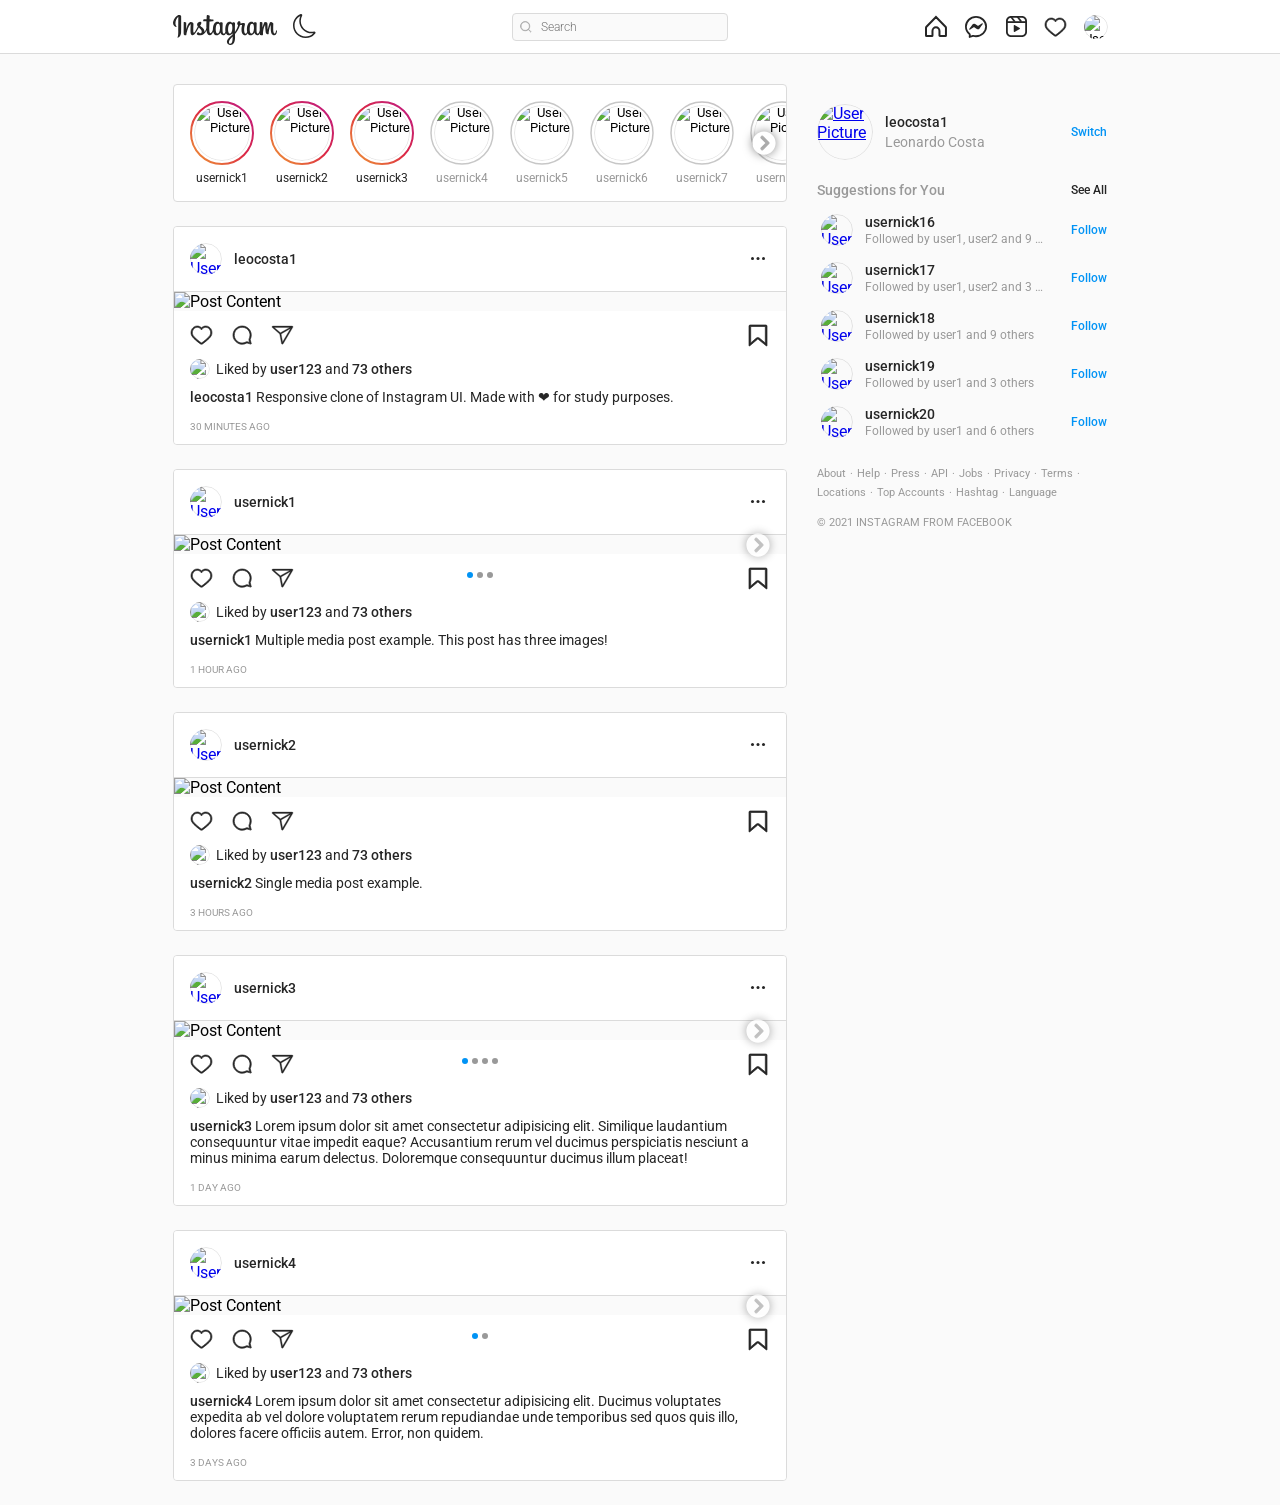
==== index.html @ c5040fba "Add files via upload" ====
<!DOCTYPE html>
<html lang="en">
  <head>
    <title>Instagram Clone</title>
    <meta charset="utf-8" />
    <meta name="viewport" content="width=device-width, initial-scale=1.0" />
    <link rel="shortcut icon" href="assets/favicon.svg" type="image/x-icon" />
    <link rel="stylesheet" type="text/css" href="style.css" />
    <script src="script.js" defer></script>
  </head>

  <body>
    <header class="header">
      <nav class="header__content">
        <div class="header__buttons">
          <a href="index.html" class="header__home">
            <svg
              width="104"
              height="30"
              viewBox="0 0 104 30"
              fill="none"
              xmlns="http://www.w3.org/2000/svg"
            >
              <path
                fill-rule="evenodd"
                clip-rule="evenodd"
                d="M5.34906 0.103386C3.22375 1.01086 0.881358 3.5683 0.144313 6.78057C-0.789613 10.8488 3.10259 12.5709 3.42568 12.0089C3.7942 11.3437 2.72397 11.1169 2.50185 9.00802C2.2141 6.28043 3.46606 3.23316 5.03607 1.89772C5.32887 1.65022 5.31372 1.99568 5.31372 2.63504C5.31372 3.7797 5.25314 14.0456 5.25314 16.1853C5.25314 19.0831 5.13703 20.0009 4.92501 20.9032C4.70793 21.821 4.36465 22.4397 4.62716 22.6769C4.91996 22.945 6.16688 22.3108 6.88373 21.2848C7.74698 20.0576 8.04987 18.5829 8.10541 16.9845C8.17103 15.051 8.16599 11.9934 8.17103 10.2455C8.17103 8.64193 8.19627 3.95501 8.14579 1.13461C8.1256 0.448846 6.2426 -0.273011 5.34906 0.103386ZM103.522 15.3294C103.214 15.3294 103.073 15.6543 102.957 16.1957C102.553 18.088 102.129 18.5159 101.579 18.5159C100.968 18.5159 100.418 17.5775 100.276 15.7007C100.165 14.226 100.18 11.5087 100.322 8.80693C100.352 8.25007 100.201 7.70352 98.7367 7.16212C98.1056 6.9301 97.1868 6.58464 96.7325 7.70867C95.4452 10.8694 94.9404 13.3804 94.8192 14.4013C94.8142 14.4529 94.7485 14.4632 94.7384 14.3446C94.6627 13.5248 94.4961 12.0398 94.4709 8.92036C94.4658 8.31194 94.3396 7.79117 93.6783 7.36837C93.2492 7.09509 91.9468 6.60526 91.4773 7.1879C91.0734 7.66227 90.5989 8.93583 90.1092 10.4466C89.7104 11.6737 89.4378 12.5039 89.4378 12.5039C89.4378 12.5039 89.4428 9.18848 89.4479 7.93554C89.4479 7.46118 89.1298 7.3065 89.0339 7.27556C88.5998 7.14666 87.7416 6.93525 87.3781 6.93525C86.9288 6.93525 86.8228 7.1879 86.8228 7.55915C86.8228 7.60555 86.7521 11.9212 86.7521 14.9376V15.3655C86.5047 16.7525 85.7021 18.6345 84.8287 18.6345C83.9503 18.6345 83.5414 17.8508 83.5414 14.2518C83.5414 12.1533 83.602 11.2406 83.6323 9.72472C83.6474 8.85333 83.6828 8.17788 83.6828 8.02835C83.6777 7.55915 82.8801 7.32712 82.5116 7.23947C82.138 7.15181 81.8149 7.11572 81.5625 7.13119C81.2041 7.15181 80.9517 7.38899 80.9517 7.71899C80.9517 7.89429 80.9517 8.22944 80.9517 8.22944C80.4923 7.49727 79.7552 6.98682 79.2605 6.83729C77.9379 6.44027 76.5546 6.79088 75.5097 8.27585C74.6817 9.45144 74.182 10.7869 73.9851 12.705C73.8387 14.1074 73.8892 15.5305 74.1416 16.7319C73.8336 18.088 73.2581 18.6448 72.6321 18.6448C71.7235 18.6448 71.0621 17.1341 71.1379 14.5199C71.1883 12.8029 71.5266 11.5964 71.8951 9.84847C72.0516 9.10598 71.9254 8.71412 71.6023 8.34288C71.3095 8.00257 70.6785 7.82726 69.7748 8.03867C69.1337 8.19335 68.2099 8.35835 67.3719 8.48209C67.3719 8.48209 67.4224 8.27585 67.4627 7.91492C67.6798 6.01231 65.6454 6.16699 64.9941 6.77541C64.6054 7.1415 64.3429 7.56946 64.242 8.33772C64.0855 9.55972 65.0648 10.1372 65.0648 10.1372C64.7417 11.6325 63.9542 13.5867 63.1414 14.9994C62.7073 15.7574 62.3691 16.3194 61.94 16.9124C61.94 16.6906 61.94 16.4689 61.9349 16.2472C61.9248 13.102 61.9652 10.627 61.9854 9.73503C62.0005 8.86365 62.0359 8.20882 62.0359 8.05413C62.0308 7.71383 61.8339 7.58493 61.425 7.41993C61.0616 7.27556 60.6375 7.17759 60.1933 7.1415C59.638 7.09509 59.2997 7.39931 59.3098 7.75508C59.3098 7.82211 59.3098 8.2346 59.3098 8.2346C58.8504 7.50243 58.1134 6.99197 57.6187 6.84244C56.296 6.44542 54.9128 6.79604 53.8678 8.281C53.0399 9.4566 52.4997 11.1117 52.3432 12.6946C52.2019 14.1693 52.2271 15.4222 52.424 16.4792C52.212 17.5363 51.6062 18.6448 50.9247 18.6448C50.0513 18.6448 49.5515 17.8611 49.5515 14.2621C49.5515 12.1636 49.6121 11.2509 49.6424 9.73503C49.6626 8.86365 49.6929 8.18819 49.6929 8.03867C49.6879 7.56946 48.8902 7.33743 48.5217 7.24978C48.133 7.15697 47.7998 7.12603 47.5423 7.14666C47.2041 7.17244 46.9668 7.4818 46.9668 7.70867V8.23975C46.5075 7.50758 45.7654 6.99713 45.2757 6.8476C43.953 6.45058 42.5799 6.81151 41.5299 8.28616C40.8433 9.25036 40.288 10.3177 40.0053 12.6792C39.9195 13.3598 39.8841 13.9991 39.8892 14.5973C39.6166 16.2988 38.4101 18.253 37.4256 18.253C36.8501 18.253 36.2999 17.1134 36.2999 14.6901C36.2999 11.4572 36.4968 6.85791 36.5321 6.41449C36.5321 6.41449 37.779 6.39386 38.0213 6.38871C38.6423 6.38355 39.2077 6.39902 40.0356 6.35261C40.4495 6.33199 40.8484 4.81609 40.4243 4.63047C40.2274 4.54281 38.8543 4.47063 38.3091 4.46031C37.8749 4.43453 36.5977 4.33657 36.5977 4.33657C36.5977 4.33657 36.7138 1.28414 36.7391 0.959303C36.7593 0.691184 36.416 0.551969 36.2242 0.469471C35.7446 0.263226 35.3205 0.165259 34.8157 0.0621369C34.114 -0.0873908 33.801 0.0569808 33.7354 0.660248C33.6395 1.56773 33.594 4.2386 33.594 4.2386C33.0791 4.2386 31.3274 4.13548 30.8175 4.13548C30.3379 4.13548 29.828 6.21855 30.4843 6.24433C31.2415 6.27527 32.5642 6.30105 33.4426 6.32683C33.4426 6.32683 33.4022 11.0034 33.4022 12.4472C33.4022 12.5967 33.4022 12.7462 33.4022 12.8906C32.9226 15.448 31.2213 16.8247 31.2213 16.8247C31.5848 15.1335 30.8427 13.8651 29.4999 12.7926C29.0052 12.3956 28.0309 11.648 26.9354 10.823C26.9354 10.823 27.5664 10.1888 28.1318 8.91521C28.5306 8.01289 28.5458 6.9765 27.5715 6.74963C25.9611 6.37324 24.6283 7.57461 24.2346 8.86365C23.9266 9.85878 24.0932 10.5961 24.694 11.3644C24.7343 11.4211 24.7848 11.4778 24.8353 11.5345C24.4718 12.2512 23.9721 13.2103 23.548 13.9527C22.3718 16.0204 21.4833 17.6548 20.8119 17.6548C20.2767 17.6548 20.2818 15.9946 20.2818 14.4426C20.2818 13.102 20.3777 11.0911 20.4585 9.00286C20.4837 8.31194 20.1455 7.92007 19.575 7.5643C19.2318 7.34774 18.4947 6.91979 18.0656 6.91979C17.4245 6.91979 15.5819 7.00744 13.8402 12.1326C13.6231 12.7771 13.189 13.9579 13.189 13.9579L13.2243 7.79633C13.2243 7.65196 13.1486 7.51274 12.977 7.41477C12.6842 7.24978 11.8966 6.91979 11.2 6.91979C10.8668 6.91979 10.7002 7.07963 10.7002 7.39415L10.6396 17.0361C10.6396 17.7683 10.6598 18.6242 10.7305 18.9954C10.8012 19.3667 10.9173 19.676 11.0586 19.8565C11.2 20.037 11.3666 20.1762 11.6341 20.2329C11.8865 20.2845 13.2698 20.4649 13.3404 19.9287C13.4263 19.2842 13.4313 18.5881 14.1583 15.9946C15.2891 11.9522 16.7632 9.98253 17.4548 9.28129C17.5759 9.15755 17.7173 9.15239 17.7072 9.35348C17.6769 10.2403 17.5759 12.4575 17.5052 14.3343C17.3185 19.3667 18.2171 20.2999 19.5044 20.2999C20.4888 20.2999 21.877 19.3048 23.3663 16.7886C24.2951 15.2212 25.1937 13.6795 25.845 12.5709C26.2943 12.9937 26.8041 13.4526 27.309 13.9373C28.4852 15.0716 28.8689 16.1493 28.6164 17.1702C28.4196 17.9539 27.6825 18.7583 26.37 17.9745C25.9863 17.7477 25.8248 17.5723 25.4411 17.3094C25.2341 17.1702 24.9161 17.1289 24.7293 17.2784C24.2396 17.6548 23.9569 18.1344 23.7954 18.7273C23.6389 19.3048 24.2093 19.609 24.7949 19.8771C25.3048 20.1092 26.3952 20.3154 27.0919 20.3412C29.8028 20.434 31.9735 19.0109 33.488 15.3397C33.7606 18.5108 34.9116 20.3051 36.9107 20.3051C38.2485 20.3051 39.5913 18.5469 40.1769 16.8195C40.3435 17.5259 40.596 18.1395 40.914 18.6551C42.4588 21.1404 45.4473 20.6041 46.9517 18.4953C47.4161 17.8456 47.4868 17.6084 47.4868 17.6084C47.7039 19.5987 49.284 20.2948 50.1876 20.2948C51.1973 20.2948 52.2423 19.8101 52.9743 18.1344C53.0601 18.3148 53.156 18.4901 53.257 18.6551C54.7967 21.1404 57.7903 20.6041 59.2896 18.4953C59.3603 18.3973 59.4209 18.3097 59.4764 18.2272L59.5218 19.5368C59.5218 19.5368 58.6636 20.336 58.1386 20.8259C55.8215 22.9863 54.0596 24.6259 53.9284 26.5337C53.7618 28.9674 55.7054 29.8697 57.1744 29.9883C58.7343 30.112 60.0721 29.2407 60.8899 28.0135C61.6118 26.9359 62.0864 24.6105 62.051 22.3211C62.0359 21.4033 62.0157 20.2381 61.9955 18.9851C62.8083 18.0261 63.727 16.8092 64.5701 15.3913C65.4889 13.8393 66.4783 11.7614 66.9832 10.1424C66.9832 10.1424 67.8414 10.1475 68.7551 10.0908C69.0479 10.0753 69.1287 10.1321 69.0782 10.3486C69.0126 10.6116 67.9221 14.886 68.9166 17.7322C69.5982 19.6812 71.1328 20.3102 72.0415 20.3102C73.1067 20.3102 74.1264 19.4956 74.6716 18.2787C74.7373 18.4128 74.8079 18.5417 74.8837 18.6654C76.4234 21.1507 79.4069 20.6093 80.9214 18.5056C81.2647 18.0312 81.4565 17.6187 81.4565 17.6187C81.7796 19.6812 83.3597 20.3154 84.2633 20.3154C85.2023 20.3154 86.0958 19.9235 86.8228 18.1808C86.8531 18.949 86.9035 19.5781 86.9742 19.774C87.0197 19.8926 87.2872 20.0473 87.4841 20.1195C88.3474 20.4443 89.2207 20.2896 89.5488 20.2226C89.776 20.1762 89.9476 19.9906 89.9729 19.5214C90.0335 18.2787 89.9981 16.1853 90.3667 14.6334C90.9876 12.0244 91.5681 11.0138 91.8458 10.5136C91.9972 10.2352 92.1739 10.1888 92.179 10.4827C92.1941 11.0859 92.2244 12.8442 92.4617 15.216C92.6384 16.9588 92.8756 17.99 93.0574 18.3148C93.5773 19.2481 94.2185 19.2893 94.7384 19.2893C95.0716 19.2893 95.7632 19.1965 95.7027 18.6036C95.6724 18.3148 95.7279 16.5308 96.3387 13.9579C96.7426 12.2822 97.409 10.7663 97.6513 10.2146C97.7421 10.0083 97.7825 10.1733 97.7825 10.2042C97.7321 11.3592 97.6159 15.1335 98.0804 17.2011C98.7064 20.0009 100.524 20.3102 101.155 20.3102C102.503 20.3102 103.608 19.2687 103.982 16.5205C104.052 15.845 103.921 15.3294 103.522 15.3294ZM46.9668 13.6331C46.8911 15.0871 46.6084 16.3039 46.1642 17.1856C45.3514 18.784 43.7511 19.2893 43.0443 16.9794C42.5345 15.314 42.7061 13.0453 42.9181 11.8181C43.2311 9.99799 44.0187 8.70896 45.2504 8.83271C46.5175 8.96161 47.1284 10.6116 46.9668 13.6331ZM59.3098 13.6537C59.2391 15.0252 58.8858 16.4071 58.5071 17.1856C57.7196 18.7943 56.0688 19.2996 55.3873 16.9794C54.9229 15.3965 55.0339 13.3495 55.2611 12.0604C55.559 10.3847 56.2859 8.83271 57.5934 8.83271C58.8656 8.83271 59.4916 10.2506 59.3098 13.6537ZM59.6329 23.0224C59.6178 25.5282 59.229 27.7196 58.3961 28.359C57.2148 29.2613 55.6296 28.5858 55.9578 26.7606C56.2506 25.1415 57.6186 23.4916 59.6329 21.4755C59.638 21.4704 59.638 21.9293 59.6329 23.0224ZM80.9365 13.6692C80.8659 15.1747 80.5377 16.3555 80.1339 17.1856C79.3463 18.7943 77.7056 19.2945 77.014 16.9794C76.6354 15.7213 76.6203 13.6124 76.8929 11.8542C77.1705 10.065 77.9429 8.70896 79.2252 8.83271C80.4822 8.95646 81.0728 10.6116 80.9365 13.6692Z"
                fill="var(--text-dark)"
              />
            </svg>
          </a>

          <button class="header__theme-button" title="Toggle Theme">
            <svg
              class="header__theme-button-moon"
              xmlns="http://www.w3.org/2000/svg"
              width="24"
              height="24"
              fill="var(--text-dark)"
              viewBox="0 0 16 16"
            >
              <path
                d="M6 .278a.768.768 0 0 1 .08.858 7.208 7.208 0 0 0-.878 3.46c0 4.021 3.278 7.277 7.318 7.277.527 0 1.04-.055 1.533-.16a.787.787 0 0 1 .81.316.733.733 0 0 1-.031.893A8.349 8.349 0 0 1 8.344 16C3.734 16 0 12.286 0 7.71 0 4.266 2.114 1.312 5.124.06A.752.752 0 0 1 6 .278zM4.858 1.311A7.269 7.269 0 0 0 1.025 7.71c0 4.02 3.279 7.276 7.319 7.276a7.316 7.316 0 0 0 5.205-2.162c-.337.042-.68.063-1.029.063-4.61 0-8.343-3.714-8.343-8.29 0-1.167.242-2.278.681-3.286z"
              />
            </svg>
            <svg
              class="header__theme-button-sun"
              xmlns="http://www.w3.org/2000/svg"
              width="24"
              height="24"
              fill="var(--text-dark)"
              viewBox="0 0 16 16"
            >
              <path
                d="M8 11a3 3 0 1 1 0-6 3 3 0 0 1 0 6zm0 1a4 4 0 1 0 0-8 4 4 0 0 0 0 8zM8 0a.5.5 0 0 1 .5.5v2a.5.5 0 0 1-1 0v-2A.5.5 0 0 1 8 0zm0 13a.5.5 0 0 1 .5.5v2a.5.5 0 0 1-1 0v-2A.5.5 0 0 1 8 13zm8-5a.5.5 0 0 1-.5.5h-2a.5.5 0 0 1 0-1h2a.5.5 0 0 1 .5.5zM3 8a.5.5 0 0 1-.5.5h-2a.5.5 0 0 1 0-1h2A.5.5 0 0 1 3 8zm10.657-5.657a.5.5 0 0 1 0 .707l-1.414 1.415a.5.5 0 1 1-.707-.708l1.414-1.414a.5.5 0 0 1 .707 0zm-9.193 9.193a.5.5 0 0 1 0 .707L3.05 13.657a.5.5 0 0 1-.707-.707l1.414-1.414a.5.5 0 0 1 .707 0zm9.193 2.121a.5.5 0 0 1-.707 0l-1.414-1.414a.5.5 0 0 1 .707-.707l1.414 1.414a.5.5 0 0 1 0 .707zM4.464 4.465a.5.5 0 0 1-.707 0L2.343 3.05a.5.5 0 1 1 .707-.707l1.414 1.414a.5.5 0 0 1 0 .708z"
              />
            </svg>
          </button>
        </div>

        <div class="header__search">
          <input type="text" placeholder="Search" />
          <svg
            width="24"
            height="24"
            viewBox="0 0 24 24"
            fill="none"
            xmlns="http://www.w3.org/2000/svg"
          >
            <path
              fill-rule="evenodd"
              clip-rule="evenodd"
              d="M21.669 21.6543C21.8625 21.4622 21.863 21.1494 21.6703 20.9566L17.3049 16.5913C18.7912 14.9327 19.7017 12.7525 19.7017 10.3508C19.7017 5.18819 15.5135 1 10.3508 1C5.18819 1 1 5.18819 1 10.3508C1 15.5135 5.18819 19.7017 10.3508 19.7017C12.7624 19.7017 14.9475 18.7813 16.606 17.2852L20.9739 21.653C21.1657 21.8449 21.4765 21.8454 21.669 21.6543ZM1.9843 10.3508C1.9843 5.7394 5.7394 1.9843 10.3508 1.9843C14.9623 1.9843 18.7174 5.7394 18.7174 10.3508C18.7174 14.9623 14.9623 18.7174 10.3508 18.7174C5.7394 18.7174 1.9843 14.9623 1.9843 10.3508Z"
              fill="#A5A5A5"
              stroke="#A5A5A5"
              stroke-linecap="round"
              stroke-linejoin="round"
            />
          </svg>
        </div>

        <div class="header__buttons header__buttons--mobile">
          <a href="#">
            <svg
              width="24"
              height="24"
              viewBox="0 0 24 24"
              fill="none"
              xmlns="http://www.w3.org/2000/svg"
            >
              <rect
                x="3"
                y="3"
                width="18"
                height="18"
                rx="5"
                stroke="var(--text-dark)"
                stroke-width="1.8"
              />
              <line
                x1="12.1"
                y1="6.9"
                x2="12.1"
                y2="17.1"
                stroke="var(--text-dark)"
                stroke-width="1.8"
                stroke-linecap="round"
              />
              <line
                x1="6.9"
                y1="11.8"
                x2="17.1"
                y2="11.8"
                stroke="var(--text-dark)"
                stroke-width="1.8"
                stroke-linecap="round"
              />
            </svg>
          </a>
          <a href="#">
            <svg
              width="24"
              height="24"
              viewBox="0 0 24 24"
              fill="none"
              xmlns="http://www.w3.org/2000/svg"
            >
              <path
                d="M11.4995 21.2609C11.1062 21.2609 10.7307 21.1362 10.4133 20.9001C8.2588 19.3012 3.10938 15.3239 1.81755 12.9143C0.127895 9.76543 1.14258 5.72131 4.07489 3.89968C5.02253 3.31177 6.09533 3 7.18601 3C8.81755 3 10.3508 3.66808 11.4995 4.85726C12.6483 3.66808 14.1815 3 15.8131 3C16.9038 3 17.9766 3.31177 18.9242 3.89968C21.8565 5.72131 22.8712 9.76543 21.186 12.9143C19.8942 15.3239 14.7448 19.3012 12.5902 20.9001C12.2684 21.1362 11.8929 21.2609 11.4995 21.2609ZM7.18601 4.33616C6.34565 4.33616 5.5187 4.57667 4.78562 5.03096C2.43888 6.49183 1.63428 9.74316 2.99763 12.2819C4.19558 14.5177 9.58639 18.6242 11.209 19.8267C11.3789 19.9514 11.6158 19.9514 11.7856 19.8267C13.4082 18.6197 18.799 14.5133 19.997 12.2819C21.3603 9.74316 20.5557 6.48738 18.209 5.03096C17.4804 4.57667 16.6534 4.33616 15.8131 4.33616C14.3425 4.33616 12.9657 5.04878 12.0359 6.28696L11.4995 7.00848L10.9631 6.28696C10.0334 5.04878 8.6611 4.33616 7.18601 4.33616Z"
                fill="var(--text-dark)"
                stroke="var(--text-dark)"
                stroke-width="0.6"
              />
            </svg>
          </a>
          <a href="#">
            <svg
              width="24"
              height="24"
              viewBox="0 0 24 24"
              fill="none"
              xmlns="http://www.w3.org/2000/svg"
            >
              <path
                d="M5.81038 19.7478C5.83176 19.4539 5.70787 19.1681 5.47873 18.9827C3.2792 17.2037 1.9 14.5525 1.9 11.5868C1.9 6.27627 6.38748 1.9 12.0098 1.9C17.6196 1.9 22.1078 6.27565 22.1078 11.5868C22.1078 16.8966 17.6092 21.2735 11.998 21.2735C11.0656 21.2735 10.1798 21.1544 9.32697 20.9277C9.15685 20.8825 8.97721 20.8882 8.81028 20.944L5.64643 22.0022L5.81038 19.7478Z"
                stroke="var(--text-dark)"
                stroke-width="1.8"
                stroke-linejoin="round"
              />
              <path
                d="M10.1498 8.7952C10.2222 8.80563 10.2825 8.81606 10.3548 8.82649C11.428 9.05591 12.5252 10.0362 13.3693 10.6202C13.8396 10.9539 14.2375 10.9226 14.7078 10.6097C15.7086 9.92147 16.7456 9.26448 17.7705 8.58664C18.0478 8.39893 18.3372 8.20079 18.6748 8.45107C19.0486 8.7222 18.8195 9.0142 18.6266 9.28534C17.6137 10.6827 16.6129 12.0801 15.588 13.4671C14.8886 14.4265 13.8999 14.5621 12.8388 13.8842C12.1032 13.4045 11.3436 12.9561 10.6201 12.4556C10.1378 12.1219 9.73984 12.1636 9.28163 12.4764C8.26876 13.1647 7.24382 13.8217 6.21889 14.4995C5.94156 14.6872 5.65216 14.8854 5.31454 14.6247C4.97691 14.3744 5.15778 14.0928 5.33865 13.8321C6.3877 12.393 7.42469 10.9539 8.47374 9.51476C8.82343 9.02463 9.47456 8.73263 10.1498 8.7952Z"
                fill="var(--text-dark)"
              />
            </svg>
          </a>
        </div>

        <div class="header__buttons header__buttons--desktop">
          <a href="#">
            <svg
              width="24"
              height="24"
              viewBox="0 0 24 24"
              fill="none"
              xmlns="http://www.w3.org/2000/svg"
            >
              <path
                d="M2.45307 11.751L11.9773 2.02175L21.5015 11.751C21.7906 12.0463 21.9545 12.4468 21.9545 12.8711V20.4556C21.9545 20.7747 21.7037 21 21.4427 21H15.964C15.713 21 15.4721 20.7849 15.4721 20.476V15.8886C15.4721 13.9497 13.9267 12.34 11.9773 12.34C10.0279 12.34 8.48244 13.9497 8.48244 15.8886V20.476C8.48244 20.7849 8.24157 21 7.99053 21H2.51187C2.25085 21 2 20.7747 2 20.4556V12.8711C2 12.4468 2.16397 12.0463 2.45307 11.751Z"
                stroke="var(--text-dark)"
                stroke-width="2"
              />
            </svg>
          </a>
          <a href="#">
            <svg
              width="24"
              height="24"
              viewBox="0 0 24 24"
              fill="none"
              xmlns="http://www.w3.org/2000/svg"
            >
              <path
                d="M5.81038 19.7478C5.83176 19.4539 5.70787 19.1681 5.47873 18.9827C3.2792 17.2037 1.9 14.5525 1.9 11.5868C1.9 6.27627 6.38748 1.9 12.0098 1.9C17.6196 1.9 22.1078 6.27565 22.1078 11.5868C22.1078 16.8966 17.6092 21.2735 11.998 21.2735C11.0656 21.2735 10.1798 21.1544 9.32697 20.9277C9.15685 20.8825 8.97721 20.8882 8.81028 20.944L5.64643 22.0022L5.81038 19.7478Z"
                stroke="var(--text-dark)"
                stroke-width="1.8"
                stroke-linejoin="round"
              />
              <path
                d="M10.1498 8.7952C10.2222 8.80563 10.2825 8.81606 10.3548 8.82649C11.428 9.05591 12.5252 10.0362 13.3693 10.6202C13.8396 10.9539 14.2375 10.9226 14.7078 10.6097C15.7086 9.92147 16.7456 9.26448 17.7705 8.58664C18.0478 8.39893 18.3372 8.20079 18.6748 8.45107C19.0486 8.7222 18.8195 9.0142 18.6266 9.28534C17.6137 10.6827 16.6129 12.0801 15.588 13.4671C14.8886 14.4265 13.8999 14.5621 12.8388 13.8842C12.1032 13.4045 11.3436 12.9561 10.6201 12.4556C10.1378 12.1219 9.73984 12.1636 9.28163 12.4764C8.26876 13.1647 7.24382 13.8217 6.21889 14.4995C5.94156 14.6872 5.65216 14.8854 5.31454 14.6247C4.97691 14.3744 5.15778 14.0928 5.33865 13.8321C6.3877 12.393 7.42469 10.9539 8.47374 9.51476C8.82343 9.02463 9.47456 8.73263 10.1498 8.7952Z"
                fill="var(--text-dark)"
              />
            </svg>
          </a>
          <a href="#">
            <svg
              width="24"
              height="24"
              viewBox="0 0 24 24"
              fill="none"
              xmlns="http://www.w3.org/2000/svg"
            >
              <path
                fill-rule="evenodd"
                clip-rule="evenodd"
                d="M18 2.8H7C5.23269 2.8 3.8 4.23269 3.8 6V17C3.8 18.7673 5.23269 20.2 7 20.2H18C19.7673 20.2 21.2 18.7673 21.2 17V6C21.2 4.23269 19.7673 2.8 18 2.8ZM7 1C4.23858 1 2 3.23858 2 6V17C2 19.7614 4.23858 22 7 22H18C20.7614 22 23 19.7614 23 17V6C23 3.23858 20.7614 1 18 1H7Z"
                fill="var(--text-dark)"
              />
              <path
                fill-rule="evenodd"
                clip-rule="evenodd"
                d="M22 7.99995H3V6.19995H22V7.99995Z"
                fill="var(--text-dark)"
              />
              <path
                fill-rule="evenodd"
                clip-rule="evenodd"
                d="M10 6.99989L6 1.99989L7.57349 1.12573L11.5735 6.12573L10 6.99989Z"
                fill="var(--text-dark)"
              />
              <path
                fill-rule="evenodd"
                clip-rule="evenodd"
                d="M16.5 6.99989L12.5 1.99989L14.0735 1.12573L18.0735 6.12573L16.5 6.99989Z"
                fill="var(--text-dark)"
              />
              <path
                d="M15.75 13.0671C16.0833 13.2595 16.0833 13.7407 15.75 13.9331L10.5 16.9642C10.1667 17.1566 9.75 16.9161 9.75 16.5312L9.75 10.469C9.75 10.0841 10.1667 9.84354 10.5 10.036L15.75 13.0671Z"
                fill="var(--text-dark)"
              />
            </svg>
          </a>
          <a href="#">
            <svg
              width="24"
              height="24"
              viewBox="0 0 24 24"
              fill="none"
              xmlns="http://www.w3.org/2000/svg"
            >
              <path
                d="M11.4995 21.2609C11.1062 21.2609 10.7307 21.1362 10.4133 20.9001C8.2588 19.3012 3.10938 15.3239 1.81755 12.9143C0.127895 9.76543 1.14258 5.72131 4.07489 3.89968C5.02253 3.31177 6.09533 3 7.18601 3C8.81755 3 10.3508 3.66808 11.4995 4.85726C12.6483 3.66808 14.1815 3 15.8131 3C16.9038 3 17.9766 3.31177 18.9242 3.89968C21.8565 5.72131 22.8712 9.76543 21.186 12.9143C19.8942 15.3239 14.7448 19.3012 12.5902 20.9001C12.2684 21.1362 11.8929 21.2609 11.4995 21.2609ZM7.18601 4.33616C6.34565 4.33616 5.5187 4.57667 4.78562 5.03096C2.43888 6.49183 1.63428 9.74316 2.99763 12.2819C4.19558 14.5177 9.58639 18.6242 11.209 19.8267C11.3789 19.9514 11.6158 19.9514 11.7856 19.8267C13.4082 18.6197 18.799 14.5133 19.997 12.2819C21.3603 9.74316 20.5557 6.48738 18.209 5.03096C17.4804 4.57667 16.6534 4.33616 15.8131 4.33616C14.3425 4.33616 12.9657 5.04878 12.0359 6.28696L11.4995 7.00848L10.9631 6.28696C10.0334 5.04878 8.6611 4.33616 7.18601 4.33616Z"
                fill="var(--text-dark)"
                stroke="var(--text-dark)"
                stroke-width="0.6"
              />
            </svg>
          </a>
          <button class="profile-button">
            <div class="profile-button__border"></div>
            <div class="profile-button__picture">
              <img src="assets/default-user.png" alt="User Picture" />
            </div>
          </button>
        </div>
      </nav>
    </header>

    <main class="main-container">
      <section class="content-container">
        <div class="content">
          <div class="stories">
            <button class="stories__left-button">
              <svg xmlns="http://www.w3.org/2000/svg" viewBox="0 0 512 512">
                <path
                  fill="#fff"
                  d="M256 504C119 504 8 393 8 256S119 8 256 8s248 111 248 248-111 248-248 248zM142.1 273l135.5 135.5c9.4 9.4 24.6 9.4 33.9 0l17-17c9.4-9.4 9.4-24.6 0-33.9L226.9 256l101.6-101.6c9.4-9.4 9.4-24.6 0-33.9l-17-17c-9.4-9.4-24.6-9.4-33.9 0L142.1 239c-9.4 9.4-9.4 24.6 0 34z"
                ></path>
              </svg>
            </button>
            <div class="stories__content">
              <button class="story story--has-story">
                <div class="story__avatar">
                  <div class="story__border">
                    <svg
                      width="64"
                      height="64"
                      xmlns="http://www.w3.org/2000/svg"
                    >
                      <circle r="31" cy="32" cx="32" />
                      <defs>
                        <linearGradient
                          y2="0"
                          x2="1"
                          y1="1"
                          x1="0"
                          id="--story-gradient"
                        >
                          <stop offset="0" stop-color="#f09433" />
                          <stop offset="0.25" stop-color="#e6683c" />
                          <stop offset="0.5" stop-color="#dc2743" />
                          <stop offset="0.75" stop-color="#cc2366" />
                          <stop offset="1" stop-color="#bc1888" />
                        </linearGradient>
                      </defs>
                    </svg>
                  </div>
                  <div class="story__picture">
                    <img src="assets/default-user.png" alt="User Picture" />
                  </div>
                </div>
                <span class="story__user">usernick1</span>
              </button>
              <button class="story story--has-story">
                <div class="story__avatar">
                  <div class="story__border">
                    <svg
                      width="64"
                      height="64"
                      xmlns="http://www.w3.org/2000/svg"
                    >
                      <circle r="31" cy="32" cx="32" />
                    </svg>
                  </div>
                  <div class="story__picture">
                    <img src="assets/default-user.png" alt="User Picture" />
                  </div>
                </div>
                <span class="story__user">usernick2</span>
              </button>
              <button class="story story--has-story">
                <div class="story__avatar">
                  <div class="story__border">
                    <svg
                      width="64"
                      height="64"
                      xmlns="http://www.w3.org/2000/svg"
                    >
                      <circle r="31" cy="32" cx="32" />
                    </svg>
                  </div>
                  <div class="story__picture">
                    <img src="assets/default-user.png" alt="User Picture" />
                  </div>
                </div>
                <span class="story__user">usernick3</span>
              </button>
              <button class="story">
                <div class="story__avatar">
                  <div class="story__border">
                    <svg
                      width="64"
                      height="64"
                      xmlns="http://www.w3.org/2000/svg"
                    >
                      <circle r="31" cy="32" cx="32" />
                    </svg>
                  </div>
                  <div class="story__picture">
                    <img src="assets/default-user.png" alt="User Picture" />
                  </div>
                </div>
                <span class="story__user">usernick4</span>
              </button>
              <button class="story">
                <div class="story__avatar">
                  <div class="story__border">
                    <svg
                      width="64"
                      height="64"
                      xmlns="http://www.w3.org/2000/svg"
                    >
                      <circle r="31" cy="32" cx="32" />
                    </svg>
                  </div>
                  <div class="story__picture">
                    <img src="assets/default-user.png" alt="User Picture" />
                  </div>
                </div>
                <span class="story__user">usernick5</span>
              </button>
              <button class="story">
                <div class="story__avatar">
                  <div class="story__border">
                    <svg
                      width="64"
                      height="64"
                      xmlns="http://www.w3.org/2000/svg"
                    >
                      <circle r="31" cy="32" cx="32" />
                    </svg>
                  </div>
                  <div class="story__picture">
                    <img src="assets/default-user.png" alt="User Picture" />
                  </div>
                </div>
                <span class="story__user">usernick6</span>
              </button>
              <button class="story">
                <div class="story__avatar">
                  <div class="story__border">
                    <svg
                      width="64"
                      height="64"
                      xmlns="http://www.w3.org/2000/svg"
                    >
                      <circle r="31" cy="32" cx="32" />
                    </svg>
                  </div>
                  <div class="story__picture">
                    <img src="assets/default-user.png" alt="User Picture" />
                  </div>
                </div>
                <span class="story__user">usernick7</span>
              </button>
              <button class="story">
                <div class="story__avatar">
                  <div class="story__border">
                    <svg
                      width="64"
                      height="64"
                      xmlns="http://www.w3.org/2000/svg"
                    >
                      <circle r="31" cy="32" cx="32" />
                    </svg>
                  </div>
                  <div class="story__picture">
                    <img src="assets/default-user.png" alt="User Picture" />
                  </div>
                </div>
                <span class="story__user">usernick8</span>
              </button>
              <button class="story">
                <div class="story__avatar">
                  <div class="story__border">
                    <svg
                      width="64"
                      height="64"
                      xmlns="http://www.w3.org/2000/svg"
                    >
                      <circle r="31" cy="32" cx="32" />
                    </svg>
                  </div>
                  <div class="story__picture">
                    <img src="assets/default-user.png" alt="User Picture" />
                  </div>
                </div>
                <span class="story__user">usernick9</span>
              </button>
              <button class="story">
                <div class="story__avatar">
                  <div class="story__border">
                    <svg
                      width="64"
                      height="64"
                      xmlns="http://www.w3.org/2000/svg"
                    >
                      <circle r="31" cy="32" cx="32" />
                    </svg>
                  </div>
                  <div class="story__picture">
                    <img src="assets/default-user.png" alt="User Picture" />
                  </div>
                </div>
                <span class="story__user">usernick10</span>
              </button>
              <button class="story">
                <div class="story__avatar">
                  <div class="story__border">
                    <svg
                      width="64"
                      height="64"
                      xmlns="http://www.w3.org/2000/svg"
                    >
                      <circle r="31" cy="32" cx="32" />
                    </svg>
                  </div>
                  <div class="story__picture">
                    <img src="assets/default-user.png" alt="User Picture" />
                  </div>
                </div>
                <span class="story__user">usernick11</span>
              </button>
              <button class="story">
                <div class="story__avatar">
                  <div class="story__border">
                    <svg
                      width="64"
                      height="64"
                      xmlns="http://www.w3.org/2000/svg"
                    >
                      <circle r="31" cy="32" cx="32" />
                    </svg>
                  </div>
                  <div class="story__picture">
                    <img src="assets/default-user.png" alt="User Picture" />
                  </div>
                </div>
                <span class="story__user">usernick12</span>
              </button>
              <button class="story">
                <div class="story__avatar">
                  <div class="story__border">
                    <svg
                      width="64"
                      height="64"
                      xmlns="http://www.w3.org/2000/svg"
                    >
                      <circle r="31" cy="32" cx="32" />
                    </svg>
                  </div>
                  <div class="story__picture">
                    <img src="assets/default-user.png" alt="User Picture" />
                  </div>
                </div>
                <span class="story__user">usernick13</span>
              </button>
              <button class="story">
                <div class="story__avatar">
                  <div class="story__border">
                    <svg
                      width="64"
                      height="64"
                      xmlns="http://www.w3.org/2000/svg"
                    >
                      <circle r="31" cy="32" cx="32" />
                    </svg>
                  </div>
                  <div class="story__picture">
                    <img src="assets/default-user.png" alt="User Picture" />
                  </div>
                </div>
                <span class="story__user">usernick14</span>
              </button>
              <button class="story">
                <div class="story__avatar">
                  <div class="story__border">
                    <svg
                      width="64"
                      height="64"
                      xmlns="http://www.w3.org/2000/svg"
                    >
                      <circle r="31" cy="32" cx="32" />
                    </svg>
                  </div>
                  <div class="story__picture">
                    <img src="assets/default-user.png" alt="User Picture" />
                  </div>
                </div>
                <span class="story__user">usernick15</span>
              </button>
            </div>
            <button class="stories__right-button">
              <svg xmlns="http://www.w3.org/2000/svg" viewBox="0 0 512 512">
                <path
                  fill="#fff"
                  d="M256 8c137 0 248 111 248 248S393 504 256 504 8 393 8 256 119 8 256 8zm113.9 231L234.4 103.5c-9.4-9.4-24.6-9.4-33.9 0l-17 17c-9.4 9.4-9.4 24.6 0 33.9L285.1 256 183.5 357.6c-9.4 9.4-9.4 24.6 0 33.9l17 17c9.4 9.4 24.6 9.4 33.9 0L369.9 273c9.4-9.4 9.4-24.6 0-34z"
                ></path>
              </svg>
            </button>
          </div>

          <div class="posts">
            <article class="post">
              <div class="post__header">
                <div class="post__profile">
                  <a
                    href="https://github.com/leocosta1"
                    target="_blank"
                    class="post__avatar"
                  >
                    <img src="assets/default-user.png" alt="User Picture" />
                  </a>
                  <a
                    href="https://github.com/leocosta1"
                    target="_blank"
                    class="post__user"
                    >leocosta1</a
                  >
                </div>

                <button class="post__more-options">
                  <svg
                    width="24"
                    height="24"
                    viewBox="0 0 24 24"
                    fill="none"
                    xmlns="http://www.w3.org/2000/svg"
                  >
                    <circle
                      cx="6.5"
                      cy="11.5"
                      r="1.5"
                      fill="var(--text-dark)"
                    />
                    <circle cx="12" cy="11.5" r="1.5" fill="var(--text-dark)" />
                    <circle
                      cx="17.5"
                      cy="11.5"
                      r="1.5"
                      fill="var(--text-dark)"
                    />
                  </svg>
                </button>
              </div>

              <div class="post__content">
                <div class="post__medias">
                  <img
                    class="post__media"
                    src="assets/insta-clone.png"
                    alt="Post Content"
                  />
                </div>
              </div>

              <div class="post__footer">
                <div class="post__buttons">
                  <button class="post__button">
                    <svg
                      width="24"
                      height="24"
                      viewBox="0 0 24 24"
                      fill="none"
                      xmlns="http://www.w3.org/2000/svg"
                    >
                      <path
                        d="M11.4995 21.2609C11.1062 21.2609 10.7307 21.1362 10.4133 20.9001C8.2588 19.3012 3.10938 15.3239 1.81755 12.9143C0.127895 9.76543 1.14258 5.72131 4.07489 3.89968C5.02253 3.31177 6.09533 3 7.18601 3C8.81755 3 10.3508 3.66808 11.4995 4.85726C12.6483 3.66808 14.1815 3 15.8131 3C16.9038 3 17.9766 3.31177 18.9242 3.89968C21.8565 5.72131 22.8712 9.76543 21.186 12.9143C19.8942 15.3239 14.7448 19.3012 12.5902 20.9001C12.2684 21.1362 11.8929 21.2609 11.4995 21.2609ZM7.18601 4.33616C6.34565 4.33616 5.5187 4.57667 4.78562 5.03096C2.43888 6.49183 1.63428 9.74316 2.99763 12.2819C4.19558 14.5177 9.58639 18.6242 11.209 19.8267C11.3789 19.9514 11.6158 19.9514 11.7856 19.8267C13.4082 18.6197 18.799 14.5133 19.997 12.2819C21.3603 9.74316 20.5557 6.48738 18.209 5.03096C17.4804 4.57667 16.6534 4.33616 15.8131 4.33616C14.3425 4.33616 12.9657 5.04878 12.0359 6.28696L11.4995 7.00848L10.9631 6.28696C10.0334 5.04878 8.6611 4.33616 7.18601 4.33616Z"
                        fill="var(--text-dark)"
                        stroke="var(--text-dark)"
                        stroke-width="0.6"
                      />
                    </svg>
                  </button>
                  <button class="post__button">
                    <svg
                      width="24"
                      height="24"
                      viewBox="0 0 24 24"
                      fill="none"
                      xmlns="http://www.w3.org/2000/svg"
                    >
                      <path
                        fill-rule="evenodd"
                        clip-rule="evenodd"
                        d="M21.2959 20.8165L20.2351 16.8602C20.1743 16.6385 20.2047 16.3994 20.309 16.1907C21.2351 14.3342 21.5438 12.117 20.9742 9.80402C20.2003 6.67374 17.757 4.16081 14.6354 3.33042C13.7833 3.10869 12.9442 3 12.1312 3C6.29665 3 1.74035 8.47365 3.31418 14.5647C4.04458 17.3819 7.05314 20.2992 9.88344 20.9861C10.6486 21.173 11.4008 21.26 12.1312 21.26C13.7006 21.26 15.1701 20.8557 16.4614 20.1601C16.6049 20.0818 16.7657 20.0383 16.9222 20.0383C17.0005 20.0383 17.0787 20.047 17.157 20.0688L21.009 21.0991C21.0307 21.1035 21.0525 21.1078 21.0699 21.1078C21.2177 21.1078 21.3351 20.9687 21.2959 20.8165ZM19.0178 17.1863L19.6178 19.4253L17.4831 18.8558C17.3005 18.8079 17.1135 18.7819 16.9222 18.7819C16.557 18.7819 16.1875 18.8775 15.8571 19.0558C14.6963 19.6818 13.4441 19.9992 12.1312 19.9992C11.4834 19.9992 10.8269 19.9166 10.1791 19.7601C7.78354 19.1775 5.14453 16.6037 4.53586 14.2473C3.90111 11.7865 4.40109 9.26057 5.90536 7.31719C7.40964 5.3738 9.6791 4.26081 12.1312 4.26081C12.8529 4.26081 13.5876 4.35646 14.3137 4.5521C16.9961 5.26511 19.0786 7.39544 19.7525 10.1084C20.2264 12.0213 20.0308 13.9299 19.183 15.6298C18.9395 16.1168 18.8787 16.6689 19.0178 17.1863Z"
                        fill="var(--text-dark)"
                        stroke="var(--text-dark)"
                        stroke-width="0.7"
                      />
                    </svg>
                  </button>
                  <button class="post__button">
                    <svg
                      width="24"
                      height="24"
                      viewBox="0 0 24 24"
                      fill="none"
                      xmlns="http://www.w3.org/2000/svg"
                    >
                      <path
                        fill-rule="evenodd"
                        clip-rule="evenodd"
                        d="M22.8555 3.44542C22.6978 3.16703 22.3962 3 22.0714 3L2.91369 3.01392C2.52859 3.01392 2.19453 3.25055 2.05997 3.60781C1.96254 3.86764 1.98574 4.14603 2.11565 4.37338C2.16669 4.45689 2.23165 4.53577 2.31052 4.60537L9.69243 10.9712L11.4927 20.5338C11.5623 20.9096 11.8499 21.188 12.2304 21.2483C12.6062 21.3086 12.9774 21.1323 13.1723 20.8029L22.8509 4.35018C23.0179 4.06715 23.0179 3.72381 22.8555 3.44542ZM4.21748 4.39194H19.8164L10.4255 9.75089L4.21748 4.39194ZM12.6248 18.9841L11.1122 10.948L20.5171 5.58436L12.6248 18.9841Z"
                        fill="var(--text-dark)"
                        stroke="var(--text-dark)"
                        stroke-width="0.3"
                      />
                    </svg>
                  </button>

                  <div class="post__indicators"></div>

                  <button class="post__button post__button--align-right">
                    <svg
                      width="24"
                      height="24"
                      viewBox="0 0 24 24"
                      fill="none"
                      xmlns="http://www.w3.org/2000/svg"
                    >
                      <path
                        d="M19.875 2H4.125C3.50625 2 3 2.44939 3 3.00481V22.4648C3 23.0202 3.36563 23.1616 3.82125 22.7728L11.5444 16.1986C11.7244 16.0471 12.0225 16.0471 12.2025 16.1936L20.1731 22.7879C20.6287 23.1666 21 23.0202 21 22.4648V3.00481C21 2.44939 20.4994 2 19.875 2ZM19.3125 20.0209L13.3444 15.0827C12.9281 14.7394 12.405 14.5677 11.8763 14.5677C11.3363 14.5677 10.8019 14.7444 10.3856 15.0979L4.6875 19.9502V3.51479H19.3125V20.0209Z"
                        fill="var(--text-dark)"
                        stroke="var(--text-dark)"
                        stroke-width="0.7"
                      />
                    </svg>
                  </button>
                </div>

                <div class="post__infos">
                  <div class="post__likes">
                    <a href="#" class="post__likes-avatar">
                      <img src="assets/default-user.png" alt="User Picture" />
                    </a>

                    <span
                      >Liked by
                      <a class="post__name--underline" href="#">user123</a> and
                      <a href="#">73 others</a></span
                    >
                  </div>

                  <div class="post__description">
                    <span>
                      <a
                        class="post__name--underline"
                        href="https://github.com/leocosta1"
                        target="_blank"
                        >leocosta1</a
                      >
                      Responsive clone of Instagram UI. Made with ❤ for study
                      purposes.
                    </span>
                  </div>

                  <span class="post__date-time">30 minutes ago</span>
                </div>
              </div>
            </article>
            <article class="post">
              <div class="post__header">
                <div class="post__profile">
                  <a href="#" class="post__avatar">
                    <img src="assets/default-user.png" alt="User Picture" />
                  </a>
                  <a href="#" class="post__user">usernick1</a>
                </div>

                <button class="post__more-options">
                  <svg
                    width="24"
                    height="24"
                    viewBox="0 0 24 24"
                    fill="none"
                    xmlns="http://www.w3.org/2000/svg"
                  >
                    <circle
                      cx="6.5"
                      cy="11.5"
                      r="1.5"
                      fill="var(--text-dark)"
                    />
                    <circle cx="12" cy="11.5" r="1.5" fill="var(--text-dark)" />
                    <circle
                      cx="17.5"
                      cy="11.5"
                      r="1.5"
                      fill="var(--text-dark)"
                    />
                  </svg>
                </button>
              </div>

              <div class="post__content">
                <div class="post__medias">
                  <img
                    class="post__media"
                    src="assets/insta-clone.png"
                    alt="Post Content"
                  />
                  <img
                    class="post__media"
                    src="assets/insta-clone.png"
                    alt="Post Content"
                  />
                  <img
                    class="post__media"
                    src="assets/insta-clone.png"
                    alt="Post Content"
                  />
                </div>
              </div>

              <div class="post__footer">
                <div class="post__buttons">
                  <button class="post__button">
                    <svg
                      width="24"
                      height="24"
                      viewBox="0 0 24 24"
                      fill="none"
                      xmlns="http://www.w3.org/2000/svg"
                    >
                      <path
                        d="M11.4995 21.2609C11.1062 21.2609 10.7307 21.1362 10.4133 20.9001C8.2588 19.3012 3.10938 15.3239 1.81755 12.9143C0.127895 9.76543 1.14258 5.72131 4.07489 3.89968C5.02253 3.31177 6.09533 3 7.18601 3C8.81755 3 10.3508 3.66808 11.4995 4.85726C12.6483 3.66808 14.1815 3 15.8131 3C16.9038 3 17.9766 3.31177 18.9242 3.89968C21.8565 5.72131 22.8712 9.76543 21.186 12.9143C19.8942 15.3239 14.7448 19.3012 12.5902 20.9001C12.2684 21.1362 11.8929 21.2609 11.4995 21.2609ZM7.18601 4.33616C6.34565 4.33616 5.5187 4.57667 4.78562 5.03096C2.43888 6.49183 1.63428 9.74316 2.99763 12.2819C4.19558 14.5177 9.58639 18.6242 11.209 19.8267C11.3789 19.9514 11.6158 19.9514 11.7856 19.8267C13.4082 18.6197 18.799 14.5133 19.997 12.2819C21.3603 9.74316 20.5557 6.48738 18.209 5.03096C17.4804 4.57667 16.6534 4.33616 15.8131 4.33616C14.3425 4.33616 12.9657 5.04878 12.0359 6.28696L11.4995 7.00848L10.9631 6.28696C10.0334 5.04878 8.6611 4.33616 7.18601 4.33616Z"
                        fill="var(--text-dark)"
                        stroke="var(--text-dark)"
                        stroke-width="0.6"
                      />
                    </svg>
                  </button>
                  <button class="post__button">
                    <svg
                      width="24"
                      height="24"
                      viewBox="0 0 24 24"
                      fill="none"
                      xmlns="http://www.w3.org/2000/svg"
                    >
                      <path
                        fill-rule="evenodd"
                        clip-rule="evenodd"
                        d="M21.2959 20.8165L20.2351 16.8602C20.1743 16.6385 20.2047 16.3994 20.309 16.1907C21.2351 14.3342 21.5438 12.117 20.9742 9.80402C20.2003 6.67374 17.757 4.16081 14.6354 3.33042C13.7833 3.10869 12.9442 3 12.1312 3C6.29665 3 1.74035 8.47365 3.31418 14.5647C4.04458 17.3819 7.05314 20.2992 9.88344 20.9861C10.6486 21.173 11.4008 21.26 12.1312 21.26C13.7006 21.26 15.1701 20.8557 16.4614 20.1601C16.6049 20.0818 16.7657 20.0383 16.9222 20.0383C17.0005 20.0383 17.0787 20.047 17.157 20.0688L21.009 21.0991C21.0307 21.1035 21.0525 21.1078 21.0699 21.1078C21.2177 21.1078 21.3351 20.9687 21.2959 20.8165ZM19.0178 17.1863L19.6178 19.4253L17.4831 18.8558C17.3005 18.8079 17.1135 18.7819 16.9222 18.7819C16.557 18.7819 16.1875 18.8775 15.8571 19.0558C14.6963 19.6818 13.4441 19.9992 12.1312 19.9992C11.4834 19.9992 10.8269 19.9166 10.1791 19.7601C7.78354 19.1775 5.14453 16.6037 4.53586 14.2473C3.90111 11.7865 4.40109 9.26057 5.90536 7.31719C7.40964 5.3738 9.6791 4.26081 12.1312 4.26081C12.8529 4.26081 13.5876 4.35646 14.3137 4.5521C16.9961 5.26511 19.0786 7.39544 19.7525 10.1084C20.2264 12.0213 20.0308 13.9299 19.183 15.6298C18.9395 16.1168 18.8787 16.6689 19.0178 17.1863Z"
                        fill="var(--text-dark)"
                        stroke="var(--text-dark)"
                        stroke-width="0.7"
                      />
                    </svg>
                  </button>
                  <button class="post__button">
                    <svg
                      width="24"
                      height="24"
                      viewBox="0 0 24 24"
                      fill="none"
                      xmlns="http://www.w3.org/2000/svg"
                    >
                      <path
                        fill-rule="evenodd"
                        clip-rule="evenodd"
                        d="M22.8555 3.44542C22.6978 3.16703 22.3962 3 22.0714 3L2.91369 3.01392C2.52859 3.01392 2.19453 3.25055 2.05997 3.60781C1.96254 3.86764 1.98574 4.14603 2.11565 4.37338C2.16669 4.45689 2.23165 4.53577 2.31052 4.60537L9.69243 10.9712L11.4927 20.5338C11.5623 20.9096 11.8499 21.188 12.2304 21.2483C12.6062 21.3086 12.9774 21.1323 13.1723 20.8029L22.8509 4.35018C23.0179 4.06715 23.0179 3.72381 22.8555 3.44542ZM4.21748 4.39194H19.8164L10.4255 9.75089L4.21748 4.39194ZM12.6248 18.9841L11.1122 10.948L20.5171 5.58436L12.6248 18.9841Z"
                        fill="var(--text-dark)"
                        stroke="var(--text-dark)"
                        stroke-width="0.3"
                      />
                    </svg>
                  </button>

                  <div class="post__indicators"></div>

                  <button class="post__button post__button--align-right">
                    <svg
                      width="24"
                      height="24"
                      viewBox="0 0 24 24"
                      fill="none"
                      xmlns="http://www.w3.org/2000/svg"
                    >
                      <path
                        d="M19.875 2H4.125C3.50625 2 3 2.44939 3 3.00481V22.4648C3 23.0202 3.36563 23.1616 3.82125 22.7728L11.5444 16.1986C11.7244 16.0471 12.0225 16.0471 12.2025 16.1936L20.1731 22.7879C20.6287 23.1666 21 23.0202 21 22.4648V3.00481C21 2.44939 20.4994 2 19.875 2ZM19.3125 20.0209L13.3444 15.0827C12.9281 14.7394 12.405 14.5677 11.8763 14.5677C11.3363 14.5677 10.8019 14.7444 10.3856 15.0979L4.6875 19.9502V3.51479H19.3125V20.0209Z"
                        fill="var(--text-dark)"
                        stroke="var(--text-dark)"
                        stroke-width="0.7"
                      />
                    </svg>
                  </button>
                </div>

                <div class="post__infos">
                  <div class="post__likes">
                    <a href="#" class="post__likes-avatar">
                      <img src="assets/default-user.png" alt="User Picture" />
                    </a>

                    <span
                      >Liked by
                      <a class="post__name--underline" href="#">user123</a> and
                      <a href="#">73 others</a></span
                    >
                  </div>

                  <div class="post__description">
                    <span>
                      <a class="post__name--underline" href="#">usernick1</a>
                      Multiple media post example. This post has three images!
                    </span>
                  </div>

                  <span class="post__date-time">1 hour ago</span>
                </div>
              </div>
            </article>
            <article class="post">
              <div class="post__header">
                <div class="post__profile">
                  <a href="#" class="post__avatar">
                    <img src="assets/default-user.png" alt="User Picture" />
                  </a>
                  <a href="#" class="post__user">usernick2</a>
                </div>

                <button class="post__more-options">
                  <svg
                    width="24"
                    height="24"
                    viewBox="0 0 24 24"
                    fill="none"
                    xmlns="http://www.w3.org/2000/svg"
                  >
                    <circle
                      cx="6.5"
                      cy="11.5"
                      r="1.5"
                      fill="var(--text-dark)"
                    />
                    <circle cx="12" cy="11.5" r="1.5" fill="var(--text-dark)" />
                    <circle
                      cx="17.5"
                      cy="11.5"
                      r="1.5"
                      fill="var(--text-dark)"
                    />
                  </svg>
                </button>
              </div>

              <div class="post__content">
                <div class="post__medias">
                  <img
                    class="post__media"
                    src="assets/insta-clone.png"
                    alt="Post Content"
                  />
                </div>
              </div>

              <div class="post__footer">
                <div class="post__buttons">
                  <button class="post__button">
                    <svg
                      width="24"
                      height="24"
                      viewBox="0 0 24 24"
                      fill="none"
                      xmlns="http://www.w3.org/2000/svg"
                    >
                      <path
                        d="M11.4995 21.2609C11.1062 21.2609 10.7307 21.1362 10.4133 20.9001C8.2588 19.3012 3.10938 15.3239 1.81755 12.9143C0.127895 9.76543 1.14258 5.72131 4.07489 3.89968C5.02253 3.31177 6.09533 3 7.18601 3C8.81755 3 10.3508 3.66808 11.4995 4.85726C12.6483 3.66808 14.1815 3 15.8131 3C16.9038 3 17.9766 3.31177 18.9242 3.89968C21.8565 5.72131 22.8712 9.76543 21.186 12.9143C19.8942 15.3239 14.7448 19.3012 12.5902 20.9001C12.2684 21.1362 11.8929 21.2609 11.4995 21.2609ZM7.18601 4.33616C6.34565 4.33616 5.5187 4.57667 4.78562 5.03096C2.43888 6.49183 1.63428 9.74316 2.99763 12.2819C4.19558 14.5177 9.58639 18.6242 11.209 19.8267C11.3789 19.9514 11.6158 19.9514 11.7856 19.8267C13.4082 18.6197 18.799 14.5133 19.997 12.2819C21.3603 9.74316 20.5557 6.48738 18.209 5.03096C17.4804 4.57667 16.6534 4.33616 15.8131 4.33616C14.3425 4.33616 12.9657 5.04878 12.0359 6.28696L11.4995 7.00848L10.9631 6.28696C10.0334 5.04878 8.6611 4.33616 7.18601 4.33616Z"
                        fill="var(--text-dark)"
                        stroke="var(--text-dark)"
                        stroke-width="0.6"
                      />
                    </svg>
                  </button>
                  <button class="post__button">
                    <svg
                      width="24"
                      height="24"
                      viewBox="0 0 24 24"
                      fill="none"
                      xmlns="http://www.w3.org/2000/svg"
                    >
                      <path
                        fill-rule="evenodd"
                        clip-rule="evenodd"
                        d="M21.2959 20.8165L20.2351 16.8602C20.1743 16.6385 20.2047 16.3994 20.309 16.1907C21.2351 14.3342 21.5438 12.117 20.9742 9.80402C20.2003 6.67374 17.757 4.16081 14.6354 3.33042C13.7833 3.10869 12.9442 3 12.1312 3C6.29665 3 1.74035 8.47365 3.31418 14.5647C4.04458 17.3819 7.05314 20.2992 9.88344 20.9861C10.6486 21.173 11.4008 21.26 12.1312 21.26C13.7006 21.26 15.1701 20.8557 16.4614 20.1601C16.6049 20.0818 16.7657 20.0383 16.9222 20.0383C17.0005 20.0383 17.0787 20.047 17.157 20.0688L21.009 21.0991C21.0307 21.1035 21.0525 21.1078 21.0699 21.1078C21.2177 21.1078 21.3351 20.9687 21.2959 20.8165ZM19.0178 17.1863L19.6178 19.4253L17.4831 18.8558C17.3005 18.8079 17.1135 18.7819 16.9222 18.7819C16.557 18.7819 16.1875 18.8775 15.8571 19.0558C14.6963 19.6818 13.4441 19.9992 12.1312 19.9992C11.4834 19.9992 10.8269 19.9166 10.1791 19.7601C7.78354 19.1775 5.14453 16.6037 4.53586 14.2473C3.90111 11.7865 4.40109 9.26057 5.90536 7.31719C7.40964 5.3738 9.6791 4.26081 12.1312 4.26081C12.8529 4.26081 13.5876 4.35646 14.3137 4.5521C16.9961 5.26511 19.0786 7.39544 19.7525 10.1084C20.2264 12.0213 20.0308 13.9299 19.183 15.6298C18.9395 16.1168 18.8787 16.6689 19.0178 17.1863Z"
                        fill="var(--text-dark)"
                        stroke="var(--text-dark)"
                        stroke-width="0.7"
                      />
                    </svg>
                  </button>
                  <button class="post__button">
                    <svg
                      width="24"
                      height="24"
                      viewBox="0 0 24 24"
                      fill="none"
                      xmlns="http://www.w3.org/2000/svg"
                    >
                      <path
                        fill-rule="evenodd"
                        clip-rule="evenodd"
                        d="M22.8555 3.44542C22.6978 3.16703 22.3962 3 22.0714 3L2.91369 3.01392C2.52859 3.01392 2.19453 3.25055 2.05997 3.60781C1.96254 3.86764 1.98574 4.14603 2.11565 4.37338C2.16669 4.45689 2.23165 4.53577 2.31052 4.60537L9.69243 10.9712L11.4927 20.5338C11.5623 20.9096 11.8499 21.188 12.2304 21.2483C12.6062 21.3086 12.9774 21.1323 13.1723 20.8029L22.8509 4.35018C23.0179 4.06715 23.0179 3.72381 22.8555 3.44542ZM4.21748 4.39194H19.8164L10.4255 9.75089L4.21748 4.39194ZM12.6248 18.9841L11.1122 10.948L20.5171 5.58436L12.6248 18.9841Z"
                        fill="var(--text-dark)"
                        stroke="var(--text-dark)"
                        stroke-width="0.3"
                      />
                    </svg>
                  </button>

                  <div class="post__indicators"></div>

                  <button class="post__button post__button--align-right">
                    <svg
                      width="24"
                      height="24"
                      viewBox="0 0 24 24"
                      fill="none"
                      xmlns="http://www.w3.org/2000/svg"
                    >
                      <path
                        d="M19.875 2H4.125C3.50625 2 3 2.44939 3 3.00481V22.4648C3 23.0202 3.36563 23.1616 3.82125 22.7728L11.5444 16.1986C11.7244 16.0471 12.0225 16.0471 12.2025 16.1936L20.1731 22.7879C20.6287 23.1666 21 23.0202 21 22.4648V3.00481C21 2.44939 20.4994 2 19.875 2ZM19.3125 20.0209L13.3444 15.0827C12.9281 14.7394 12.405 14.5677 11.8763 14.5677C11.3363 14.5677 10.8019 14.7444 10.3856 15.0979L4.6875 19.9502V3.51479H19.3125V20.0209Z"
                        fill="var(--text-dark)"
                        stroke="var(--text-dark)"
                        stroke-width="0.7"
                      />
                    </svg>
                  </button>
                </div>

                <div class="post__infos">
                  <div class="post__likes">
                    <a href="#" class="post__likes-avatar">
                      <img src="assets/default-user.png" alt="User Picture" />
                    </a>

                    <span
                      >Liked by
                      <a class="post__name--underline" href="#">user123</a> and
                      <a href="#">73 others</a></span
                    >
                  </div>

                  <div class="post__description">
                    <span>
                      <a class="post__name--underline" href="#">usernick2</a>
                      Single media post example.
                    </span>
                  </div>

                  <span class="post__date-time">3 hours ago</span>
                </div>
              </div>
            </article>
            <article class="post">
              <div class="post__header">
                <div class="post__profile">
                  <a href="#" class="post__avatar">
                    <img src="assets/default-user.png" alt="User Picture" />
                  </a>
                  <a href="#" class="post__user">usernick3</a>
                </div>

                <button class="post__more-options">
                  <svg
                    width="24"
                    height="24"
                    viewBox="0 0 24 24"
                    fill="none"
                    xmlns="http://www.w3.org/2000/svg"
                  >
                    <circle
                      cx="6.5"
                      cy="11.5"
                      r="1.5"
                      fill="var(--text-dark)"
                    />
                    <circle cx="12" cy="11.5" r="1.5" fill="var(--text-dark)" />
                    <circle
                      cx="17.5"
                      cy="11.5"
                      r="1.5"
                      fill="var(--text-dark)"
                    />
                  </svg>
                </button>
              </div>

              <div class="post__content">
                <div class="post__medias">
                  <img
                    class="post__media"
                    src="assets/insta-clone.png"
                    alt="Post Content"
                  />
                  <img
                    class="post__media"
                    src="assets/insta-clone.png"
                    alt="Post Content"
                  />
                  <img
                    class="post__media"
                    src="assets/insta-clone.png"
                    alt="Post Content"
                  />
                  <img
                    class="post__media"
                    src="assets/insta-clone.png"
                    alt="Post Content"
                  />
                </div>
              </div>

              <div class="post__footer">
                <div class="post__buttons">
                  <button class="post__button">
                    <svg
                      width="24"
                      height="24"
                      viewBox="0 0 24 24"
                      fill="none"
                      xmlns="http://www.w3.org/2000/svg"
                    >
                      <path
                        d="M11.4995 21.2609C11.1062 21.2609 10.7307 21.1362 10.4133 20.9001C8.2588 19.3012 3.10938 15.3239 1.81755 12.9143C0.127895 9.76543 1.14258 5.72131 4.07489 3.89968C5.02253 3.31177 6.09533 3 7.18601 3C8.81755 3 10.3508 3.66808 11.4995 4.85726C12.6483 3.66808 14.1815 3 15.8131 3C16.9038 3 17.9766 3.31177 18.9242 3.89968C21.8565 5.72131 22.8712 9.76543 21.186 12.9143C19.8942 15.3239 14.7448 19.3012 12.5902 20.9001C12.2684 21.1362 11.8929 21.2609 11.4995 21.2609ZM7.18601 4.33616C6.34565 4.33616 5.5187 4.57667 4.78562 5.03096C2.43888 6.49183 1.63428 9.74316 2.99763 12.2819C4.19558 14.5177 9.58639 18.6242 11.209 19.8267C11.3789 19.9514 11.6158 19.9514 11.7856 19.8267C13.4082 18.6197 18.799 14.5133 19.997 12.2819C21.3603 9.74316 20.5557 6.48738 18.209 5.03096C17.4804 4.57667 16.6534 4.33616 15.8131 4.33616C14.3425 4.33616 12.9657 5.04878 12.0359 6.28696L11.4995 7.00848L10.9631 6.28696C10.0334 5.04878 8.6611 4.33616 7.18601 4.33616Z"
                        fill="var(--text-dark)"
                        stroke="var(--text-dark)"
                        stroke-width="0.6"
                      />
                    </svg>
                  </button>
                  <button class="post__button">
                    <svg
                      width="24"
                      height="24"
                      viewBox="0 0 24 24"
                      fill="none"
                      xmlns="http://www.w3.org/2000/svg"
                    >
                      <path
                        fill-rule="evenodd"
                        clip-rule="evenodd"
                        d="M21.2959 20.8165L20.2351 16.8602C20.1743 16.6385 20.2047 16.3994 20.309 16.1907C21.2351 14.3342 21.5438 12.117 20.9742 9.80402C20.2003 6.67374 17.757 4.16081 14.6354 3.33042C13.7833 3.10869 12.9442 3 12.1312 3C6.29665 3 1.74035 8.47365 3.31418 14.5647C4.04458 17.3819 7.05314 20.2992 9.88344 20.9861C10.6486 21.173 11.4008 21.26 12.1312 21.26C13.7006 21.26 15.1701 20.8557 16.4614 20.1601C16.6049 20.0818 16.7657 20.0383 16.9222 20.0383C17.0005 20.0383 17.0787 20.047 17.157 20.0688L21.009 21.0991C21.0307 21.1035 21.0525 21.1078 21.0699 21.1078C21.2177 21.1078 21.3351 20.9687 21.2959 20.8165ZM19.0178 17.1863L19.6178 19.4253L17.4831 18.8558C17.3005 18.8079 17.1135 18.7819 16.9222 18.7819C16.557 18.7819 16.1875 18.8775 15.8571 19.0558C14.6963 19.6818 13.4441 19.9992 12.1312 19.9992C11.4834 19.9992 10.8269 19.9166 10.1791 19.7601C7.78354 19.1775 5.14453 16.6037 4.53586 14.2473C3.90111 11.7865 4.40109 9.26057 5.90536 7.31719C7.40964 5.3738 9.6791 4.26081 12.1312 4.26081C12.8529 4.26081 13.5876 4.35646 14.3137 4.5521C16.9961 5.26511 19.0786 7.39544 19.7525 10.1084C20.2264 12.0213 20.0308 13.9299 19.183 15.6298C18.9395 16.1168 18.8787 16.6689 19.0178 17.1863Z"
                        fill="var(--text-dark)"
                        stroke="var(--text-dark)"
                        stroke-width="0.7"
                      />
                    </svg>
                  </button>
                  <button class="post__button">
                    <svg
                      width="24"
                      height="24"
                      viewBox="0 0 24 24"
                      fill="none"
                      xmlns="http://www.w3.org/2000/svg"
                    >
                      <path
                        fill-rule="evenodd"
                        clip-rule="evenodd"
                        d="M22.8555 3.44542C22.6978 3.16703 22.3962 3 22.0714 3L2.91369 3.01392C2.52859 3.01392 2.19453 3.25055 2.05997 3.60781C1.96254 3.86764 1.98574 4.14603 2.11565 4.37338C2.16669 4.45689 2.23165 4.53577 2.31052 4.60537L9.69243 10.9712L11.4927 20.5338C11.5623 20.9096 11.8499 21.188 12.2304 21.2483C12.6062 21.3086 12.9774 21.1323 13.1723 20.8029L22.8509 4.35018C23.0179 4.06715 23.0179 3.72381 22.8555 3.44542ZM4.21748 4.39194H19.8164L10.4255 9.75089L4.21748 4.39194ZM12.6248 18.9841L11.1122 10.948L20.5171 5.58436L12.6248 18.9841Z"
                        fill="var(--text-dark)"
                        stroke="var(--text-dark)"
                        stroke-width="0.3"
                      />
                    </svg>
                  </button>

                  <div class="post__indicators"></div>

                  <button class="post__button post__button--align-right">
                    <svg
                      width="24"
                      height="24"
                      viewBox="0 0 24 24"
                      fill="none"
                      xmlns="http://www.w3.org/2000/svg"
                    >
                      <path
                        d="M19.875 2H4.125C3.50625 2 3 2.44939 3 3.00481V22.4648C3 23.0202 3.36563 23.1616 3.82125 22.7728L11.5444 16.1986C11.7244 16.0471 12.0225 16.0471 12.2025 16.1936L20.1731 22.7879C20.6287 23.1666 21 23.0202 21 22.4648V3.00481C21 2.44939 20.4994 2 19.875 2ZM19.3125 20.0209L13.3444 15.0827C12.9281 14.7394 12.405 14.5677 11.8763 14.5677C11.3363 14.5677 10.8019 14.7444 10.3856 15.0979L4.6875 19.9502V3.51479H19.3125V20.0209Z"
                        fill="var(--text-dark)"
                        stroke="var(--text-dark)"
                        stroke-width="0.7"
                      />
                    </svg>
                  </button>
                </div>

                <div class="post__infos">
                  <div class="post__likes">
                    <a href="#" class="post__likes-avatar">
                      <img src="assets/default-user.png" alt="User Picture" />
                    </a>

                    <span
                      >Liked by
                      <a class="post__name--underline" href="#">user123</a> and
                      <a href="#">73 others</a></span
                    >
                  </div>

                  <div class="post__description">
                    <span>
                      <a class="post__name--underline" href="#">usernick3</a>
                      Lorem ipsum dolor sit amet consectetur adipisicing elit.
                      Similique laudantium consequuntur vitae impedit eaque?
                      Accusantium rerum vel ducimus perspiciatis nesciunt a
                      minus minima earum delectus. Doloremque consequuntur
                      ducimus illum placeat!
                    </span>
                  </div>

                  <span class="post__date-time">1 day ago</span>
                </div>
              </div>
            </article>
            <article class="post">
              <div class="post__header">
                <div class="post__profile">
                  <a href="#" class="post__avatar">
                    <img src="assets/default-user.png" alt="User Picture" />
                  </a>
                  <a href="#" class="post__user">usernick4</a>
                </div>

                <button class="post__more-options">
                  <svg
                    width="24"
                    height="24"
                    viewBox="0 0 24 24"
                    fill="none"
                    xmlns="http://www.w3.org/2000/svg"
                  >
                    <circle
                      cx="6.5"
                      cy="11.5"
                      r="1.5"
                      fill="var(--text-dark)"
                    />
                    <circle cx="12" cy="11.5" r="1.5" fill="var(--text-dark)" />
                    <circle
                      cx="17.5"
                      cy="11.5"
                      r="1.5"
                      fill="var(--text-dark)"
                    />
                  </svg>
                </button>
              </div>

              <div class="post__content">
                <div class="post__medias">
                  <img
                    class="post__media"
                    src="assets/insta-clone.png"
                    alt="Post Content"
                  />
                  <img
                    class="post__media"
                    src="assets/insta-clone.png"
                    alt="Post Content"
                  />
                </div>
              </div>

              <div class="post__footer">
                <div class="post__buttons">
                  <button class="post__button">
                    <svg
                      width="24"
                      height="24"
                      viewBox="0 0 24 24"
                      fill="none"
                      xmlns="http://www.w3.org/2000/svg"
                    >
                      <path
                        d="M11.4995 21.2609C11.1062 21.2609 10.7307 21.1362 10.4133 20.9001C8.2588 19.3012 3.10938 15.3239 1.81755 12.9143C0.127895 9.76543 1.14258 5.72131 4.07489 3.89968C5.02253 3.31177 6.09533 3 7.18601 3C8.81755 3 10.3508 3.66808 11.4995 4.85726C12.6483 3.66808 14.1815 3 15.8131 3C16.9038 3 17.9766 3.31177 18.9242 3.89968C21.8565 5.72131 22.8712 9.76543 21.186 12.9143C19.8942 15.3239 14.7448 19.3012 12.5902 20.9001C12.2684 21.1362 11.8929 21.2609 11.4995 21.2609ZM7.18601 4.33616C6.34565 4.33616 5.5187 4.57667 4.78562 5.03096C2.43888 6.49183 1.63428 9.74316 2.99763 12.2819C4.19558 14.5177 9.58639 18.6242 11.209 19.8267C11.3789 19.9514 11.6158 19.9514 11.7856 19.8267C13.4082 18.6197 18.799 14.5133 19.997 12.2819C21.3603 9.74316 20.5557 6.48738 18.209 5.03096C17.4804 4.57667 16.6534 4.33616 15.8131 4.33616C14.3425 4.33616 12.9657 5.04878 12.0359 6.28696L11.4995 7.00848L10.9631 6.28696C10.0334 5.04878 8.6611 4.33616 7.18601 4.33616Z"
                        fill="var(--text-dark)"
                        stroke="var(--text-dark)"
                        stroke-width="0.6"
                      />
                    </svg>
                  </button>
                  <button class="post__button">
                    <svg
                      width="24"
                      height="24"
                      viewBox="0 0 24 24"
                      fill="none"
                      xmlns="http://www.w3.org/2000/svg"
                    >
                      <path
                        fill-rule="evenodd"
                        clip-rule="evenodd"
                        d="M21.2959 20.8165L20.2351 16.8602C20.1743 16.6385 20.2047 16.3994 20.309 16.1907C21.2351 14.3342 21.5438 12.117 20.9742 9.80402C20.2003 6.67374 17.757 4.16081 14.6354 3.33042C13.7833 3.10869 12.9442 3 12.1312 3C6.29665 3 1.74035 8.47365 3.31418 14.5647C4.04458 17.3819 7.05314 20.2992 9.88344 20.9861C10.6486 21.173 11.4008 21.26 12.1312 21.26C13.7006 21.26 15.1701 20.8557 16.4614 20.1601C16.6049 20.0818 16.7657 20.0383 16.9222 20.0383C17.0005 20.0383 17.0787 20.047 17.157 20.0688L21.009 21.0991C21.0307 21.1035 21.0525 21.1078 21.0699 21.1078C21.2177 21.1078 21.3351 20.9687 21.2959 20.8165ZM19.0178 17.1863L19.6178 19.4253L17.4831 18.8558C17.3005 18.8079 17.1135 18.7819 16.9222 18.7819C16.557 18.7819 16.1875 18.8775 15.8571 19.0558C14.6963 19.6818 13.4441 19.9992 12.1312 19.9992C11.4834 19.9992 10.8269 19.9166 10.1791 19.7601C7.78354 19.1775 5.14453 16.6037 4.53586 14.2473C3.90111 11.7865 4.40109 9.26057 5.90536 7.31719C7.40964 5.3738 9.6791 4.26081 12.1312 4.26081C12.8529 4.26081 13.5876 4.35646 14.3137 4.5521C16.9961 5.26511 19.0786 7.39544 19.7525 10.1084C20.2264 12.0213 20.0308 13.9299 19.183 15.6298C18.9395 16.1168 18.8787 16.6689 19.0178 17.1863Z"
                        fill="var(--text-dark)"
                        stroke="var(--text-dark)"
                        stroke-width="0.7"
                      />
                    </svg>
                  </button>
                  <button class="post__button">
                    <svg
                      width="24"
                      height="24"
                      viewBox="0 0 24 24"
                      fill="none"
                      xmlns="http://www.w3.org/2000/svg"
                    >
                      <path
                        fill-rule="evenodd"
                        clip-rule="evenodd"
                        d="M22.8555 3.44542C22.6978 3.16703 22.3962 3 22.0714 3L2.91369 3.01392C2.52859 3.01392 2.19453 3.25055 2.05997 3.60781C1.96254 3.86764 1.98574 4.14603 2.11565 4.37338C2.16669 4.45689 2.23165 4.53577 2.31052 4.60537L9.69243 10.9712L11.4927 20.5338C11.5623 20.9096 11.8499 21.188 12.2304 21.2483C12.6062 21.3086 12.9774 21.1323 13.1723 20.8029L22.8509 4.35018C23.0179 4.06715 23.0179 3.72381 22.8555 3.44542ZM4.21748 4.39194H19.8164L10.4255 9.75089L4.21748 4.39194ZM12.6248 18.9841L11.1122 10.948L20.5171 5.58436L12.6248 18.9841Z"
                        fill="var(--text-dark)"
                        stroke="var(--text-dark)"
                        stroke-width="0.3"
                      />
                    </svg>
                  </button>

                  <div class="post__indicators"></div>

                  <button class="post__button post__button--align-right">
                    <svg
                      width="24"
                      height="24"
                      viewBox="0 0 24 24"
                      fill="none"
                      xmlns="http://www.w3.org/2000/svg"
                    >
                      <path
                        d="M19.875 2H4.125C3.50625 2 3 2.44939 3 3.00481V22.4648C3 23.0202 3.36563 23.1616 3.82125 22.7728L11.5444 16.1986C11.7244 16.0471 12.0225 16.0471 12.2025 16.1936L20.1731 22.7879C20.6287 23.1666 21 23.0202 21 22.4648V3.00481C21 2.44939 20.4994 2 19.875 2ZM19.3125 20.0209L13.3444 15.0827C12.9281 14.7394 12.405 14.5677 11.8763 14.5677C11.3363 14.5677 10.8019 14.7444 10.3856 15.0979L4.6875 19.9502V3.51479H19.3125V20.0209Z"
                        fill="var(--text-dark)"
                        stroke="var(--text-dark)"
                        stroke-width="0.7"
                      />
                    </svg>
                  </button>
                </div>

                <div class="post__infos">
                  <div class="post__likes">
                    <a href="#" class="post__likes-avatar">
                      <img src="assets/default-user.png" alt="User Picture" />
                    </a>

                    <span
                      >Liked by
                      <a class="post__name--underline" href="#">user123</a> and
                      <a href="#">73 others</a></span
                    >
                  </div>

                  <div class="post__description">
                    <span>
                      <a class="post__name--underline" href="#">usernick4</a>
                      Lorem ipsum dolor sit amet consectetur adipisicing elit.
                      Ducimus voluptates expedita ab vel dolore voluptatem rerum
                      repudiandae unde temporibus sed quos quis illo, dolores
                      facere officiis autem. Error, non quidem.
                    </span>
                  </div>

                  <span class="post__date-time">3 days ago</span>
                </div>
              </div>
            </article>
          </div>
        </div>

        <section class="side-menu">
          <div class="side-menu__user-profile">
            <a
              href="https://github.com/leocosta1"
              target="_blank"
              class="side-menu__user-avatar"
            >
              <img src="assets/default-user.png" alt="User Picture" />
            </a>
            <div class="side-menu__user-info">
              <a href="https://github.com/leocosta1" target="_blank"
                >leocosta1</a
              >
              <span>Leonardo Costa</span>
            </div>
            <button class="side-menu__user-button">Switch</button>
          </div>

          <div class="side-menu__suggestions-section">
            <div class="side-menu__suggestions-header">
              <h2>Suggestions for You</h2>
              <button>See All</button>
            </div>
            <div class="side-menu__suggestions-content">
              <div class="side-menu__suggestion">
                <a href="#" class="side-menu__suggestion-avatar">
                  <img src="assets/default-user.png" alt="User Picture" />
                </a>
                <div class="side-menu__suggestion-info">
                  <a href="#">usernick16</a>
                  <span>Followed by user1, user2 and 9 others</span>
                </div>
                <button class="side-menu__suggestion-button">Follow</button>
              </div>
              <div class="side-menu__suggestion">
                <a href="#" class="side-menu__suggestion-avatar">
                  <img src="assets/default-user.png" alt="User Picture" />
                </a>
                <div class="side-menu__suggestion-info">
                  <a href="#">usernick17</a>
                  <span>Followed by user1, user2 and 3 others</span>
                </div>
                <button class="side-menu__suggestion-button">Follow</button>
              </div>
              <div class="side-menu__suggestion">
                <a href="#" class="side-menu__suggestion-avatar">
                  <img src="assets/default-user.png" alt="User Picture" />
                </a>
                <div class="side-menu__suggestion-info">
                  <a href="#">usernick18</a>
                  <span>Followed by user1 and 9 others</span>
                </div>
                <button class="side-menu__suggestion-button">Follow</button>
              </div>
              <div class="side-menu__suggestion">
                <a href="#" class="side-menu__suggestion-avatar">
                  <img src="assets/default-user.png" alt="User Picture" />
                </a>
                <div class="side-menu__suggestion-info">
                  <a href="#">usernick19</a>
                  <span>Followed by user1 and 3 others</span>
                </div>
                <button class="side-menu__suggestion-button">Follow</button>
              </div>
              <div class="side-menu__suggestion">
                <a href="#" class="side-menu__suggestion-avatar">
                  <img src="assets/default-user.png" alt="User Picture" />
                </a>
                <div class="side-menu__suggestion-info">
                  <a href="#">usernick20</a>
                  <span>Followed by user1 and 6 others</span>
                </div>
                <button class="side-menu__suggestion-button">Follow</button>
              </div>
            </div>
          </div>

          <div class="side-menu__footer">
            <div class="side-menu__footer-links">
              <ul class="side-menu__footer-list">
                <li class="side-menu__footer-item">
                  <a class="side-menu__footer-link" href="#">About</a>
                </li>
                <li class="side-menu__footer-item">
                  <a class="side-menu__footer-link" href="#">Help</a>
                </li>
                <li class="side-menu__footer-item">
                  <a class="side-menu__footer-link" href="#">Press</a>
                </li>
                <li class="side-menu__footer-item">
                  <a class="side-menu__footer-link" href="#">API</a>
                </li>
                <li class="side-menu__footer-item">
                  <a class="side-menu__footer-link" href="#">Jobs</a>
                </li>
                <li class="side-menu__footer-item">
                  <a class="side-menu__footer-link" href="#">Privacy</a>
                </li>
                <li class="side-menu__footer-item">
                  <a class="side-menu__footer-link" href="#">Terms</a>
                </li>
                <li class="side-menu__footer-item">
                  <a class="side-menu__footer-link" href="#">Locations</a>
                </li>
                <li class="side-menu__footer-item">
                  <a class="side-menu__footer-link" href="#">Top Accounts</a>
                </li>
                <li class="side-menu__footer-item">
                  <a class="side-menu__footer-link" href="#">Hashtag</a>
                </li>
                <li class="side-menu__footer-item">
                  <a class="side-menu__footer-link" href="#">Language</a>
                </li>
              </ul>
            </div>

            <span class="side-menu__footer-copyright"
              >&copy; 2021 instagram from facebook</span
            >
          </div>
        </section>
      </section>
    </main>

    <nav class="navbar">
      <a href="#" class="navbar__button">
        <svg
          width="24"
          height="24"
          viewBox="0 0 24 24"
          fill="none"
          xmlns="http://www.w3.org/2000/svg"
        >
          <path
            d="M2.45307 11.751L11.9773 2.02175L21.5015 11.751C21.7906 12.0463 21.9545 12.4468 21.9545 12.8711V20.4556C21.9545 20.7747 21.7037 21 21.4427 21H15.964C15.713 21 15.4721 20.7849 15.4721 20.476V15.8886C15.4721 13.9497 13.9267 12.34 11.9773 12.34C10.0279 12.34 8.48244 13.9497 8.48244 15.8886V20.476C8.48244 20.7849 8.24157 21 7.99053 21H2.51187C2.25085 21 2 20.7747 2 20.4556V12.8711C2 12.4468 2.16397 12.0463 2.45307 11.751Z"
            stroke="var(--text-dark)"
            stroke-width="2"
          />
        </svg>
      </a>
      <a href="#" class="navbar__button">
        <svg
          width="24"
          height="24"
          viewBox="0 0 24 24"
          fill="none"
          xmlns="http://www.w3.org/2000/svg"
        >
          <path
            fill-rule="evenodd"
            clip-rule="evenodd"
            d="M21.669 21.6543C21.8625 21.4622 21.863 21.1494 21.6703 20.9566L17.3049 16.5913C18.7912 14.9327 19.7017 12.7525 19.7017 10.3508C19.7017 5.18819 15.5135 1 10.3508 1C5.18819 1 1 5.18819 1 10.3508C1 15.5135 5.18819 19.7017 10.3508 19.7017C12.7624 19.7017 14.9475 18.7813 16.606 17.2852L20.9739 21.653C21.1657 21.8449 21.4765 21.8454 21.669 21.6543ZM1.9843 10.3508C1.9843 5.7394 5.7394 1.9843 10.3508 1.9843C14.9623 1.9843 18.7174 5.7394 18.7174 10.3508C18.7174 14.9623 14.9623 18.7174 10.3508 18.7174C5.7394 18.7174 1.9843 14.9623 1.9843 10.3508Z"
            fill="var(--text-dark)"
            stroke="var(--text-dark)"
            stroke-linecap="round"
            stroke-linejoin="round"
          />
        </svg>
      </a>
      <a href="#" class="navbar__button">
        <svg
          width="24"
          height="24"
          viewBox="0 0 24 24"
          fill="none"
          xmlns="http://www.w3.org/2000/svg"
        >
          <path
            fill-rule="evenodd"
            clip-rule="evenodd"
            d="M18 2.8H7C5.23269 2.8 3.8 4.23269 3.8 6V17C3.8 18.7673 5.23269 20.2 7 20.2H18C19.7673 20.2 21.2 18.7673 21.2 17V6C21.2 4.23269 19.7673 2.8 18 2.8ZM7 1C4.23858 1 2 3.23858 2 6V17C2 19.7614 4.23858 22 7 22H18C20.7614 22 23 19.7614 23 17V6C23 3.23858 20.7614 1 18 1H7Z"
            fill="var(--text-dark)"
          />
          <path
            fill-rule="evenodd"
            clip-rule="evenodd"
            d="M22 7.99995H3V6.19995H22V7.99995Z"
            fill="var(--text-dark)"
          />
          <path
            fill-rule="evenodd"
            clip-rule="evenodd"
            d="M10 6.99989L6 1.99989L7.57349 1.12573L11.5735 6.12573L10 6.99989Z"
            fill="var(--text-dark)"
          />
          <path
            fill-rule="evenodd"
            clip-rule="evenodd"
            d="M16.5 6.99989L12.5 1.99989L14.0735 1.12573L18.0735 6.12573L16.5 6.99989Z"
            fill="var(--text-dark)"
          />
          <path
            d="M15.75 13.0671C16.0833 13.2595 16.0833 13.7407 15.75 13.9331L10.5 16.9642C10.1667 17.1566 9.75 16.9161 9.75 16.5312L9.75 10.469C9.75 10.0841 10.1667 9.84354 10.5 10.036L15.75 13.0671Z"
            fill="var(--text-dark)"
          />
        </svg>
      </a>
      <a href="#" class="navbar__button">
        <svg
          width="24"
          height="24"
          viewBox="0 0 24 24"
          fill="none"
          xmlns="http://www.w3.org/2000/svg"
        >
          <path
            fill-rule="evenodd"
            clip-rule="evenodd"
            d="M17.6007 7.94185H6.47927C5.84559 7.94185 5.32113 8.43455 5.2816 9.06699L4.80842 16.638C4.6573 19.0559 6.57759 21.0999 9.00024 21.0999H15.0797C17.5023 21.0999 19.4226 19.0559 19.2715 16.638L18.7983 9.06699C18.7588 8.43455 18.2343 7.94185 17.6007 7.94185ZM6.47927 6.14185C4.89508 6.14185 3.58393 7.37361 3.48511 8.95471L3.01192 16.5257C2.79604 19.9799 5.53931 22.9 9.00024 22.9H15.0797C18.5406 22.9 21.2839 19.9799 21.068 16.5257L20.5948 8.95471C20.496 7.37361 19.1849 6.14185 17.6007 6.14185H6.47927Z"
            fill="var(--text-dark)"
          />
          <path
            fill-rule="evenodd"
            clip-rule="evenodd"
            d="M12.2761 2.8C11.0812 2.8 10.1125 3.76867 10.1125 4.96359V6.1419H8.3125V4.96359C8.3125 2.77456 10.0871 1 12.2761 1C14.4651 1 16.2397 2.77456 16.2397 4.96359V6.1419H14.4397V4.96359C14.4397 3.76867 13.471 2.8 12.2761 2.8Z"
            fill="var(--text-dark)"
          />
          <path
            fill-rule="evenodd"
            clip-rule="evenodd"
            d="M12.2757 12.3118C13.4706 12.3118 14.4393 11.3431 14.4393 10.1482L14.4393 9.91256C14.4393 9.41551 14.8422 9.01256 15.3393 9.01256C15.8363 9.01256 16.2393 9.41551 16.2393 9.91256L16.2393 10.1482C16.2393 12.3373 14.4647 14.1118 12.2757 14.1118C10.0866 14.1118 8.31208 12.3373 8.31208 10.1482L8.31208 9.91257C8.31208 9.41551 8.71502 9.01257 9.21208 9.01257C9.70913 9.01257 10.1121 9.41551 10.1121 9.91257L10.1121 10.1482C10.1121 11.3431 11.0807 12.3118 12.2757 12.3118Z"
            fill="var(--text-dark)"
          />
        </svg>
      </a>
      <button class="navbar__button profile-button">
        <div class="profile-button__border"></div>
        <div class="profile-button__picture">
          <img src="assets/default-user.png" alt="User Picture" />
        </div>
      </button>
    </nav>
  </body>
</html>
---- style.css ----
@import url('https://fonts.googleapis.com/css2?family=Roboto:wght@300;400;500;700&display=swap');

/* CSS Reset */
*,
*::after,
*::before {
  box-sizing: border-box;
  margin: 0;
  padding: 0;
}

*,
button,
input,
select,
textarea {
  font-family: 'Roboto', sans-serif;
}

/* Vars */
:root {
  --primary: hsl(0, 0%, 100%);
  --secondary: hsl(0, 0%, 98%);
  --border: hsl(0, 0%, 86%);

  --story-border: hsl(0, 0%, 78%);
  --img-border: hsla(0, 0%, 0%, 0.1);

  --text-dark: hsl(0, 0%, 15%);
  --text-light: hsl(0, 0%, 60%);

  --like: hsl(355, 82%, 61%);
  --link: hsl(204, 100%, 48%);

  --header-height: 44px;
  --nav-height: 44px;
}
:root.darkTheme {
  --primary: hsl(0, 0%, 0%);
  --secondary: hsl(0, 0%, 2%);
  --border: hsl(0, 0%, 15%);

  --story-border: hsl(0, 0%, 44%);
  --img-border: hsla(0, 0%, 100%, 0.1);

  --text-dark: hsl(0, 0%, 98%);
  --text-light: hsl(0, 0%, 60%);
}

/* -------------------------------------------------- */

/* General Styles */
body {
  min-height: 100vh;

  display: flex;
  flex-direction: column;
  overflow-y: auto;
}

svg {
  display: block;
}

img {
  max-width: 100%;
}

/* -------------------------------------------------- */

/* Header Navbar */
.header {
  width: 100%;
  height: var(--header-height);
  background-color: var(--primary);

  display: flex;
  justify-content: center;

  position: fixed;
  top: 0;
  left: 0;
  z-index: 2;
}
.header::after {
  content: '';
  position: absolute;
  bottom: 0;

  width: 100%;
  height: 1px;
  background-color: var(--border);
}

.header__content {
  width: 100%;
  max-width: 975px;

  padding: 0 14px;

  display: flex;
  justify-content: space-between;
  align-items: center;
}

.header__home {
  margin-top: 5px;
}
.header__theme-button {
  background-color: transparent;
  border: none;
  cursor: pointer;
}
.header__theme-button-sun {
  display: none;
}
.header__theme-button-moon {
  display: unset;
}
:root.darkTheme .header__theme-button-sun {
  display: unset;
}
:root.darkTheme .header__theme-button-moon {
  display: none;
}

.header__search {
  width: 216px;
  height: 28px;

  display: none;
  align-items: center;
  position: relative;
}
.header__search svg {
  width: 12px;
  height: 12px;

  position: absolute;
  left: 8px;
}
.header__search input {
  width: 100%;
  height: 100%;
  background-color: var(--secondary);

  padding: 4px 10px 4px 28px;
  border: 1px solid var(--border);
  border-radius: 4px;
  outline: none;

  font-size: 12px;
  font-weight: 300;
  text-decoration: none;
  color: var(--text-light);

  text-overflow: ellipsis;
  overflow: hidden;
  white-space: nowrap;
}
.header__search input:focus {
  color: var(--text-dark);
}

.header__buttons {
  display: flex;
  align-items: center;
  gap: 16px;
}

/* Bottom Navbar */
.navbar {
  width: 100%;
  height: var(--nav-height);
  background-color: var(--primary);

  display: flex;
  position: fixed;
  bottom: 0;
  left: 0;
  z-index: 2;
}
.navbar::after {
  content: '';
  position: absolute;
  top: 0;

  width: 100%;
  height: 1px;
  background-color: var(--border);
}

.navbar__button {
  flex: 1 0 auto;
  display: flex;
  justify-content: center;
  align-items: center;
}

.navbar__button.profile-button .profile-button__border {
  width: 28px;
  height: 28px;
  border-width: 2px;
}

/* Main Content */
.main-container {
  background-color: var(--primary);

  margin-top: var(--header-height);
  margin-bottom: var(--nav-height);

  display: flex;
  flex: 1;
}

.content-container {
  width: 100%;
  max-width: 935px;

  padding: 0 0 8px;

  margin: 0 auto;
  display: flex;
}
.content {
  width: 100%;
  max-width: 614px;

  margin: 0 auto;
  display: flex;
  flex-direction: column;
}

.stories {
  width: 100%;
  background-color: var(--primary);
  padding: 16px 0;
  flex-shrink: 0;

  position: relative;
  overflow: hidden;
}
.stories::after {
  content: '';
  position: absolute;
  bottom: 0;

  width: 100%;
  height: 1px;
  background-color: var(--border);
}
.stories__content {
  display: flex;
  overflow-x: auto;
  overflow-y: hidden;
  gap: 16px;
  padding: 0 16px;
  position: relative;

  scroll-behavior: smooth;
  scrollbar-width: none;
}
.stories__content::-webkit-scrollbar {
  display: none;
}

.posts {
  display: flex;
  flex-direction: column;
  flex: 1;
  gap: 8px;
}

.stories__left-button,
.post__left-button,
.stories__right-button,
.post__right-button {
  width: 24px;
  height: 24px;
  display: none;

  background-color: transparent;
  border: none;
  border-radius: 50%;
  cursor: pointer;
  filter: drop-shadow(0px 0px 5px rgba(0, 0, 0, 0.5));

  position: absolute;
  top: 50%;
  transform: translateY(-50%);
  z-index: 1;
}
.stories__left-button {
  left: 10px;
}
.stories__right-button {
  right: 10px;
}
.post__left-button {
  left: 16px;
  opacity: 0.7;
}
.post__right-button {
  right: 16px;
  opacity: 0.7;
}

/* Components */
/* Story */
.story {
  background-color: transparent;
  border: none;
  cursor: pointer;

  display: flex;
  flex-direction: column;
  align-items: center;
  gap: 6px;
}

.story__avatar {
  position: relative;
}
.story__border {
  width: 64px;
  height: 64px;

  fill: none;
  stroke: var(--story-border);
  stroke-width: 1.5;
}
.story--has-story .story__border {
  stroke: url(#--story-gradient);
  stroke-width: 2;
}
.story__picture {
  position: absolute;
  top: 50%;
  left: 50%;
  transform: translate(-50%, -50%);

  width: 56px;
  height: 56px;
  border-radius: 50%;
  overflow: hidden;
}
.story__picture::after {
  content: '';
  position: absolute;
  top: 0;
  bottom: 0;
  left: 0;
  right: 0;

  border: 1px solid var(--img-border);
  border-radius: 50%;
}

.story__user {
  font-size: 12px;
  font-weight: 400;
  color: var(--text-light);
  text-transform: lowercase;

  max-width: 72px;
  text-overflow: ellipsis;
  overflow: hidden;
  white-space: nowrap;
}
.story--has-story .story__user {
  color: var(--text-dark);
}

/* Post */
.post {
  width: 100%;
  display: flex;
  flex-direction: column;
  overflow: hidden;
}

.post__header {
  background-color: var(--primary);
  border-bottom: 1px solid var(--border);

  display: flex;
  justify-content: space-between;
  align-items: center;
  padding: 16px;
}
.post__profile {
  display: flex;
  align-items: center;
  gap: 12px;
}
.post__avatar {
  width: 32px;
  height: 32px;
  border-radius: 50%;
  overflow: hidden;
  position: relative;
}
.post__avatar::after {
  content: '';
  position: absolute;
  top: 0;
  bottom: 0;
  left: 0;
  right: 0;

  border: 1px solid var(--img-border);
  border-radius: 50%;
}
.post__user {
  font-size: 14px;
  font-weight: 500;
  color: var(--text-dark);
  text-decoration: none;
  text-transform: lowercase;
}
.post__user:hover {
  text-decoration: underline;
}
.post__more-options {
  background-color: transparent;
  border: none;
  cursor: pointer;
}

.post__content {
  display: flex;
  position: relative;
}
.post__medias {
  display: flex;
  overflow-y: hidden;
  overflow-x: auto;

  width: 100%;
  scroll-snap-type: x mandatory;
  scroll-behavior: smooth;
  scrollbar-width: none;
}
.post__medias::-webkit-scrollbar {
  display: none;
}
.post__media {
  width: 100%;
  flex: none;
  scroll-snap-align: start;
  scroll-snap-stop: always;
}

.post__footer {
  background-color: var(--primary);
  display: flex;
  flex-direction: column;
  gap: 4px;
  padding: 0 4px;
}
.post__buttons {
  display: flex;
  position: relative;
}
.post__button {
  background-color: transparent;
  border: none;
  cursor: pointer;

  padding: 8px;
}
.post__button--align-right {
  margin-left: auto;
}
.post__indicators {
  display: flex;
  align-items: center;
  gap: 4px;

  position: absolute;
  top: 50%;
  left: 50%;
  transform: translate(-50%, -100%);
}
.post__indicator {
  width: 6px;
  height: 6px;
  border-radius: 50%;
  background-color: var(--text-light);
}
.post__indicator--active {
  background-color: var(--link);
}

.post__infos {
  display: flex;
  flex-direction: column;
  padding: 0 8px;
  gap: 10px;
}
.post__likes,
.post__description {
  display: flex;
}
.post__likes {
  align-items: center;
  gap: 6px;
}
.post__likes-avatar {
  width: 20px;
  height: 20px;
  border-radius: 50%;
  overflow: hidden;
  position: relative;
}
.post__likes-avatar::after {
  content: '';
  position: absolute;
  top: 0;
  bottom: 0;
  left: 0;
  right: 0;

  border: 1px solid var(--img-border);
  border-radius: 50%;
}
.post__likes span,
.post__description span {
  font-size: 14px;
  font-weight: 400;
  color: var(--text-dark);
}
.post__likes a,
.post__description a {
  font-size: 14px;
  font-weight: 500;
  color: var(--text-dark);
  text-decoration: none;
}
.post__name--underline:hover {
  text-decoration: underline;
}
.post__date-time {
  font-size: 10px;
  font-weight: 400;
  color: var(--text-light);
  text-transform: uppercase;
}

/* Side Menu */
.side-menu {
  max-width: 290px;
  position: fixed;
  left: 50%;
  top: 84px;
  transform: translateX(calc(-50% + 322px));

  display: none;
  flex-direction: column;
}

.side-menu__user-profile {
  display: flex;
  align-items: center;

  margin: 20px 0 22px;
}
.side-menu__user-avatar {
  width: 56px;
  height: 56px;
  border-radius: 50%;

  margin-right: 12px;
  flex-shrink: 0;

  overflow: hidden;
  position: relative;
}
.side-menu__user-avatar::after {
  content: '';
  position: absolute;
  top: 0;
  bottom: 0;
  left: 0;
  right: 0;

  border: 1px solid var(--img-border);
  border-radius: 50%;
}
.side-menu__user-info {
  display: flex;
  flex-direction: column;
  align-items: flex-start;
  flex: 1;
  gap: 4px;
}
.side-menu__user-info a {
  font-size: 14px;
  font-weight: 500;
  color: var(--text-dark);
  text-decoration: none;
  text-transform: lowercase;

  max-width: 180px;
  text-overflow: ellipsis;
  overflow: hidden;
  white-space: nowrap;
}
.side-menu__user-info span {
  font-size: 14px;
  font-weight: 400;
  color: var(--text-light);

  max-width: 180px;
  text-overflow: ellipsis;
  overflow: hidden;
  white-space: nowrap;
}
.side-menu__user-button {
  background-color: transparent;
  border: none;
  cursor: pointer;

  font-size: 12px;
  font-weight: 500;
  color: var(--link);

  flex-shrink: 0;
}

.side-menu__suggestions-section {
  display: flex;
  flex-direction: column;
}
.side-menu__suggestions-header {
  display: flex;
  justify-content: space-between;
}
.side-menu__suggestions-header h2 {
  font-size: 14px;
  font-weight: 500;
  color: var(--text-light);
}
.side-menu__suggestions-header button {
  background-color: transparent;
  border: none;
  cursor: pointer;

  font-size: 12px;
  font-weight: 500;
  color: var(--text-dark);
}

.side-menu__suggestions-content {
  display: flex;
  flex-direction: column;
  gap: 16px;

  margin: 16px 0 24px;
  padding-left: 4px;
}
.side-menu__suggestion {
  display: flex;
  align-items: center;
}
.side-menu__suggestion-avatar {
  width: 32px;
  height: 32px;
  border-radius: 50%;

  margin-right: 12px;
  flex-shrink: 0;

  overflow: hidden;
  position: relative;
}
.side-menu__suggestion-avatar::after {
  content: '';
  position: absolute;
  top: 0;
  bottom: 0;
  left: 0;
  right: 0;

  border: 1px solid var(--img-border);
  border-radius: 50%;
}
.side-menu__suggestion-info {
  display: flex;
  align-items: flex-start;
  flex-direction: column;
  flex: 1;
  gap: 2px;
}
.side-menu__suggestion-info a {
  font-size: 14px;
  font-weight: 500;
  color: var(--text-dark);
  text-decoration: none;
  text-transform: lowercase;

  max-width: 180px;
  text-overflow: ellipsis;
  overflow: hidden;
  white-space: nowrap;
}
.side-menu__suggestion-info a:hover {
  text-decoration: underline;
}
.side-menu__suggestion-info span {
  font-size: 12px;
  font-weight: 400;
  color: var(--text-light);

  max-width: 180px;
  text-overflow: ellipsis;
  overflow: hidden;
  white-space: nowrap;
}
.side-menu__suggestion-button {
  background-color: transparent;
  border: none;
  cursor: pointer;

  font-size: 12px;
  font-weight: 500;
  color: var(--link);

  flex-shrink: 0;
}

.side-menu__footer {
  display: flex;
  flex-direction: column;
  gap: 16px;
}
.side-menu__footer-links {
  display: flex;
}
.side-menu__footer-list {
  list-style: none;
}
.side-menu__footer-item {
  display: inline-block;
}
.side-menu__footer-item:not(:last-of-type)::after {
  content: '\00B7';
  margin: 0 0.5px;
}
.side-menu__footer-item,
.side-menu__footer-link,
.side-menu__footer-copyright {
  font-size: 11px;
  font-weight: 400;
  color: var(--text-light);
  text-decoration: none;
}
.side-menu__footer-copyright {
  text-transform: uppercase;
}

/* Profile Button */
.profile-button {
  background-color: transparent;
  border: none;
  outline: none;
  cursor: pointer;
  position: relative;
}
.profile-button__border {
  display: none;

  width: 30px;
  height: 30px;
  border: 1px solid var(--text-dark);
  border-radius: 50%;

  position: absolute;
  top: 50%;
  left: 50%;
  transform: translate(-50%, -50%);
}
.profile-button:focus .profile-button__border {
  display: block;
}
.profile-button__picture {
  width: 24px;
  height: 24px;
  border-radius: 50%;

  overflow: hidden;
  position: relative;
}
.profile-button__picture::after {
  content: '';
  position: absolute;
  top: 0;
  bottom: 0;
  left: 0;
  right: 0;

  border: 1px solid var(--img-border);
  border-radius: 50%;
}

/* Media Queries */
@media (max-width: 767px) {
  .header__buttons--desktop {
    display: none;
  }

  /* Fix post medias indicators bugs on mobile */
  .post__medias {
    gap: 1px;
  }
}

@media (min-width: 620px) {
  .content-container {
    padding: 30px 0 24px;
  }

  .content {
    gap: 24px;
  }

  .stories {
    border: 1px solid var(--border);
    border-radius: 4px;
  }
  .stories::after {
    content: none;
  }

  .posts {
    gap: 24px;
  }
  .post {
    border: 1px solid var(--border);
    border-radius: 4px;
  }
  .post__footer {
    padding: 4px 8px 12px;
  }
  .post__date-time {
    margin-top: 6px;
  }
}

@media (min-width: 768px) {
  :root {
    --header-height: 54px;
    --nav-height: 0px;
  }

  .header__content {
    padding: 0 20px;
  }

  .header__search {
    display: flex;
  }

  .header__buttons--mobile {
    display: none;
  }

  .navbar {
    display: none;
  }
}

@media (min-width: 1024px) {
  .main-container {
    background-color: var(--secondary);
  }

  .content {
    margin: unset;
  }

  .side-menu {
    display: flex;
  }
}
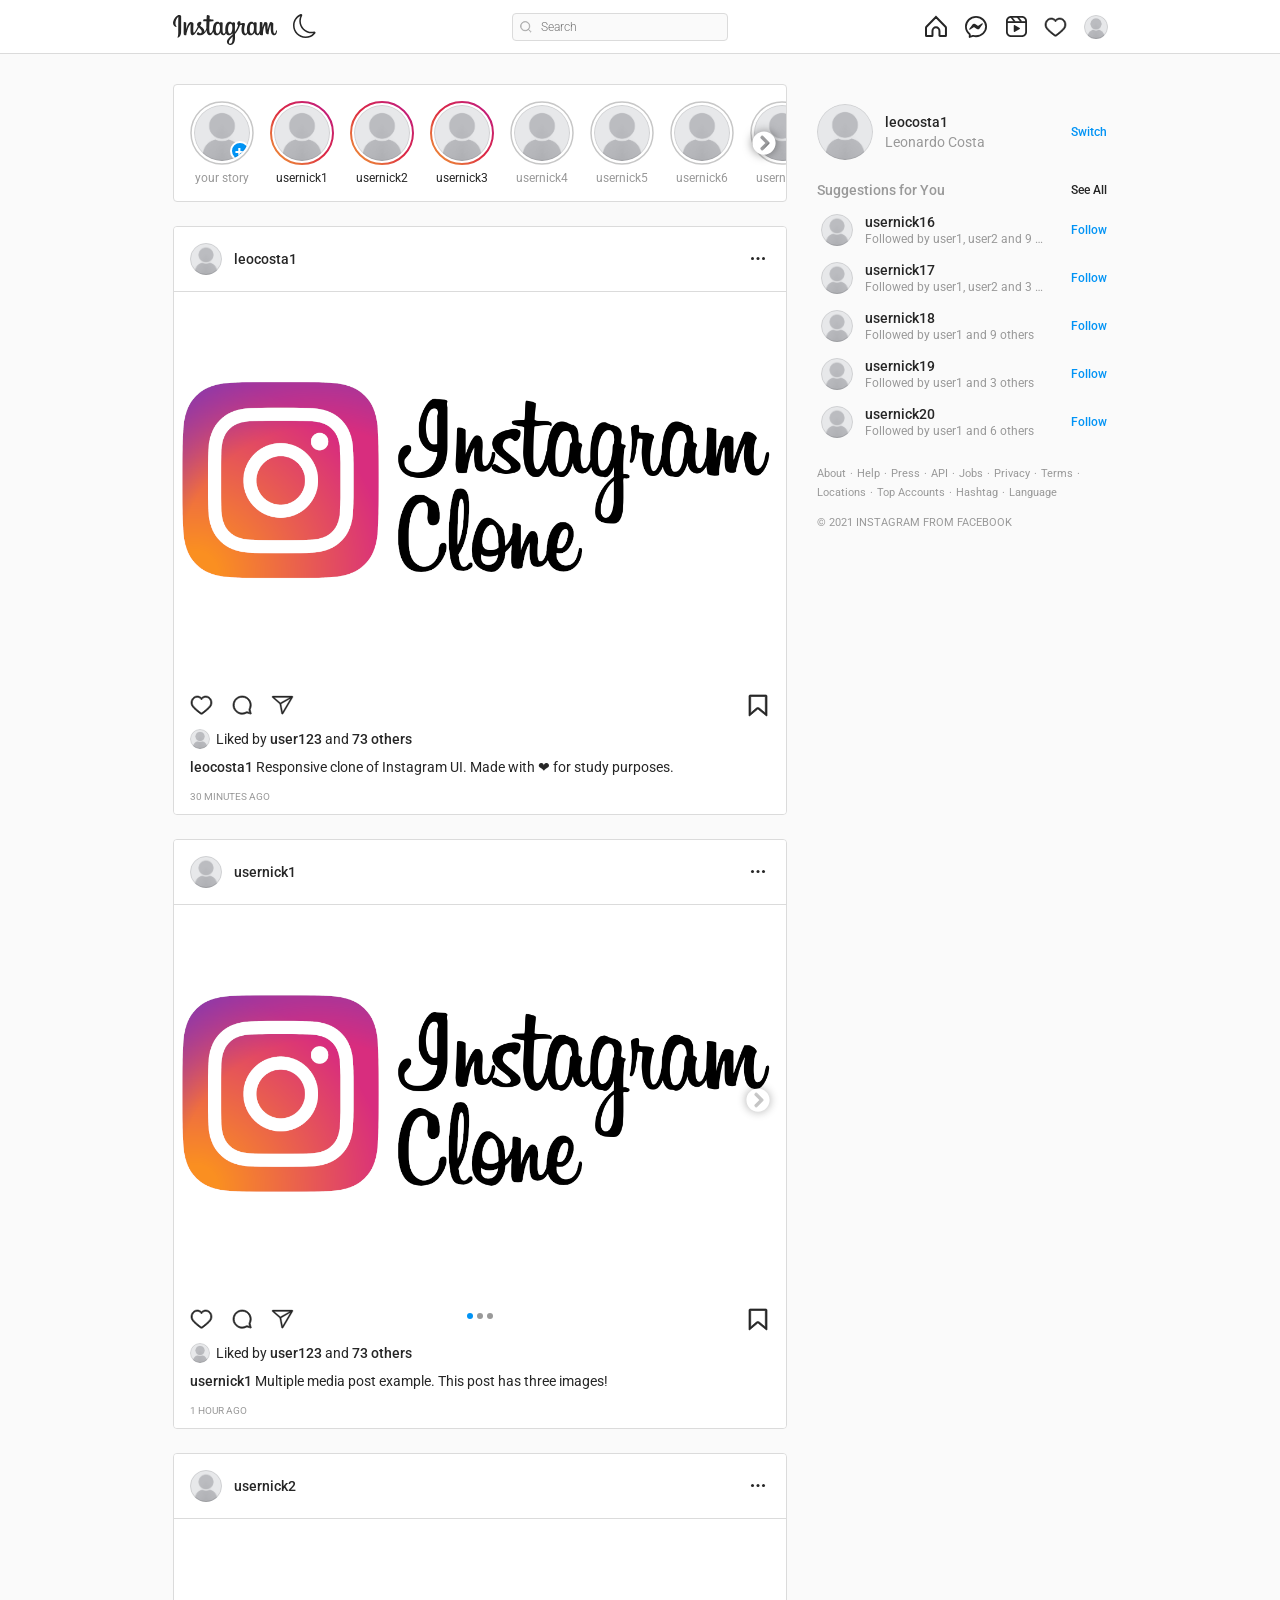
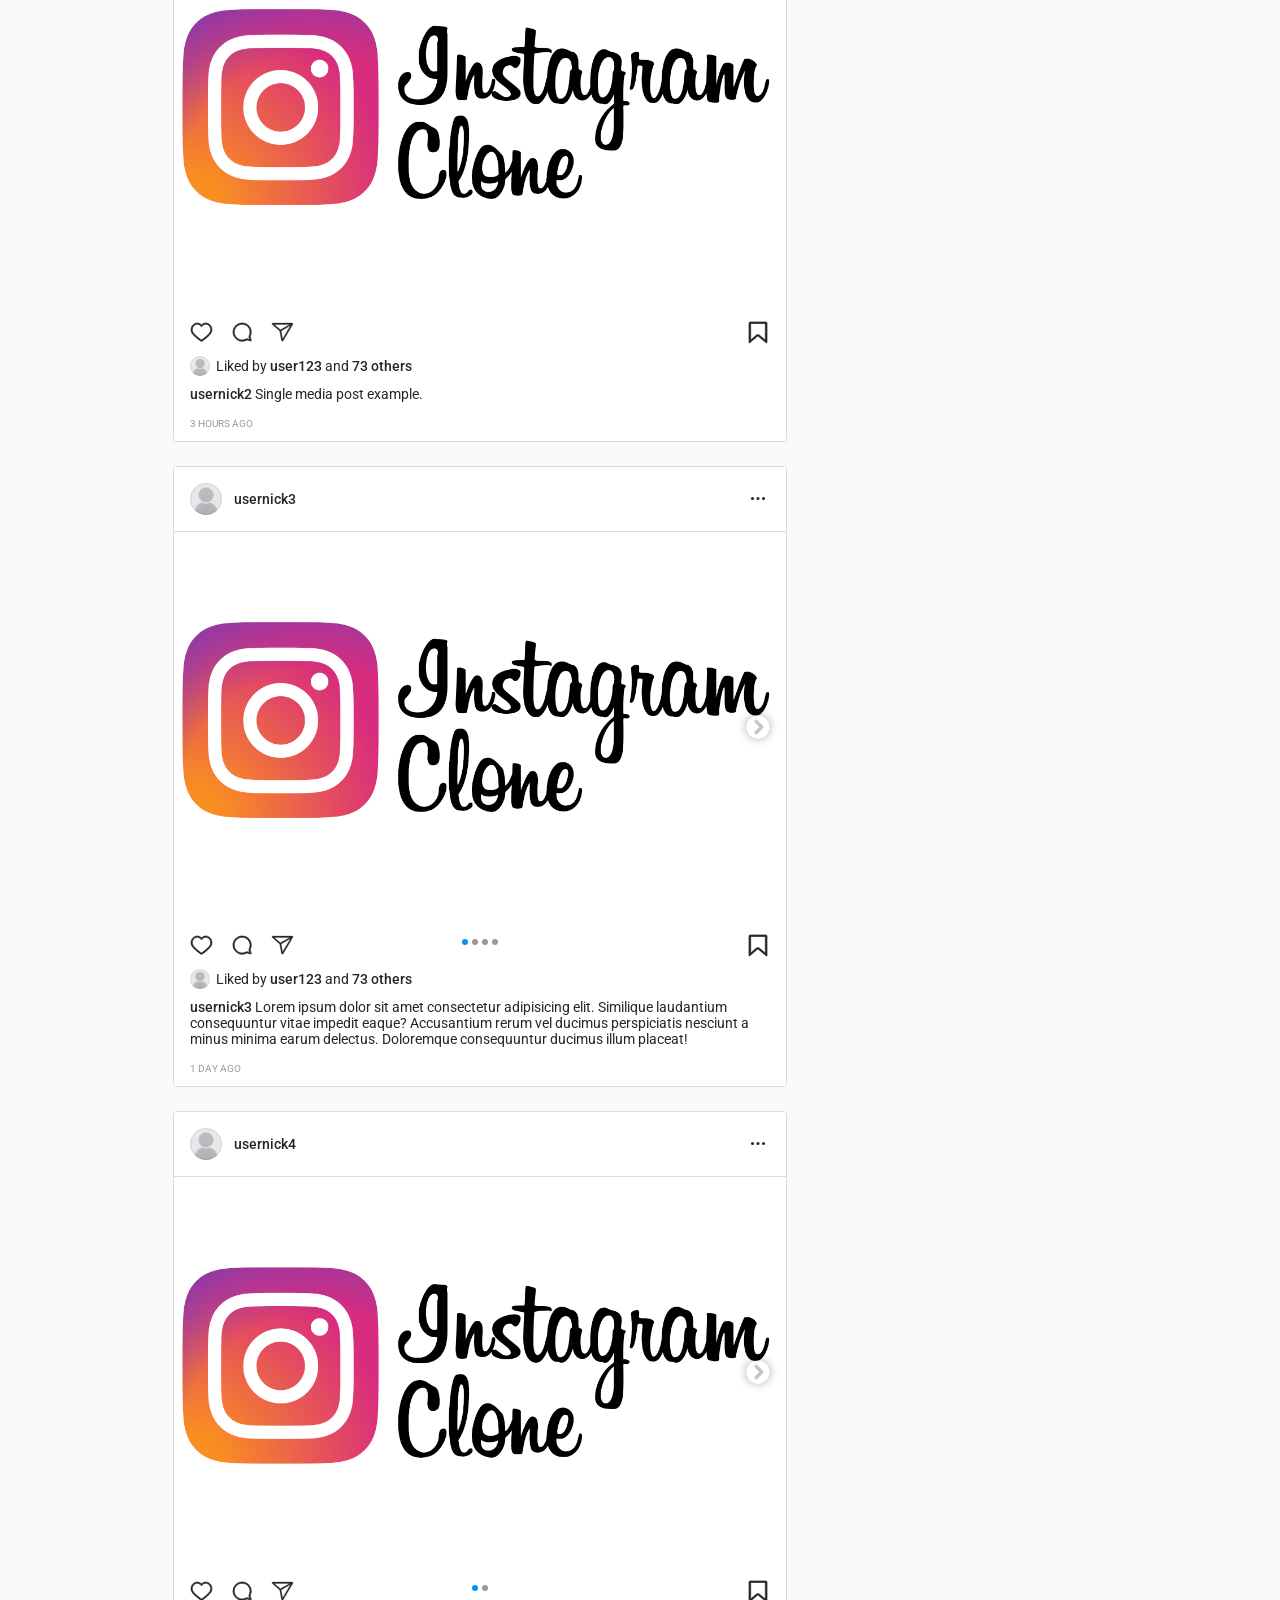
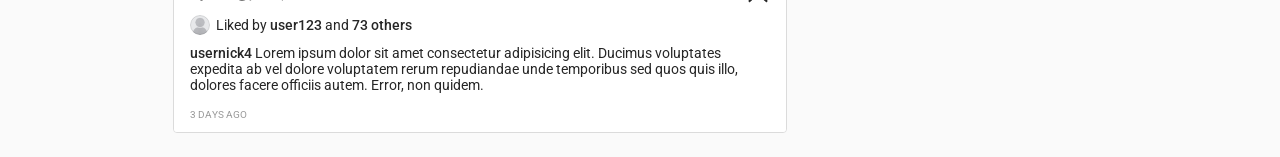
==== commit 26c65535: "Add files via upload" ====
--- a/index.html
+++ b/index.html
@@ -268,6 +268,22 @@
               </svg>
             </button>
             <div class="stories__content">
+              <!-- Your Story -->
+              <button class="story story--add-story">
+                <div class="story__avatar">
+                  <div class="story__border">
+                    <svg width="64" height="64" xmlns="http://www.w3.org/2000/svg">
+                      <circle r="31" cy="32" cx="32" />
+                    </svg>
+                  </div>
+                  <div class="story__picture">
+                    <img src="assets/default-user.png" alt="User Picture" />
+                    <span class="story__add-icon">+</span>
+                  </div>
+                </div>
+                <span class="story__user">Your Story</span>
+              </button>
+
               <button class="story story--has-story">
                 <div class="story__avatar">
                   <div class="story__border">
--- a/style.css
+++ b/style.css
@@ -884,3 +884,20 @@
     display: flex;
   }
 }
+
+.story__add-icon {
+  position: absolute;
+  bottom: 0;
+  right: 0;
+  background-color: var(--link);
+  color: #fff;
+  font-size: 16px;
+  font-weight: bold;
+  width: 20px;
+  height: 20px;
+  border-radius: 50%;
+  display: flex;
+  align-items: center;
+  justify-content: center;
+  border: 2px solid var(--primary);
+}
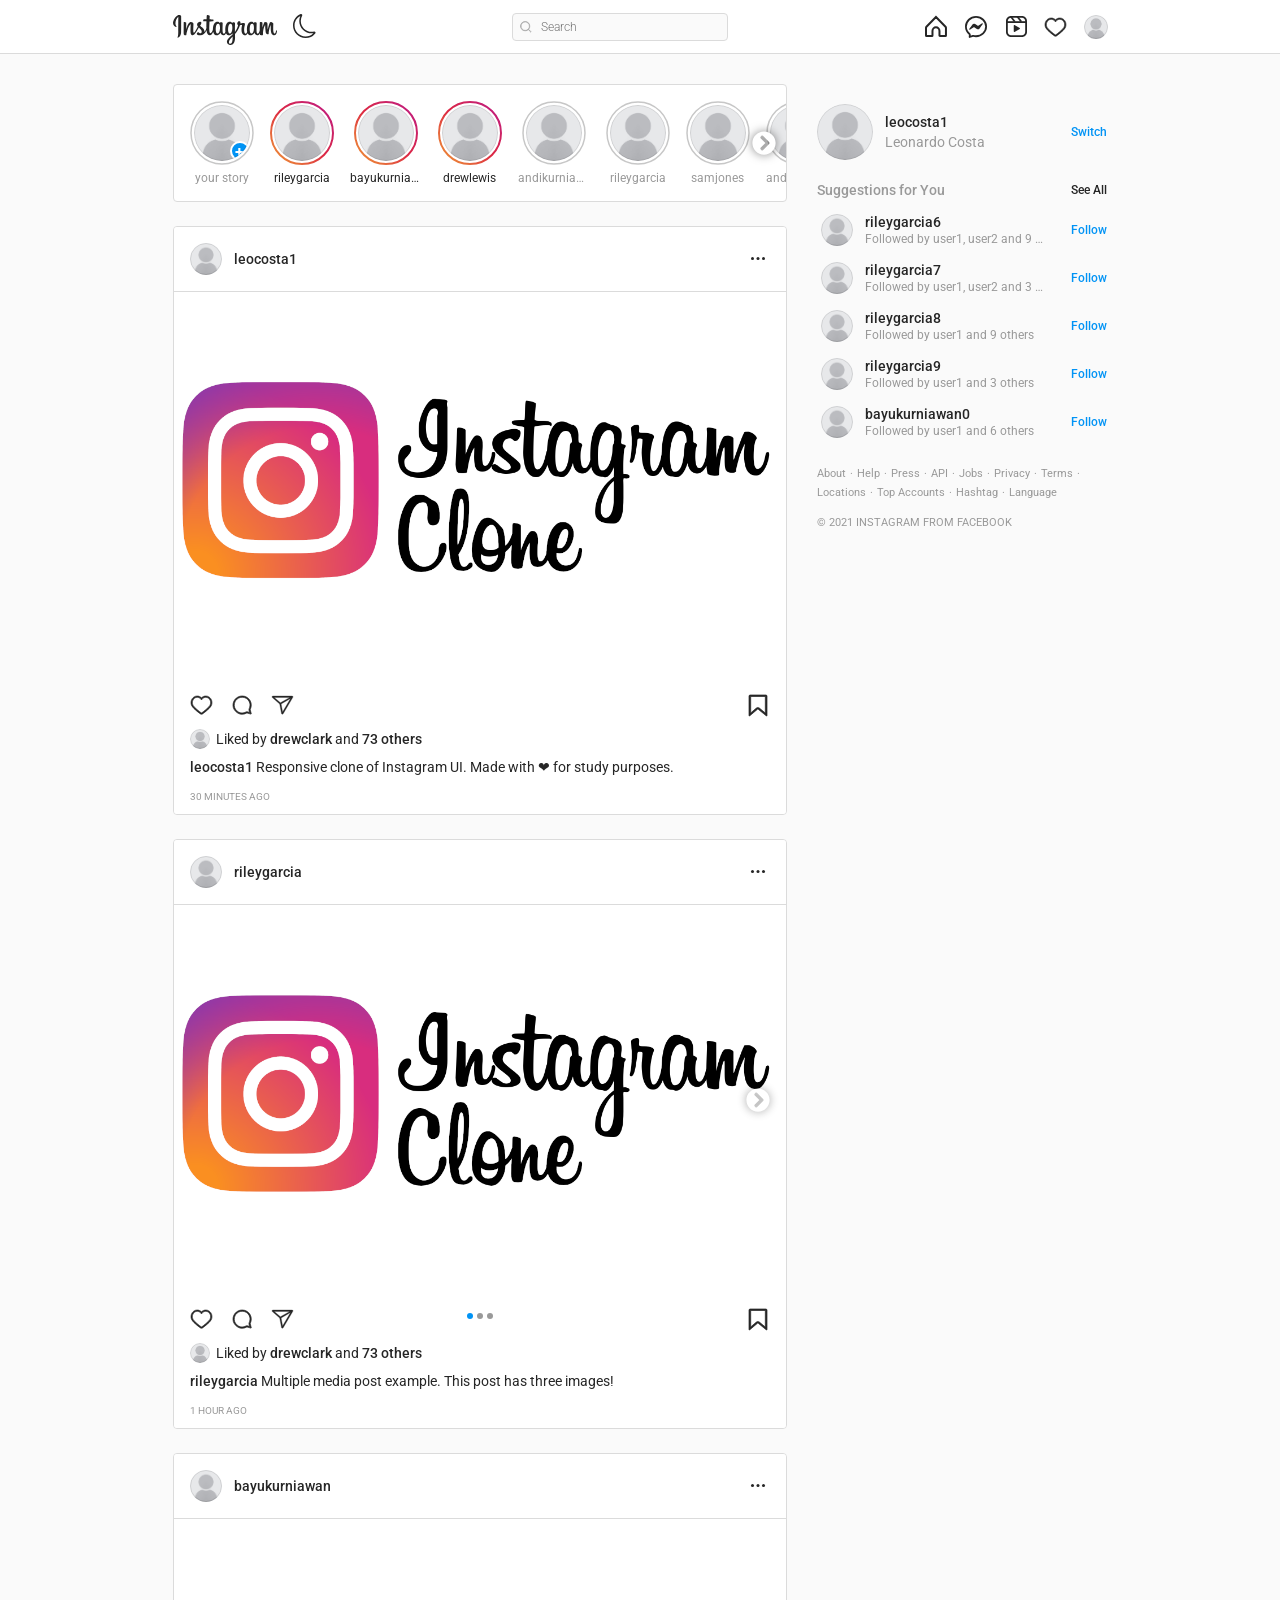
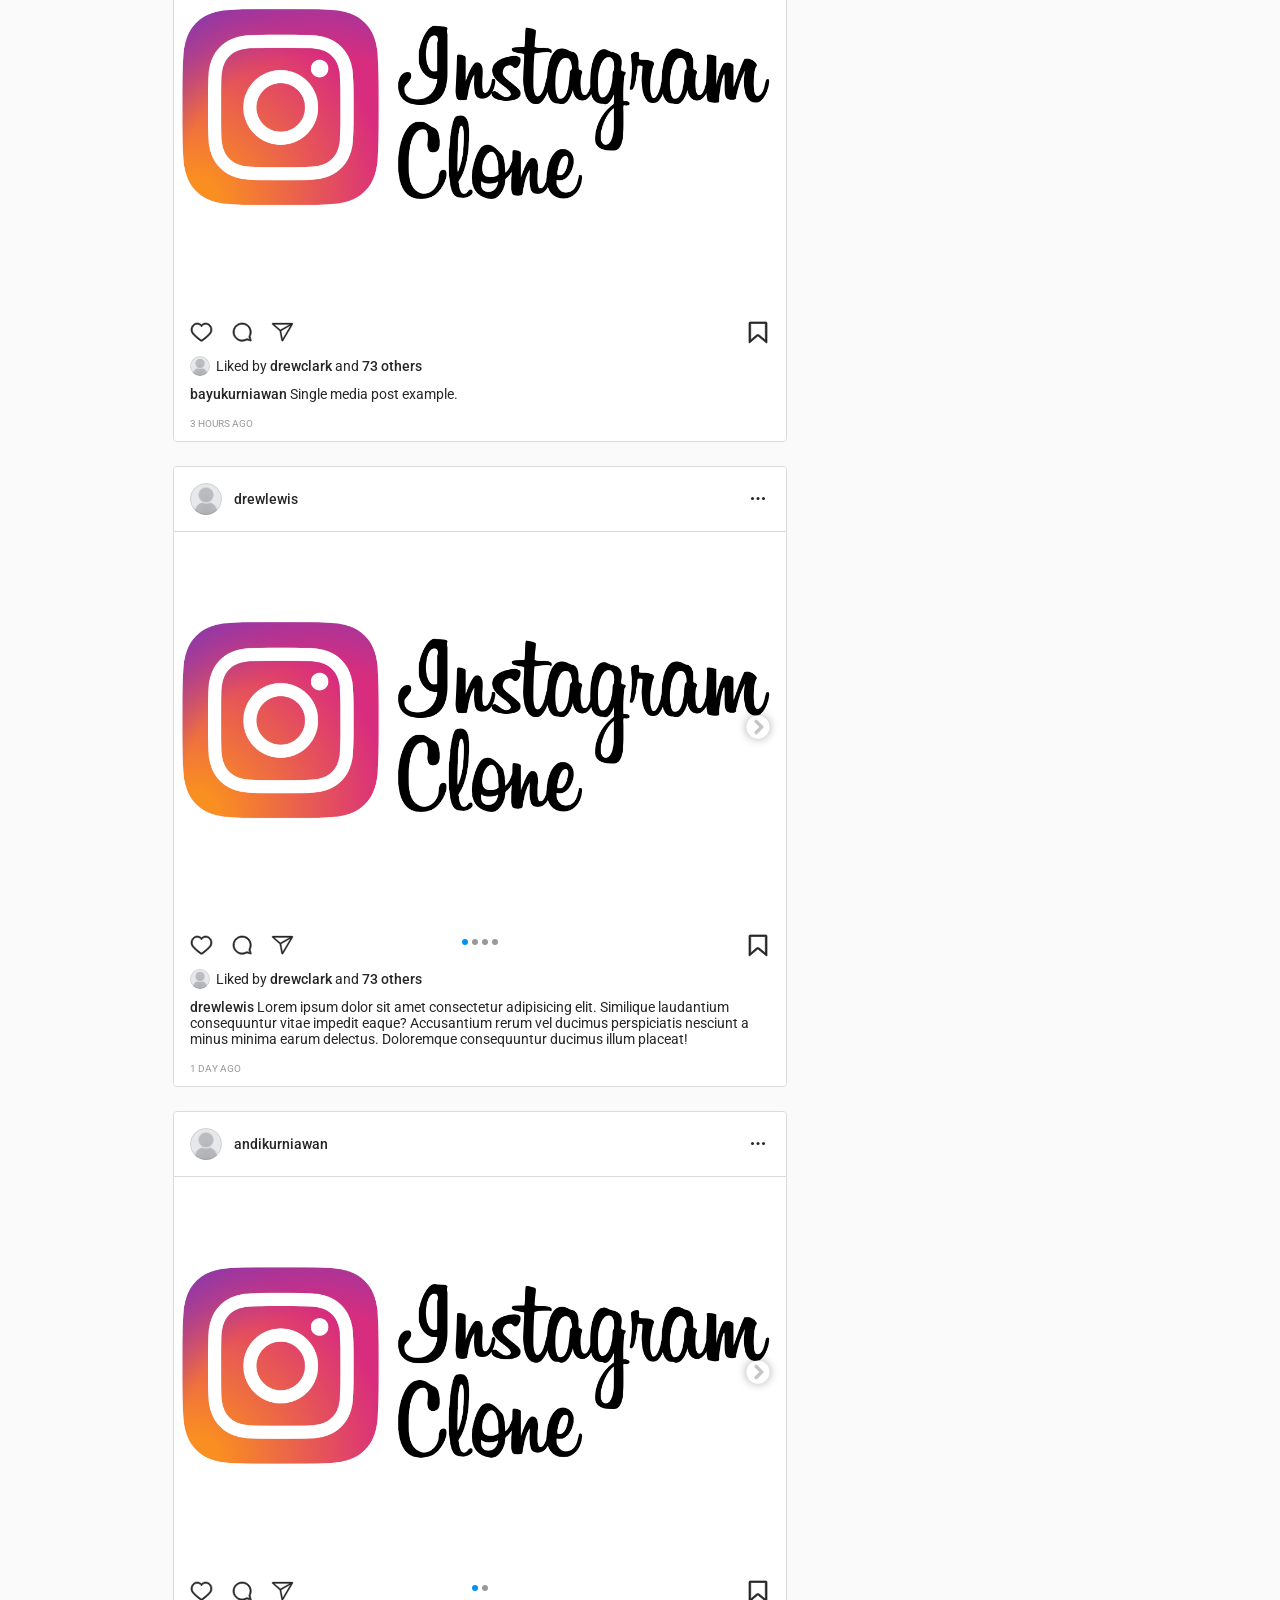
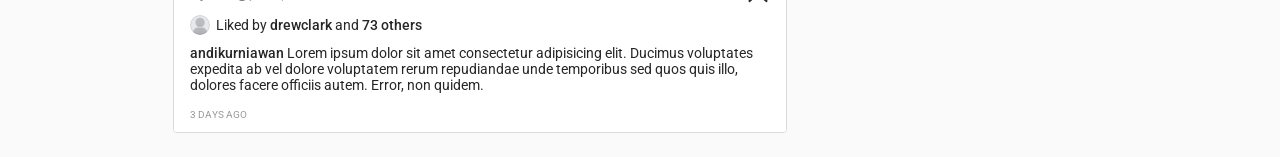
==== commit 8c246748: "Add files via upload" ====
--- a/index.html
+++ b/index.html
@@ -314,7 +314,7 @@
                     <img src="assets/default-user.png" alt="User Picture" />
                   </div>
                 </div>
-                <span class="story__user">usernick1</span>
+                <span class="story__user">rileygarcia</span>
               </button>
               <button class="story story--has-story">
                 <div class="story__avatar">
@@ -331,7 +331,7 @@
                     <img src="assets/default-user.png" alt="User Picture" />
                   </div>
                 </div>
-                <span class="story__user">usernick2</span>
+                <span class="story__user">bayukurniawan</span>
               </button>
               <button class="story story--has-story">
                 <div class="story__avatar">
@@ -348,7 +348,7 @@
                     <img src="assets/default-user.png" alt="User Picture" />
                   </div>
                 </div>
-                <span class="story__user">usernick3</span>
+                <span class="story__user">drewlewis</span>
               </button>
               <button class="story">
                 <div class="story__avatar">
@@ -365,7 +365,7 @@
                     <img src="assets/default-user.png" alt="User Picture" />
                   </div>
                 </div>
-                <span class="story__user">usernick4</span>
+                <span class="story__user">andikurniawan</span>
               </button>
               <button class="story">
                 <div class="story__avatar">
@@ -382,7 +382,7 @@
                     <img src="assets/default-user.png" alt="User Picture" />
                   </div>
                 </div>
-                <span class="story__user">usernick5</span>
+                <span class="story__user">rileygarcia</span>
               </button>
               <button class="story">
                 <div class="story__avatar">
@@ -399,7 +399,7 @@
                     <img src="assets/default-user.png" alt="User Picture" />
                   </div>
                 </div>
-                <span class="story__user">usernick6</span>
+                <span class="story__user">samjones</span>
               </button>
               <button class="story">
                 <div class="story__avatar">
@@ -416,7 +416,7 @@
                     <img src="assets/default-user.png" alt="User Picture" />
                   </div>
                 </div>
-                <span class="story__user">usernick7</span>
+                <span class="story__user">andihidayat</span>
               </button>
               <button class="story">
                 <div class="story__avatar">
@@ -433,7 +433,7 @@
                     <img src="assets/default-user.png" alt="User Picture" />
                   </div>
                 </div>
-                <span class="story__user">usernick8</span>
+                <span class="story__user">jamiejones</span>
               </button>
               <button class="story">
                 <div class="story__avatar">
@@ -450,7 +450,7 @@
                     <img src="assets/default-user.png" alt="User Picture" />
                   </div>
                 </div>
-                <span class="story__user">usernick9</span>
+                <span class="story__user">fajarpermata</span>
               </button>
               <button class="story">
                 <div class="story__avatar">
@@ -467,7 +467,7 @@
                     <img src="assets/default-user.png" alt="User Picture" />
                   </div>
                 </div>
-                <span class="story__user">usernick10</span>
+                <span class="story__user">rileygarcia0</span>
               </button>
               <button class="story">
                 <div class="story__avatar">
@@ -484,7 +484,7 @@
                     <img src="assets/default-user.png" alt="User Picture" />
                   </div>
                 </div>
-                <span class="story__user">usernick11</span>
+                <span class="story__user">rileygarcia1</span>
               </button>
               <button class="story">
                 <div class="story__avatar">
@@ -501,7 +501,7 @@
                     <img src="assets/default-user.png" alt="User Picture" />
                   </div>
                 </div>
-                <span class="story__user">usernick12</span>
+                <span class="story__user">rileygarcia2</span>
               </button>
               <button class="story">
                 <div class="story__avatar">
@@ -518,7 +518,7 @@
                     <img src="assets/default-user.png" alt="User Picture" />
                   </div>
                 </div>
-                <span class="story__user">usernick13</span>
+                <span class="story__user">rileygarcia3</span>
               </button>
               <button class="story">
                 <div class="story__avatar">
@@ -535,7 +535,7 @@
                     <img src="assets/default-user.png" alt="User Picture" />
                   </div>
                 </div>
-                <span class="story__user">usernick14</span>
+                <span class="story__user">rileygarcia4</span>
               </button>
               <button class="story">
                 <div class="story__avatar">
@@ -552,7 +552,7 @@
                     <img src="assets/default-user.png" alt="User Picture" />
                   </div>
                 </div>
-                <span class="story__user">usernick15</span>
+                <span class="story__user">rileygarcia5</span>
               </button>
             </div>
             <button class="stories__right-button">
@@ -702,7 +702,7 @@
 
                     <span
                       >Liked by
-                      <a class="post__name--underline" href="#">user123</a> and
+                      <a class="post__name--underline" href="#">drewclark</a> and
                       <a href="#">73 others</a></span
                     >
                   </div>
@@ -730,7 +730,7 @@
                   <a href="#" class="post__avatar">
                     <img src="assets/default-user.png" alt="User Picture" />
                   </a>
-                  <a href="#" class="post__user">usernick1</a>
+                  <a href="#" class="post__user">rileygarcia</a>
                 </div>
 
                 <button class="post__more-options">
@@ -861,14 +861,14 @@
 
                     <span
                       >Liked by
-                      <a class="post__name--underline" href="#">user123</a> and
+                      <a class="post__name--underline" href="#">drewclark</a> and
                       <a href="#">73 others</a></span
                     >
                   </div>
 
                   <div class="post__description">
                     <span>
-                      <a class="post__name--underline" href="#">usernick1</a>
+                      <a class="post__name--underline" href="#">rileygarcia</a>
                       Multiple media post example. This post has three images!
                     </span>
                   </div>
@@ -883,7 +883,7 @@
                   <a href="#" class="post__avatar">
                     <img src="assets/default-user.png" alt="User Picture" />
                   </a>
-                  <a href="#" class="post__user">usernick2</a>
+                  <a href="#" class="post__user">bayukurniawan</a>
                 </div>
 
                 <button class="post__more-options">
@@ -1004,14 +1004,14 @@
 
                     <span
                       >Liked by
-                      <a class="post__name--underline" href="#">user123</a> and
+                      <a class="post__name--underline" href="#">drewclark</a> and
                       <a href="#">73 others</a></span
                     >
                   </div>
 
                   <div class="post__description">
                     <span>
-                      <a class="post__name--underline" href="#">usernick2</a>
+                      <a class="post__name--underline" href="#">bayukurniawan</a>
                       Single media post example.
                     </span>
                   </div>
@@ -1026,7 +1026,7 @@
                   <a href="#" class="post__avatar">
                     <img src="assets/default-user.png" alt="User Picture" />
                   </a>
-                  <a href="#" class="post__user">usernick3</a>
+                  <a href="#" class="post__user">drewlewis</a>
                 </div>
 
                 <button class="post__more-options">
@@ -1162,14 +1162,14 @@
 
                     <span
                       >Liked by
-                      <a class="post__name--underline" href="#">user123</a> and
+                      <a class="post__name--underline" href="#">drewclark</a> and
                       <a href="#">73 others</a></span
                     >
                   </div>
 
                   <div class="post__description">
                     <span>
-                      <a class="post__name--underline" href="#">usernick3</a>
+                      <a class="post__name--underline" href="#">drewlewis</a>
                       Lorem ipsum dolor sit amet consectetur adipisicing elit.
                       Similique laudantium consequuntur vitae impedit eaque?
                       Accusantium rerum vel ducimus perspiciatis nesciunt a
@@ -1188,7 +1188,7 @@
                   <a href="#" class="post__avatar">
                     <img src="assets/default-user.png" alt="User Picture" />
                   </a>
-                  <a href="#" class="post__user">usernick4</a>
+                  <a href="#" class="post__user">andikurniawan</a>
                 </div>
 
                 <button class="post__more-options">
@@ -1314,14 +1314,14 @@
 
                     <span
                       >Liked by
-                      <a class="post__name--underline" href="#">user123</a> and
+                      <a class="post__name--underline" href="#">drewclark</a> and
                       <a href="#">73 others</a></span
                     >
                   </div>
 
                   <div class="post__description">
                     <span>
-                      <a class="post__name--underline" href="#">usernick4</a>
+                      <a class="post__name--underline" href="#">andikurniawan</a>
                       Lorem ipsum dolor sit amet consectetur adipisicing elit.
                       Ducimus voluptates expedita ab vel dolore voluptatem rerum
                       repudiandae unde temporibus sed quos quis illo, dolores
@@ -1365,7 +1365,7 @@
                   <img src="assets/default-user.png" alt="User Picture" />
                 </a>
                 <div class="side-menu__suggestion-info">
-                  <a href="#">usernick16</a>
+                  <a href="#">rileygarcia6</a>
                   <span>Followed by user1, user2 and 9 others</span>
                 </div>
                 <button class="side-menu__suggestion-button">Follow</button>
@@ -1375,7 +1375,7 @@
                   <img src="assets/default-user.png" alt="User Picture" />
                 </a>
                 <div class="side-menu__suggestion-info">
-                  <a href="#">usernick17</a>
+                  <a href="#">rileygarcia7</a>
                   <span>Followed by user1, user2 and 3 others</span>
                 </div>
                 <button class="side-menu__suggestion-button">Follow</button>
@@ -1385,7 +1385,7 @@
                   <img src="assets/default-user.png" alt="User Picture" />
                 </a>
                 <div class="side-menu__suggestion-info">
-                  <a href="#">usernick18</a>
+                  <a href="#">rileygarcia8</a>
                   <span>Followed by user1 and 9 others</span>
                 </div>
                 <button class="side-menu__suggestion-button">Follow</button>
@@ -1395,7 +1395,7 @@
                   <img src="assets/default-user.png" alt="User Picture" />
                 </a>
                 <div class="side-menu__suggestion-info">
-                  <a href="#">usernick19</a>
+                  <a href="#">rileygarcia9</a>
                   <span>Followed by user1 and 3 others</span>
                 </div>
                 <button class="side-menu__suggestion-button">Follow</button>
@@ -1405,7 +1405,7 @@
                   <img src="assets/default-user.png" alt="User Picture" />
                 </a>
                 <div class="side-menu__suggestion-info">
-                  <a href="#">usernick20</a>
+                  <a href="#">bayukurniawan0</a>
                   <span>Followed by user1 and 6 others</span>
                 </div>
                 <button class="side-menu__suggestion-button">Follow</button>
@@ -1568,5 +1568,19 @@
         </div>
       </button>
     </nav>
-  </body>
+  
+<script>
+document.addEventListener("DOMContentLoaded", () => {
+  fetch('https://randomuser.me/api/?results=50')
+    .then(res => res.json())
+    .then(data => {
+      const images = document.querySelectorAll('.story__picture img, .post__avatar img, .post__likes-avatar img');
+      data.results.forEach((user, i) => {
+        if(images[i]) images[i].src = user.picture.medium;
+      });
+    });
+});
+</script>
+
+</body>
 </html>
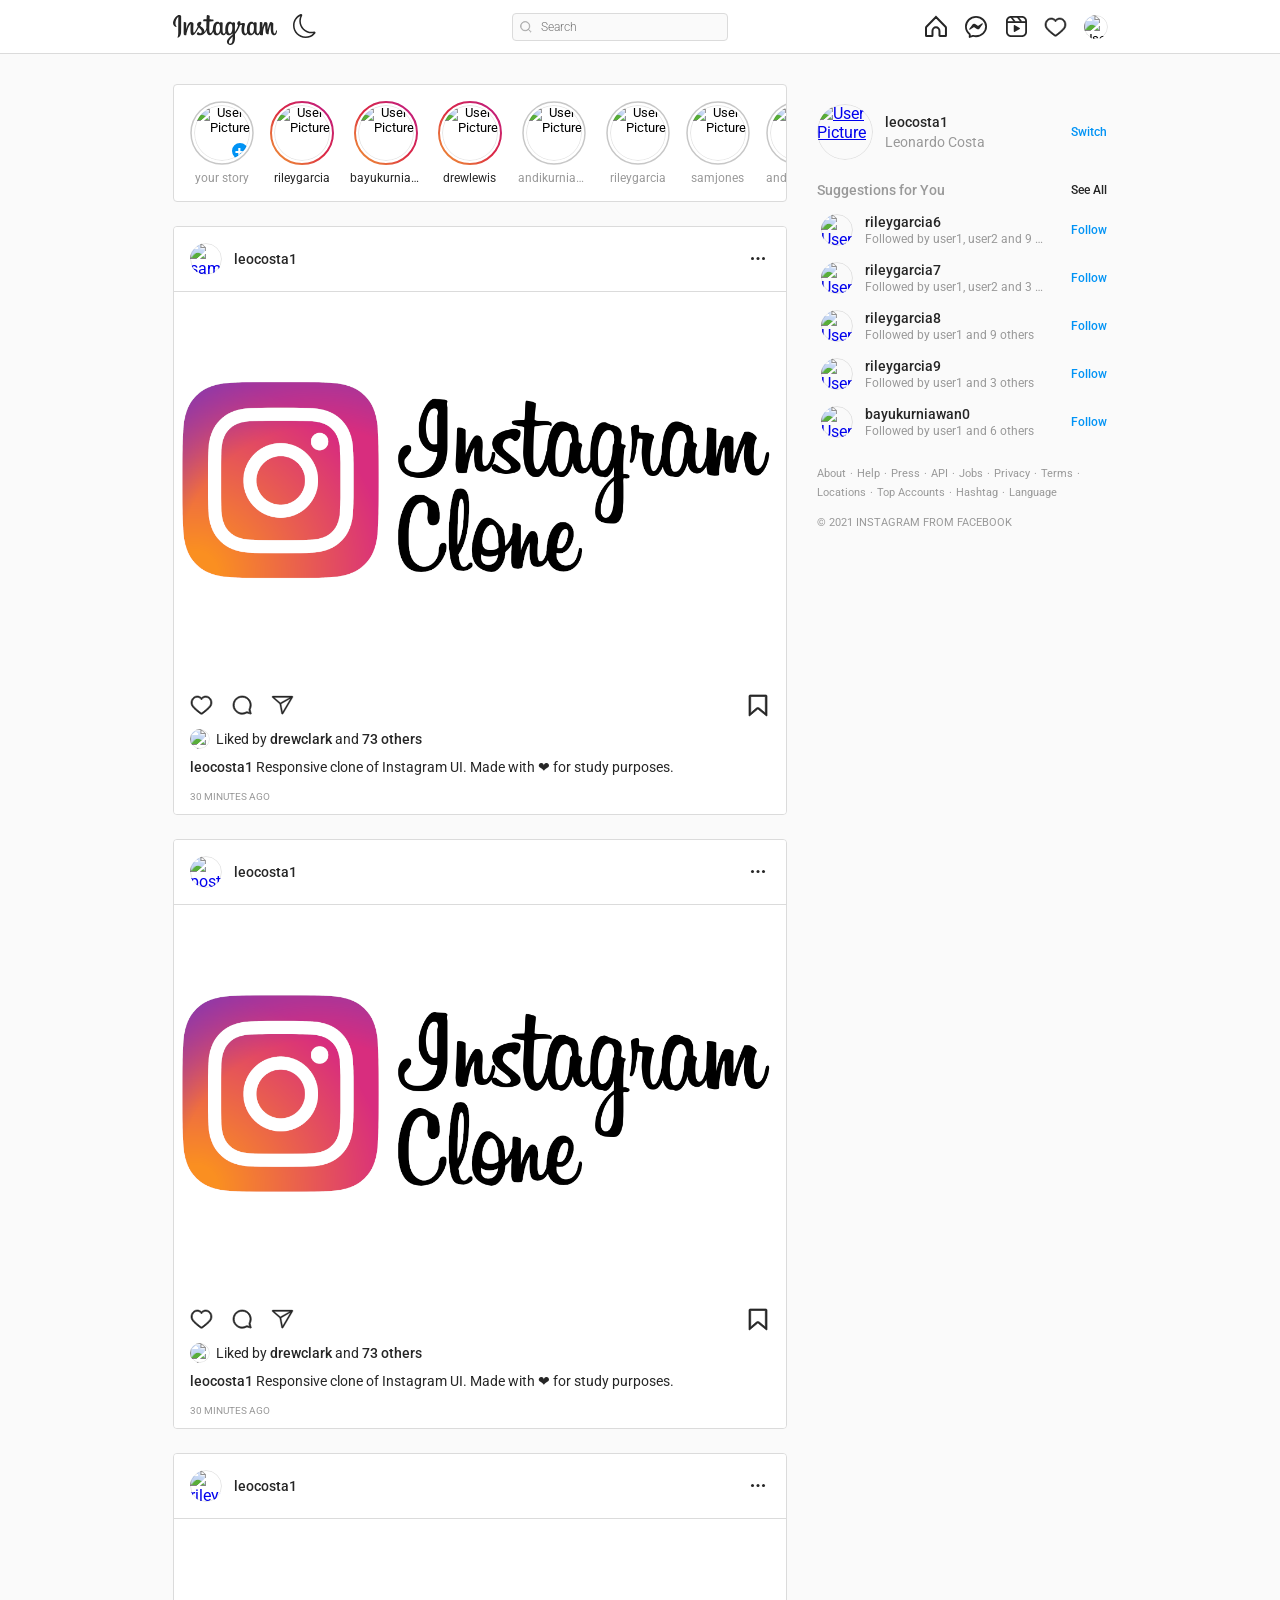
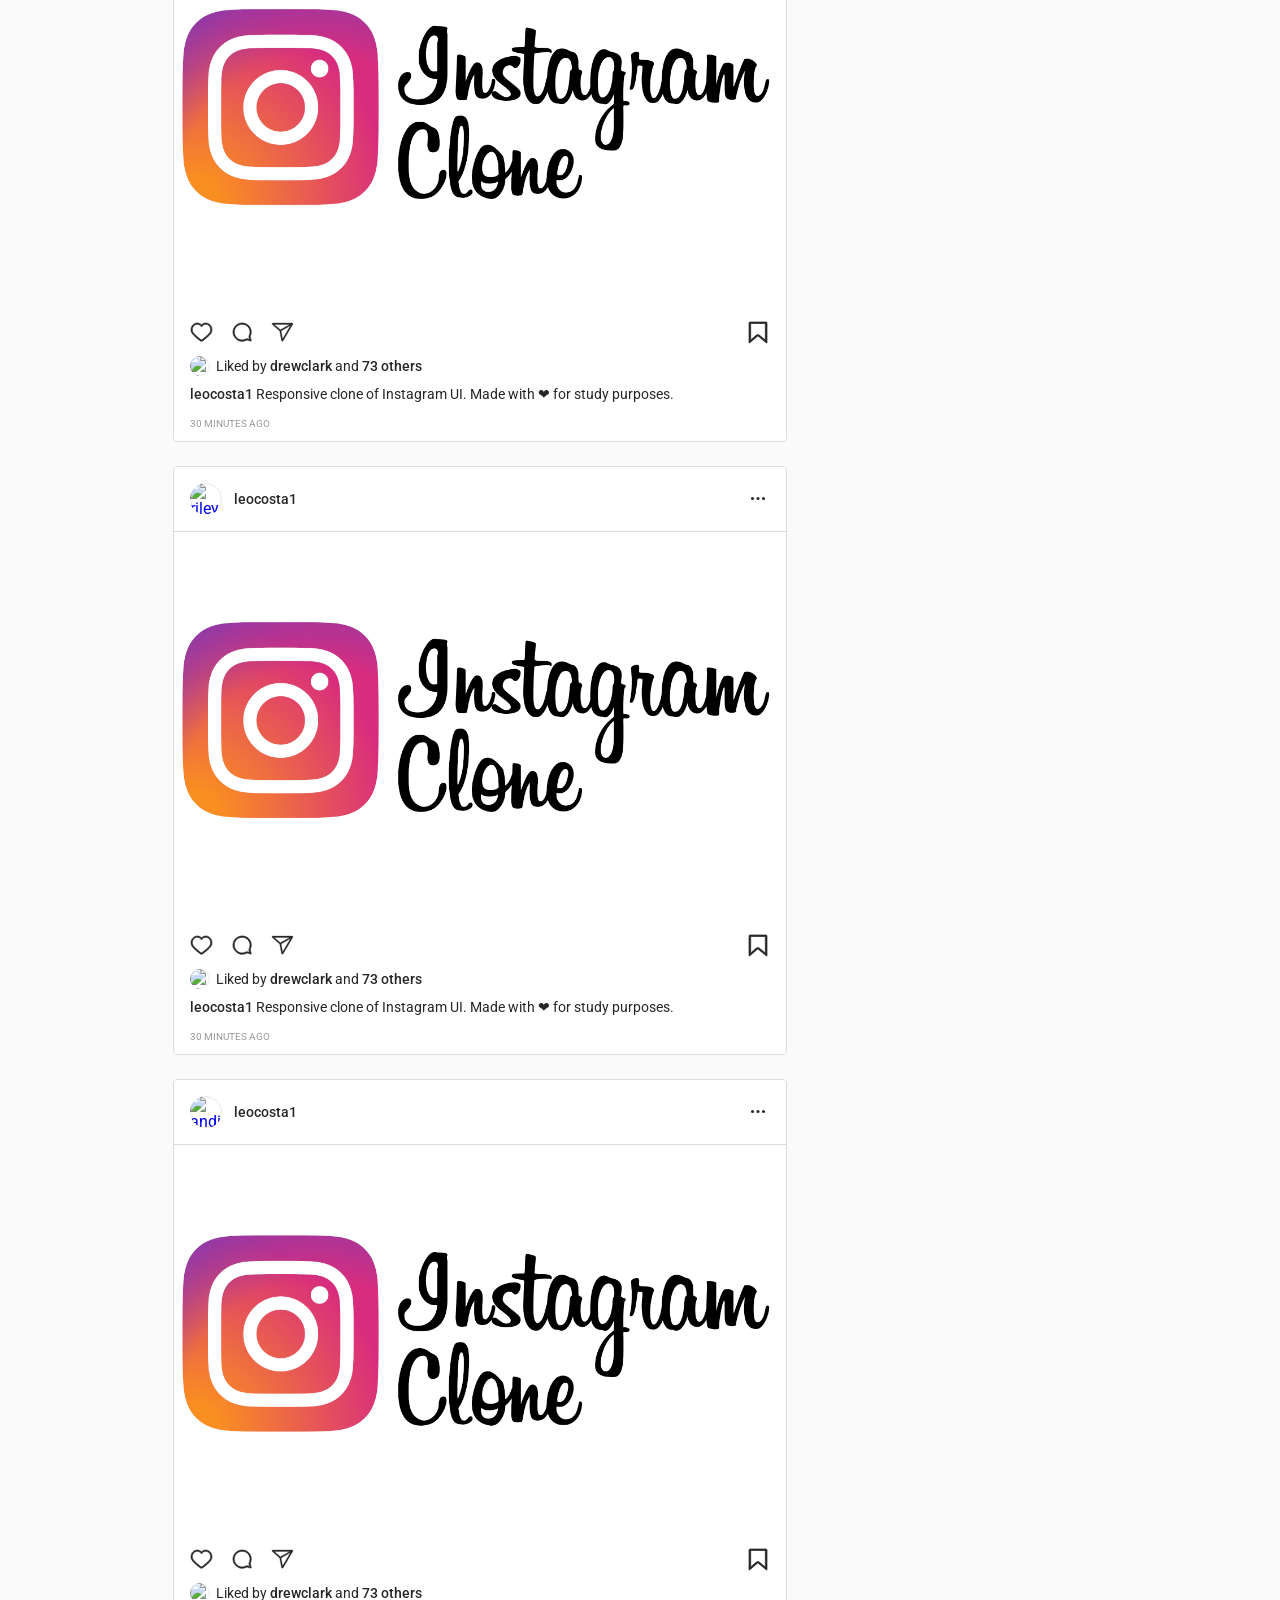
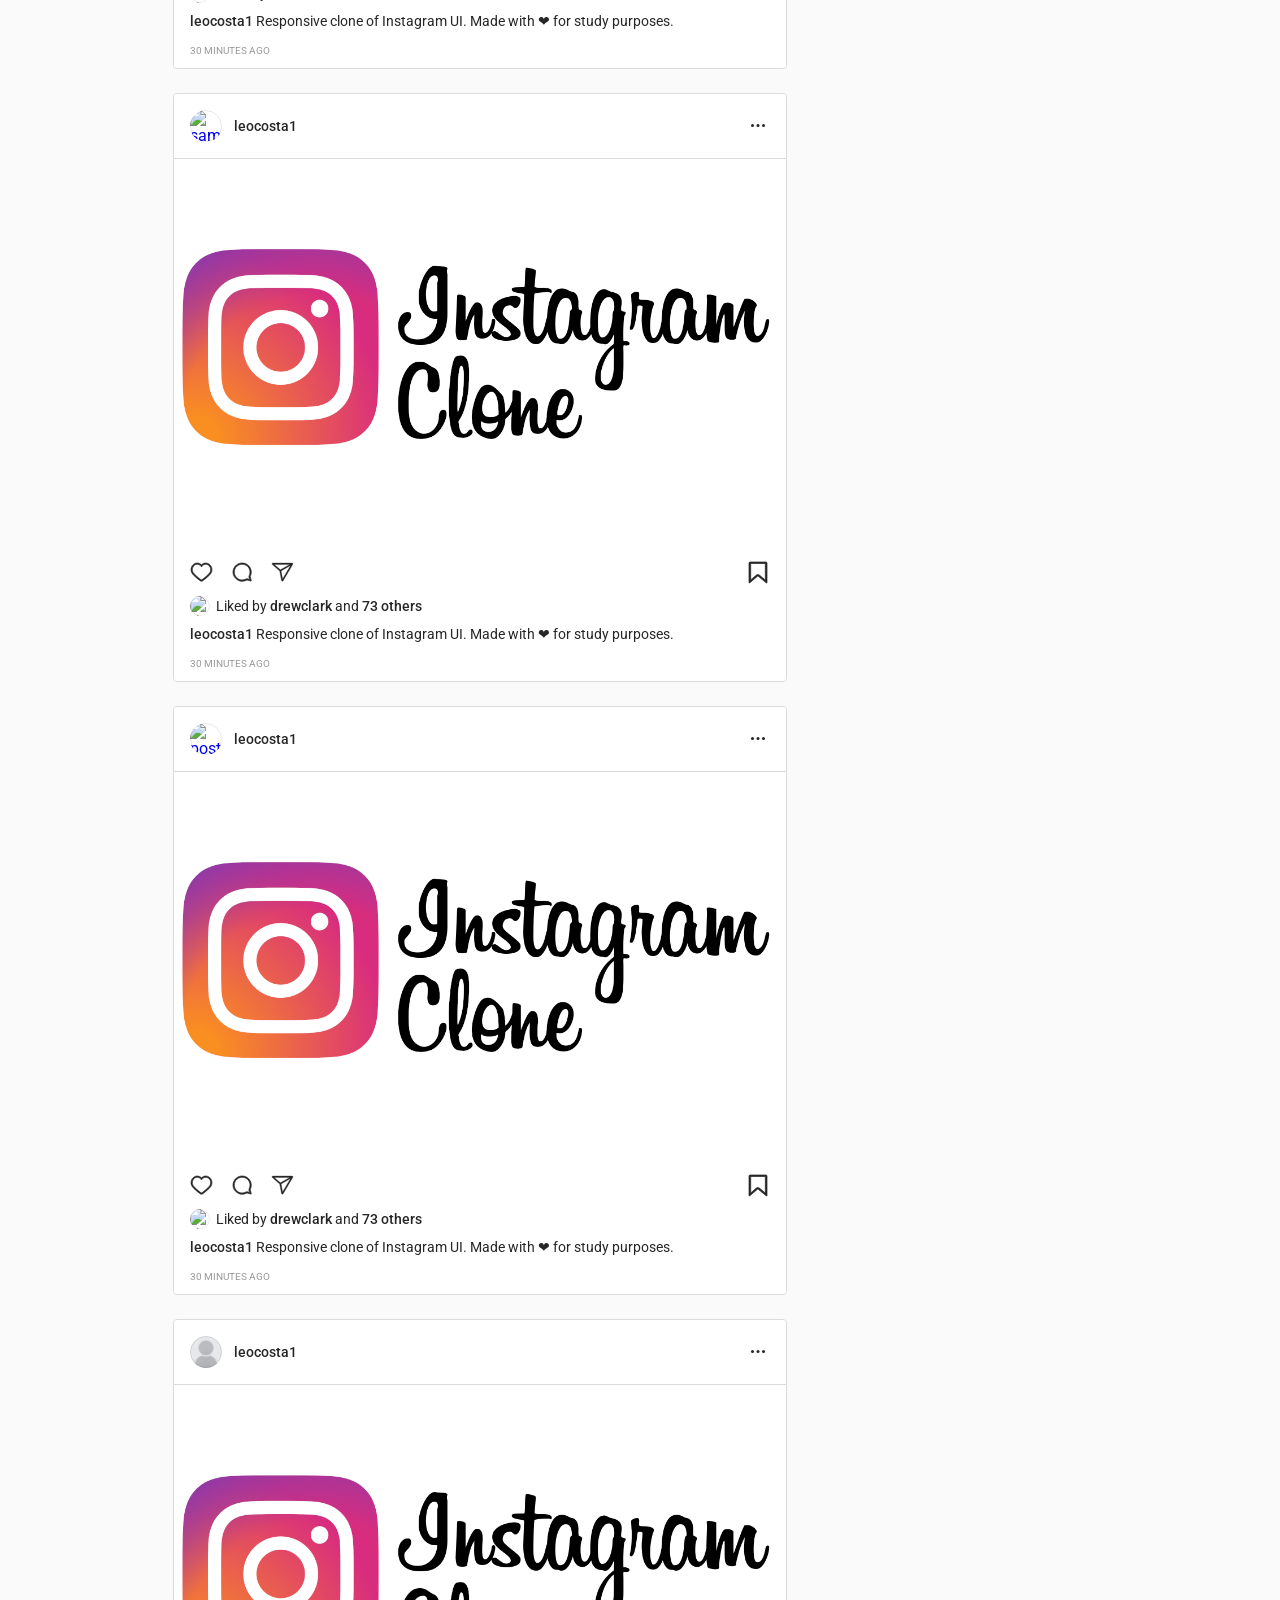
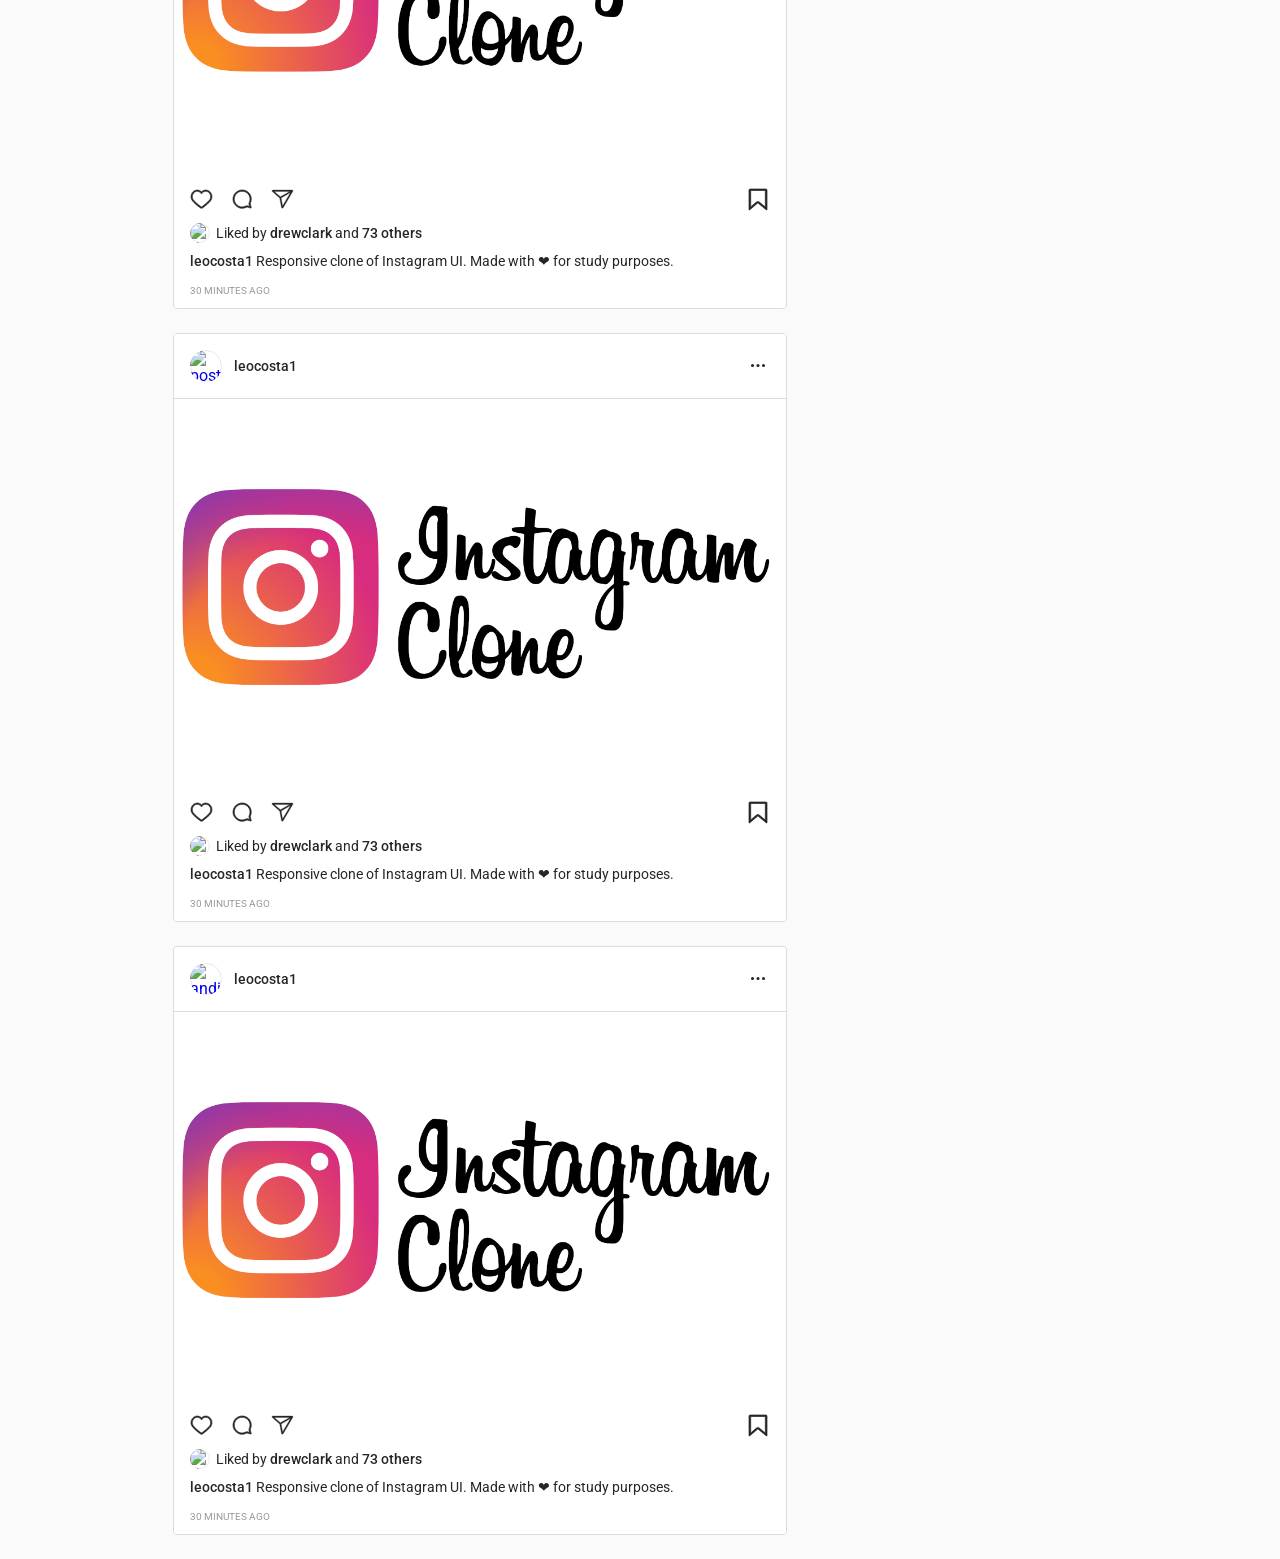
==== commit 85ae96f0: "Add files via upload" ====
--- a/index.html
+++ b/index.html
@@ -248,7 +248,7 @@
           <button class="profile-button">
             <div class="profile-button__border"></div>
             <div class="profile-button__picture">
-              <img src="assets/default-user.png" alt="User Picture" />
+              <img src="assets/User Picture.png" alt="User Picture" />
             </div>
           </button>
         </div>
@@ -277,7 +277,7 @@
                     </svg>
                   </div>
                   <div class="story__picture">
-                    <img src="assets/default-user.png" alt="User Picture" />
+                    <img src="assets/User Picture.png" alt="User Picture" />
                     <span class="story__add-icon">+</span>
                   </div>
                 </div>
@@ -311,7 +311,7 @@
                     </svg>
                   </div>
                   <div class="story__picture">
-                    <img src="assets/default-user.png" alt="User Picture" />
+                    <img src="assets/User Picture.png" alt="User Picture" />
                   </div>
                 </div>
                 <span class="story__user">rileygarcia</span>
@@ -328,7 +328,7 @@
                     </svg>
                   </div>
                   <div class="story__picture">
-                    <img src="assets/default-user.png" alt="User Picture" />
+                    <img src="assets/User Picture.png" alt="User Picture" />
                   </div>
                 </div>
                 <span class="story__user">bayukurniawan</span>
@@ -345,7 +345,7 @@
                     </svg>
                   </div>
                   <div class="story__picture">
-                    <img src="assets/default-user.png" alt="User Picture" />
+                    <img src="assets/User Picture.png" alt="User Picture" />
                   </div>
                 </div>
                 <span class="story__user">drewlewis</span>
@@ -362,7 +362,7 @@
                     </svg>
                   </div>
                   <div class="story__picture">
-                    <img src="assets/default-user.png" alt="User Picture" />
+                    <img src="assets/User Picture.png" alt="User Picture" />
                   </div>
                 </div>
                 <span class="story__user">andikurniawan</span>
@@ -379,7 +379,7 @@
                     </svg>
                   </div>
                   <div class="story__picture">
-                    <img src="assets/default-user.png" alt="User Picture" />
+                    <img src="assets/User Picture.png" alt="User Picture" />
                   </div>
                 </div>
                 <span class="story__user">rileygarcia</span>
@@ -396,7 +396,7 @@
                     </svg>
                   </div>
                   <div class="story__picture">
-                    <img src="assets/default-user.png" alt="User Picture" />
+                    <img src="assets/User Picture.png" alt="User Picture" />
                   </div>
                 </div>
                 <span class="story__user">samjones</span>
@@ -413,7 +413,7 @@
                     </svg>
                   </div>
                   <div class="story__picture">
-                    <img src="assets/default-user.png" alt="User Picture" />
+                    <img src="assets/User Picture.png" alt="User Picture" />
                   </div>
                 </div>
                 <span class="story__user">andihidayat</span>
@@ -430,7 +430,7 @@
                     </svg>
                   </div>
                   <div class="story__picture">
-                    <img src="assets/default-user.png" alt="User Picture" />
+                    <img src="assets/User Picture.png" alt="User Picture" />
                   </div>
                 </div>
                 <span class="story__user">jamiejones</span>
@@ -447,7 +447,7 @@
                     </svg>
                   </div>
                   <div class="story__picture">
-                    <img src="assets/default-user.png" alt="User Picture" />
+                    <img src="assets/User Picture.png" alt="User Picture" />
                   </div>
                 </div>
                 <span class="story__user">fajarpermata</span>
@@ -464,7 +464,7 @@
                     </svg>
                   </div>
                   <div class="story__picture">
-                    <img src="assets/default-user.png" alt="User Picture" />
+                    <img src="assets/User Picture.png" alt="User Picture" />
                   </div>
                 </div>
                 <span class="story__user">rileygarcia0</span>
@@ -481,7 +481,7 @@
                     </svg>
                   </div>
                   <div class="story__picture">
-                    <img src="assets/default-user.png" alt="User Picture" />
+                    <img src="assets/User Picture.png" alt="User Picture" />
                   </div>
                 </div>
                 <span class="story__user">rileygarcia1</span>
@@ -498,7 +498,7 @@
                     </svg>
                   </div>
                   <div class="story__picture">
-                    <img src="assets/default-user.png" alt="User Picture" />
+                    <img src="assets/User Picture.png" alt="User Picture" />
                   </div>
                 </div>
                 <span class="story__user">rileygarcia2</span>
@@ -515,7 +515,7 @@
                     </svg>
                   </div>
                   <div class="story__picture">
-                    <img src="assets/default-user.png" alt="User Picture" />
+                    <img src="assets/User Picture.png" alt="User Picture" />
                   </div>
                 </div>
                 <span class="story__user">rileygarcia3</span>
@@ -532,7 +532,7 @@
                     </svg>
                   </div>
                   <div class="story__picture">
-                    <img src="assets/default-user.png" alt="User Picture" />
+                    <img src="assets/User Picture.png" alt="User Picture" />
                   </div>
                 </div>
                 <span class="story__user">rileygarcia4</span>
@@ -549,7 +549,7 @@
                     </svg>
                   </div>
                   <div class="story__picture">
-                    <img src="assets/default-user.png" alt="User Picture" />
+                    <img src="assets/User Picture.png" alt="User Picture" />
                   </div>
                 </div>
                 <span class="story__user">rileygarcia5</span>
@@ -574,7 +574,7 @@
                     target="_blank"
                     class="post__avatar"
                   >
-                    <img src="assets/default-user.png" alt="User Picture" />
+                    <img src="assets/samwilliams.png" alt="samwilliams" />
                   </a>
                   <a
                     href="https://github.com/leocosta1"
@@ -697,7 +697,7 @@
                 <div class="post__infos">
                   <div class="post__likes">
                     <a href="#" class="post__likes-avatar">
-                      <img src="assets/default-user.png" alt="User Picture" />
+                      <img src="assets/User Picture.png" alt="User Picture" />
                     </a>
 
                     <span
@@ -724,13 +724,22 @@
                 </div>
               </div>
             </article>
-            <article class="post">
+<article class="post">
               <div class="post__header">
                 <div class="post__profile">
-                  <a href="#" class="post__avatar">
-                    <img src="assets/default-user.png" alt="User Picture" />
+                  <a
+                    href="https://github.com/leocosta1"
+                    target="_blank"
+                    class="post__avatar"
+                  >
+                    <img src="assets/post1.png" alt="post1" />
                   </a>
-                  <a href="#" class="post__user">rileygarcia</a>
+                  <a
+                    href="https://github.com/leocosta1"
+                    target="_blank"
+                    class="post__user"
+                    >leocosta1</a
+                  >
                 </div>
 
                 <button class="post__more-options">
@@ -765,16 +774,6 @@
                     src="assets/insta-clone.png"
                     alt="Post Content"
                   />
-                  <img
-                    class="post__media"
-                    src="assets/insta-clone.png"
-                    alt="Post Content"
-                  />
-                  <img
-                    class="post__media"
-                    src="assets/insta-clone.png"
-                    alt="Post Content"
-                  />
                 </div>
               </div>
 
@@ -856,7 +855,7 @@
                 <div class="post__infos">
                   <div class="post__likes">
                     <a href="#" class="post__likes-avatar">
-                      <img src="assets/default-user.png" alt="User Picture" />
+                      <img src="assets/User Picture.png" alt="User Picture" />
                     </a>
 
                     <span
@@ -868,22 +867,37 @@
 
                   <div class="post__description">
                     <span>
-                      <a class="post__name--underline" href="#">rileygarcia</a>
-                      Multiple media post example. This post has three images!
+                      <a
+                        class="post__name--underline"
+                        href="https://github.com/leocosta1"
+                        target="_blank"
+                        >leocosta1</a
+                      >
+                      Responsive clone of Instagram UI. Made with ❤ for study
+                      purposes.
                     </span>
                   </div>
 
-                  <span class="post__date-time">1 hour ago</span>
+                  <span class="post__date-time">30 minutes ago</span>
                 </div>
               </div>
             </article>
-            <article class="post">
+<article class="post">
               <div class="post__header">
                 <div class="post__profile">
-                  <a href="#" class="post__avatar">
-                    <img src="assets/default-user.png" alt="User Picture" />
+                  <a
+                    href="https://github.com/leocosta1"
+                    target="_blank"
+                    class="post__avatar"
+                  >
+                    <img src="assets/rileygarcia1.png" alt="rileygarcia1" />
                   </a>
-                  <a href="#" class="post__user">bayukurniawan</a>
+                  <a
+                    href="https://github.com/leocosta1"
+                    target="_blank"
+                    class="post__user"
+                    >leocosta1</a
+                  >
                 </div>
 
                 <button class="post__more-options">
@@ -999,7 +1013,7 @@
                 <div class="post__infos">
                   <div class="post__likes">
                     <a href="#" class="post__likes-avatar">
-                      <img src="assets/default-user.png" alt="User Picture" />
+                      <img src="assets/User Picture.png" alt="User Picture" />
                     </a>
 
                     <span
@@ -1011,22 +1025,37 @@
 
                   <div class="post__description">
                     <span>
-                      <a class="post__name--underline" href="#">bayukurniawan</a>
-                      Single media post example.
+                      <a
+                        class="post__name--underline"
+                        href="https://github.com/leocosta1"
+                        target="_blank"
+                        >leocosta1</a
+                      >
+                      Responsive clone of Instagram UI. Made with ❤ for study
+                      purposes.
                     </span>
                   </div>
 
-                  <span class="post__date-time">3 hours ago</span>
+                  <span class="post__date-time">30 minutes ago</span>
                 </div>
               </div>
             </article>
-            <article class="post">
+<article class="post">
               <div class="post__header">
                 <div class="post__profile">
-                  <a href="#" class="post__avatar">
-                    <img src="assets/default-user.png" alt="User Picture" />
+                  <a
+                    href="https://github.com/leocosta1"
+                    target="_blank"
+                    class="post__avatar"
+                  >
+                    <img src="assets/rileygarcia3.png" alt="rileygarcia3" />
                   </a>
-                  <a href="#" class="post__user">drewlewis</a>
+                  <a
+                    href="https://github.com/leocosta1"
+                    target="_blank"
+                    class="post__user"
+                    >leocosta1</a
+                  >
                 </div>
 
                 <button class="post__more-options">
@@ -1061,21 +1090,6 @@
                     src="assets/insta-clone.png"
                     alt="Post Content"
                   />
-                  <img
-                    class="post__media"
-                    src="assets/insta-clone.png"
-                    alt="Post Content"
-                  />
-                  <img
-                    class="post__media"
-                    src="assets/insta-clone.png"
-                    alt="Post Content"
-                  />
-                  <img
-                    class="post__media"
-                    src="assets/insta-clone.png"
-                    alt="Post Content"
-                  />
                 </div>
               </div>
 
@@ -1157,7 +1171,7 @@
                 <div class="post__infos">
                   <div class="post__likes">
                     <a href="#" class="post__likes-avatar">
-                      <img src="assets/default-user.png" alt="User Picture" />
+                      <img src="assets/User Picture.png" alt="User Picture" />
                     </a>
 
                     <span
@@ -1169,26 +1183,37 @@
 
                   <div class="post__description">
                     <span>
-                      <a class="post__name--underline" href="#">drewlewis</a>
-                      Lorem ipsum dolor sit amet consectetur adipisicing elit.
-                      Similique laudantium consequuntur vitae impedit eaque?
-                      Accusantium rerum vel ducimus perspiciatis nesciunt a
-                      minus minima earum delectus. Doloremque consequuntur
-                      ducimus illum placeat!
+                      <a
+                        class="post__name--underline"
+                        href="https://github.com/leocosta1"
+                        target="_blank"
+                        >leocosta1</a
+                      >
+                      Responsive clone of Instagram UI. Made with ❤ for study
+                      purposes.
                     </span>
                   </div>
 
-                  <span class="post__date-time">1 day ago</span>
+                  <span class="post__date-time">30 minutes ago</span>
                 </div>
               </div>
             </article>
-            <article class="post">
+<article class="post">
               <div class="post__header">
                 <div class="post__profile">
-                  <a href="#" class="post__avatar">
-                    <img src="assets/default-user.png" alt="User Picture" />
+                  <a
+                    href="https://github.com/leocosta1"
+                    target="_blank"
+                    class="post__avatar"
+                  >
+                    <img src="assets/andikurniawan.png" alt="andikurniawan" />
                   </a>
-                  <a href="#" class="post__user">andikurniawan</a>
+                  <a
+                    href="https://github.com/leocosta1"
+                    target="_blank"
+                    class="post__user"
+                    >leocosta1</a
+                  >
                 </div>
 
                 <button class="post__more-options">
@@ -1223,6 +1248,159 @@
                     src="assets/insta-clone.png"
                     alt="Post Content"
                   />
+                </div>
+              </div>
+
+              <div class="post__footer">
+                <div class="post__buttons">
+                  <button class="post__button">
+                    <svg
+                      width="24"
+                      height="24"
+                      viewBox="0 0 24 24"
+                      fill="none"
+                      xmlns="http://www.w3.org/2000/svg"
+                    >
+                      <path
+                        d="M11.4995 21.2609C11.1062 21.2609 10.7307 21.1362 10.4133 20.9001C8.2588 19.3012 3.10938 15.3239 1.81755 12.9143C0.127895 9.76543 1.14258 5.72131 4.07489 3.89968C5.02253 3.31177 6.09533 3 7.18601 3C8.81755 3 10.3508 3.66808 11.4995 4.85726C12.6483 3.66808 14.1815 3 15.8131 3C16.9038 3 17.9766 3.31177 18.9242 3.89968C21.8565 5.72131 22.8712 9.76543 21.186 12.9143C19.8942 15.3239 14.7448 19.3012 12.5902 20.9001C12.2684 21.1362 11.8929 21.2609 11.4995 21.2609ZM7.18601 4.33616C6.34565 4.33616 5.5187 4.57667 4.78562 5.03096C2.43888 6.49183 1.63428 9.74316 2.99763 12.2819C4.19558 14.5177 9.58639 18.6242 11.209 19.8267C11.3789 19.9514 11.6158 19.9514 11.7856 19.8267C13.4082 18.6197 18.799 14.5133 19.997 12.2819C21.3603 9.74316 20.5557 6.48738 18.209 5.03096C17.4804 4.57667 16.6534 4.33616 15.8131 4.33616C14.3425 4.33616 12.9657 5.04878 12.0359 6.28696L11.4995 7.00848L10.9631 6.28696C10.0334 5.04878 8.6611 4.33616 7.18601 4.33616Z"
+                        fill="var(--text-dark)"
+                        stroke="var(--text-dark)"
+                        stroke-width="0.6"
+                      />
+                    </svg>
+                  </button>
+                  <button class="post__button">
+                    <svg
+                      width="24"
+                      height="24"
+                      viewBox="0 0 24 24"
+                      fill="none"
+                      xmlns="http://www.w3.org/2000/svg"
+                    >
+                      <path
+                        fill-rule="evenodd"
+                        clip-rule="evenodd"
+                        d="M21.2959 20.8165L20.2351 16.8602C20.1743 16.6385 20.2047 16.3994 20.309 16.1907C21.2351 14.3342 21.5438 12.117 20.9742 9.80402C20.2003 6.67374 17.757 4.16081 14.6354 3.33042C13.7833 3.10869 12.9442 3 12.1312 3C6.29665 3 1.74035 8.47365 3.31418 14.5647C4.04458 17.3819 7.05314 20.2992 9.88344 20.9861C10.6486 21.173 11.4008 21.26 12.1312 21.26C13.7006 21.26 15.1701 20.8557 16.4614 20.1601C16.6049 20.0818 16.7657 20.0383 16.9222 20.0383C17.0005 20.0383 17.0787 20.047 17.157 20.0688L21.009 21.0991C21.0307 21.1035 21.0525 21.1078 21.0699 21.1078C21.2177 21.1078 21.3351 20.9687 21.2959 20.8165ZM19.0178 17.1863L19.6178 19.4253L17.4831 18.8558C17.3005 18.8079 17.1135 18.7819 16.9222 18.7819C16.557 18.7819 16.1875 18.8775 15.8571 19.0558C14.6963 19.6818 13.4441 19.9992 12.1312 19.9992C11.4834 19.9992 10.8269 19.9166 10.1791 19.7601C7.78354 19.1775 5.14453 16.6037 4.53586 14.2473C3.90111 11.7865 4.40109 9.26057 5.90536 7.31719C7.40964 5.3738 9.6791 4.26081 12.1312 4.26081C12.8529 4.26081 13.5876 4.35646 14.3137 4.5521C16.9961 5.26511 19.0786 7.39544 19.7525 10.1084C20.2264 12.0213 20.0308 13.9299 19.183 15.6298C18.9395 16.1168 18.8787 16.6689 19.0178 17.1863Z"
+                        fill="var(--text-dark)"
+                        stroke="var(--text-dark)"
+                        stroke-width="0.7"
+                      />
+                    </svg>
+                  </button>
+                  <button class="post__button">
+                    <svg
+                      width="24"
+                      height="24"
+                      viewBox="0 0 24 24"
+                      fill="none"
+                      xmlns="http://www.w3.org/2000/svg"
+                    >
+                      <path
+                        fill-rule="evenodd"
+                        clip-rule="evenodd"
+                        d="M22.8555 3.44542C22.6978 3.16703 22.3962 3 22.0714 3L2.91369 3.01392C2.52859 3.01392 2.19453 3.25055 2.05997 3.60781C1.96254 3.86764 1.98574 4.14603 2.11565 4.37338C2.16669 4.45689 2.23165 4.53577 2.31052 4.60537L9.69243 10.9712L11.4927 20.5338C11.5623 20.9096 11.8499 21.188 12.2304 21.2483C12.6062 21.3086 12.9774 21.1323 13.1723 20.8029L22.8509 4.35018C23.0179 4.06715 23.0179 3.72381 22.8555 3.44542ZM4.21748 4.39194H19.8164L10.4255 9.75089L4.21748 4.39194ZM12.6248 18.9841L11.1122 10.948L20.5171 5.58436L12.6248 18.9841Z"
+                        fill="var(--text-dark)"
+                        stroke="var(--text-dark)"
+                        stroke-width="0.3"
+                      />
+                    </svg>
+                  </button>
+
+                  <div class="post__indicators"></div>
+
+                  <button class="post__button post__button--align-right">
+                    <svg
+                      width="24"
+                      height="24"
+                      viewBox="0 0 24 24"
+                      fill="none"
+                      xmlns="http://www.w3.org/2000/svg"
+                    >
+                      <path
+                        d="M19.875 2H4.125C3.50625 2 3 2.44939 3 3.00481V22.4648C3 23.0202 3.36563 23.1616 3.82125 22.7728L11.5444 16.1986C11.7244 16.0471 12.0225 16.0471 12.2025 16.1936L20.1731 22.7879C20.6287 23.1666 21 23.0202 21 22.4648V3.00481C21 2.44939 20.4994 2 19.875 2ZM19.3125 20.0209L13.3444 15.0827C12.9281 14.7394 12.405 14.5677 11.8763 14.5677C11.3363 14.5677 10.8019 14.7444 10.3856 15.0979L4.6875 19.9502V3.51479H19.3125V20.0209Z"
+                        fill="var(--text-dark)"
+                        stroke="var(--text-dark)"
+                        stroke-width="0.7"
+                      />
+                    </svg>
+                  </button>
+                </div>
+
+                <div class="post__infos">
+                  <div class="post__likes">
+                    <a href="#" class="post__likes-avatar">
+                      <img src="assets/User Picture.png" alt="User Picture" />
+                    </a>
+
+                    <span
+                      >Liked by
+                      <a class="post__name--underline" href="#">drewclark</a> and
+                      <a href="#">73 others</a></span
+                    >
+                  </div>
+
+                  <div class="post__description">
+                    <span>
+                      <a
+                        class="post__name--underline"
+                        href="https://github.com/leocosta1"
+                        target="_blank"
+                        >leocosta1</a
+                      >
+                      Responsive clone of Instagram UI. Made with ❤ for study
+                      purposes.
+                    </span>
+                  </div>
+
+                  <span class="post__date-time">30 minutes ago</span>
+                </div>
+              </div>
+            </article>
+<article class="post">
+              <div class="post__header">
+                <div class="post__profile">
+                  <a
+                    href="https://github.com/leocosta1"
+                    target="_blank"
+                    class="post__avatar"
+                  >
+                    <img src="assets/samwilliams.png" alt="samwilliams" />
+                  </a>
+                  <a
+                    href="https://github.com/leocosta1"
+                    target="_blank"
+                    class="post__user"
+                    >leocosta1</a
+                  >
+                </div>
+
+                <button class="post__more-options">
+                  <svg
+                    width="24"
+                    height="24"
+                    viewBox="0 0 24 24"
+                    fill="none"
+                    xmlns="http://www.w3.org/2000/svg"
+                  >
+                    <circle
+                      cx="6.5"
+                      cy="11.5"
+                      r="1.5"
+                      fill="var(--text-dark)"
+                    />
+                    <circle cx="12" cy="11.5" r="1.5" fill="var(--text-dark)" />
+                    <circle
+                      cx="17.5"
+                      cy="11.5"
+                      r="1.5"
+                      fill="var(--text-dark)"
+                    />
+                  </svg>
+                </button>
+              </div>
+
+              <div class="post__content">
+                <div class="post__medias">
                   <img
                     class="post__media"
                     src="assets/insta-clone.png"
@@ -1309,7 +1487,7 @@
                 <div class="post__infos">
                   <div class="post__likes">
                     <a href="#" class="post__likes-avatar">
-                      <img src="assets/default-user.png" alt="User Picture" />
+                      <img src="assets/User Picture.png" alt="User Picture" />
                     </a>
 
                     <span
@@ -1321,19 +1499,653 @@
 
                   <div class="post__description">
                     <span>
-                      <a class="post__name--underline" href="#">andikurniawan</a>
-                      Lorem ipsum dolor sit amet consectetur adipisicing elit.
-                      Ducimus voluptates expedita ab vel dolore voluptatem rerum
-                      repudiandae unde temporibus sed quos quis illo, dolores
-                      facere officiis autem. Error, non quidem.
+                      <a
+                        class="post__name--underline"
+                        href="https://github.com/leocosta1"
+                        target="_blank"
+                        >leocosta1</a
+                      >
+                      Responsive clone of Instagram UI. Made with ❤ for study
+                      purposes.
                     </span>
                   </div>
 
-                  <span class="post__date-time">3 days ago</span>
+                  <span class="post__date-time">30 minutes ago</span>
                 </div>
               </div>
             </article>
-          </div>
+<article class="post">
+              <div class="post__header">
+                <div class="post__profile">
+                  <a
+                    href="https://github.com/leocosta1"
+                    target="_blank"
+                    class="post__avatar"
+                  >
+                    <img src="assets/post6.png" alt="post6" />
+                  </a>
+                  <a
+                    href="https://github.com/leocosta1"
+                    target="_blank"
+                    class="post__user"
+                    >leocosta1</a
+                  >
+                </div>
+
+                <button class="post__more-options">
+                  <svg
+                    width="24"
+                    height="24"
+                    viewBox="0 0 24 24"
+                    fill="none"
+                    xmlns="http://www.w3.org/2000/svg"
+                  >
+                    <circle
+                      cx="6.5"
+                      cy="11.5"
+                      r="1.5"
+                      fill="var(--text-dark)"
+                    />
+                    <circle cx="12" cy="11.5" r="1.5" fill="var(--text-dark)" />
+                    <circle
+                      cx="17.5"
+                      cy="11.5"
+                      r="1.5"
+                      fill="var(--text-dark)"
+                    />
+                  </svg>
+                </button>
+              </div>
+
+              <div class="post__content">
+                <div class="post__medias">
+                  <img
+                    class="post__media"
+                    src="assets/insta-clone.png"
+                    alt="Post Content"
+                  />
+                </div>
+              </div>
+
+              <div class="post__footer">
+                <div class="post__buttons">
+                  <button class="post__button">
+                    <svg
+                      width="24"
+                      height="24"
+                      viewBox="0 0 24 24"
+                      fill="none"
+                      xmlns="http://www.w3.org/2000/svg"
+                    >
+                      <path
+                        d="M11.4995 21.2609C11.1062 21.2609 10.7307 21.1362 10.4133 20.9001C8.2588 19.3012 3.10938 15.3239 1.81755 12.9143C0.127895 9.76543 1.14258 5.72131 4.07489 3.89968C5.02253 3.31177 6.09533 3 7.18601 3C8.81755 3 10.3508 3.66808 11.4995 4.85726C12.6483 3.66808 14.1815 3 15.8131 3C16.9038 3 17.9766 3.31177 18.9242 3.89968C21.8565 5.72131 22.8712 9.76543 21.186 12.9143C19.8942 15.3239 14.7448 19.3012 12.5902 20.9001C12.2684 21.1362 11.8929 21.2609 11.4995 21.2609ZM7.18601 4.33616C6.34565 4.33616 5.5187 4.57667 4.78562 5.03096C2.43888 6.49183 1.63428 9.74316 2.99763 12.2819C4.19558 14.5177 9.58639 18.6242 11.209 19.8267C11.3789 19.9514 11.6158 19.9514 11.7856 19.8267C13.4082 18.6197 18.799 14.5133 19.997 12.2819C21.3603 9.74316 20.5557 6.48738 18.209 5.03096C17.4804 4.57667 16.6534 4.33616 15.8131 4.33616C14.3425 4.33616 12.9657 5.04878 12.0359 6.28696L11.4995 7.00848L10.9631 6.28696C10.0334 5.04878 8.6611 4.33616 7.18601 4.33616Z"
+                        fill="var(--text-dark)"
+                        stroke="var(--text-dark)"
+                        stroke-width="0.6"
+                      />
+                    </svg>
+                  </button>
+                  <button class="post__button">
+                    <svg
+                      width="24"
+                      height="24"
+                      viewBox="0 0 24 24"
+                      fill="none"
+                      xmlns="http://www.w3.org/2000/svg"
+                    >
+                      <path
+                        fill-rule="evenodd"
+                        clip-rule="evenodd"
+                        d="M21.2959 20.8165L20.2351 16.8602C20.1743 16.6385 20.2047 16.3994 20.309 16.1907C21.2351 14.3342 21.5438 12.117 20.9742 9.80402C20.2003 6.67374 17.757 4.16081 14.6354 3.33042C13.7833 3.10869 12.9442 3 12.1312 3C6.29665 3 1.74035 8.47365 3.31418 14.5647C4.04458 17.3819 7.05314 20.2992 9.88344 20.9861C10.6486 21.173 11.4008 21.26 12.1312 21.26C13.7006 21.26 15.1701 20.8557 16.4614 20.1601C16.6049 20.0818 16.7657 20.0383 16.9222 20.0383C17.0005 20.0383 17.0787 20.047 17.157 20.0688L21.009 21.0991C21.0307 21.1035 21.0525 21.1078 21.0699 21.1078C21.2177 21.1078 21.3351 20.9687 21.2959 20.8165ZM19.0178 17.1863L19.6178 19.4253L17.4831 18.8558C17.3005 18.8079 17.1135 18.7819 16.9222 18.7819C16.557 18.7819 16.1875 18.8775 15.8571 19.0558C14.6963 19.6818 13.4441 19.9992 12.1312 19.9992C11.4834 19.9992 10.8269 19.9166 10.1791 19.7601C7.78354 19.1775 5.14453 16.6037 4.53586 14.2473C3.90111 11.7865 4.40109 9.26057 5.90536 7.31719C7.40964 5.3738 9.6791 4.26081 12.1312 4.26081C12.8529 4.26081 13.5876 4.35646 14.3137 4.5521C16.9961 5.26511 19.0786 7.39544 19.7525 10.1084C20.2264 12.0213 20.0308 13.9299 19.183 15.6298C18.9395 16.1168 18.8787 16.6689 19.0178 17.1863Z"
+                        fill="var(--text-dark)"
+                        stroke="var(--text-dark)"
+                        stroke-width="0.7"
+                      />
+                    </svg>
+                  </button>
+                  <button class="post__button">
+                    <svg
+                      width="24"
+                      height="24"
+                      viewBox="0 0 24 24"
+                      fill="none"
+                      xmlns="http://www.w3.org/2000/svg"
+                    >
+                      <path
+                        fill-rule="evenodd"
+                        clip-rule="evenodd"
+                        d="M22.8555 3.44542C22.6978 3.16703 22.3962 3 22.0714 3L2.91369 3.01392C2.52859 3.01392 2.19453 3.25055 2.05997 3.60781C1.96254 3.86764 1.98574 4.14603 2.11565 4.37338C2.16669 4.45689 2.23165 4.53577 2.31052 4.60537L9.69243 10.9712L11.4927 20.5338C11.5623 20.9096 11.8499 21.188 12.2304 21.2483C12.6062 21.3086 12.9774 21.1323 13.1723 20.8029L22.8509 4.35018C23.0179 4.06715 23.0179 3.72381 22.8555 3.44542ZM4.21748 4.39194H19.8164L10.4255 9.75089L4.21748 4.39194ZM12.6248 18.9841L11.1122 10.948L20.5171 5.58436L12.6248 18.9841Z"
+                        fill="var(--text-dark)"
+                        stroke="var(--text-dark)"
+                        stroke-width="0.3"
+                      />
+                    </svg>
+                  </button>
+
+                  <div class="post__indicators"></div>
+
+                  <button class="post__button post__button--align-right">
+                    <svg
+                      width="24"
+                      height="24"
+                      viewBox="0 0 24 24"
+                      fill="none"
+                      xmlns="http://www.w3.org/2000/svg"
+                    >
+                      <path
+                        d="M19.875 2H4.125C3.50625 2 3 2.44939 3 3.00481V22.4648C3 23.0202 3.36563 23.1616 3.82125 22.7728L11.5444 16.1986C11.7244 16.0471 12.0225 16.0471 12.2025 16.1936L20.1731 22.7879C20.6287 23.1666 21 23.0202 21 22.4648V3.00481C21 2.44939 20.4994 2 19.875 2ZM19.3125 20.0209L13.3444 15.0827C12.9281 14.7394 12.405 14.5677 11.8763 14.5677C11.3363 14.5677 10.8019 14.7444 10.3856 15.0979L4.6875 19.9502V3.51479H19.3125V20.0209Z"
+                        fill="var(--text-dark)"
+                        stroke="var(--text-dark)"
+                        stroke-width="0.7"
+                      />
+                    </svg>
+                  </button>
+                </div>
+
+                <div class="post__infos">
+                  <div class="post__likes">
+                    <a href="#" class="post__likes-avatar">
+                      <img src="assets/User Picture.png" alt="User Picture" />
+                    </a>
+
+                    <span
+                      >Liked by
+                      <a class="post__name--underline" href="#">drewclark</a> and
+                      <a href="#">73 others</a></span
+                    >
+                  </div>
+
+                  <div class="post__description">
+                    <span>
+                      <a
+                        class="post__name--underline"
+                        href="https://github.com/leocosta1"
+                        target="_blank"
+                        >leocosta1</a
+                      >
+                      Responsive clone of Instagram UI. Made with ❤ for study
+                      purposes.
+                    </span>
+                  </div>
+
+                  <span class="post__date-time">30 minutes ago</span>
+                </div>
+              </div>
+            </article>
+<article class="post">
+              <div class="post__header">
+                <div class="post__profile">
+                  <a
+                    href="https://github.com/leocosta1"
+                    target="_blank"
+                    class="post__avatar"
+                  >
+                    <img src="assets/default-user.png" alt="default-user" />
+                  </a>
+                  <a
+                    href="https://github.com/leocosta1"
+                    target="_blank"
+                    class="post__user"
+                    >leocosta1</a
+                  >
+                </div>
+
+                <button class="post__more-options">
+                  <svg
+                    width="24"
+                    height="24"
+                    viewBox="0 0 24 24"
+                    fill="none"
+                    xmlns="http://www.w3.org/2000/svg"
+                  >
+                    <circle
+                      cx="6.5"
+                      cy="11.5"
+                      r="1.5"
+                      fill="var(--text-dark)"
+                    />
+                    <circle cx="12" cy="11.5" r="1.5" fill="var(--text-dark)" />
+                    <circle
+                      cx="17.5"
+                      cy="11.5"
+                      r="1.5"
+                      fill="var(--text-dark)"
+                    />
+                  </svg>
+                </button>
+              </div>
+
+              <div class="post__content">
+                <div class="post__medias">
+                  <img
+                    class="post__media"
+                    src="assets/insta-clone.png"
+                    alt="Post Content"
+                  />
+                </div>
+              </div>
+
+              <div class="post__footer">
+                <div class="post__buttons">
+                  <button class="post__button">
+                    <svg
+                      width="24"
+                      height="24"
+                      viewBox="0 0 24 24"
+                      fill="none"
+                      xmlns="http://www.w3.org/2000/svg"
+                    >
+                      <path
+                        d="M11.4995 21.2609C11.1062 21.2609 10.7307 21.1362 10.4133 20.9001C8.2588 19.3012 3.10938 15.3239 1.81755 12.9143C0.127895 9.76543 1.14258 5.72131 4.07489 3.89968C5.02253 3.31177 6.09533 3 7.18601 3C8.81755 3 10.3508 3.66808 11.4995 4.85726C12.6483 3.66808 14.1815 3 15.8131 3C16.9038 3 17.9766 3.31177 18.9242 3.89968C21.8565 5.72131 22.8712 9.76543 21.186 12.9143C19.8942 15.3239 14.7448 19.3012 12.5902 20.9001C12.2684 21.1362 11.8929 21.2609 11.4995 21.2609ZM7.18601 4.33616C6.34565 4.33616 5.5187 4.57667 4.78562 5.03096C2.43888 6.49183 1.63428 9.74316 2.99763 12.2819C4.19558 14.5177 9.58639 18.6242 11.209 19.8267C11.3789 19.9514 11.6158 19.9514 11.7856 19.8267C13.4082 18.6197 18.799 14.5133 19.997 12.2819C21.3603 9.74316 20.5557 6.48738 18.209 5.03096C17.4804 4.57667 16.6534 4.33616 15.8131 4.33616C14.3425 4.33616 12.9657 5.04878 12.0359 6.28696L11.4995 7.00848L10.9631 6.28696C10.0334 5.04878 8.6611 4.33616 7.18601 4.33616Z"
+                        fill="var(--text-dark)"
+                        stroke="var(--text-dark)"
+                        stroke-width="0.6"
+                      />
+                    </svg>
+                  </button>
+                  <button class="post__button">
+                    <svg
+                      width="24"
+                      height="24"
+                      viewBox="0 0 24 24"
+                      fill="none"
+                      xmlns="http://www.w3.org/2000/svg"
+                    >
+                      <path
+                        fill-rule="evenodd"
+                        clip-rule="evenodd"
+                        d="M21.2959 20.8165L20.2351 16.8602C20.1743 16.6385 20.2047 16.3994 20.309 16.1907C21.2351 14.3342 21.5438 12.117 20.9742 9.80402C20.2003 6.67374 17.757 4.16081 14.6354 3.33042C13.7833 3.10869 12.9442 3 12.1312 3C6.29665 3 1.74035 8.47365 3.31418 14.5647C4.04458 17.3819 7.05314 20.2992 9.88344 20.9861C10.6486 21.173 11.4008 21.26 12.1312 21.26C13.7006 21.26 15.1701 20.8557 16.4614 20.1601C16.6049 20.0818 16.7657 20.0383 16.9222 20.0383C17.0005 20.0383 17.0787 20.047 17.157 20.0688L21.009 21.0991C21.0307 21.1035 21.0525 21.1078 21.0699 21.1078C21.2177 21.1078 21.3351 20.9687 21.2959 20.8165ZM19.0178 17.1863L19.6178 19.4253L17.4831 18.8558C17.3005 18.8079 17.1135 18.7819 16.9222 18.7819C16.557 18.7819 16.1875 18.8775 15.8571 19.0558C14.6963 19.6818 13.4441 19.9992 12.1312 19.9992C11.4834 19.9992 10.8269 19.9166 10.1791 19.7601C7.78354 19.1775 5.14453 16.6037 4.53586 14.2473C3.90111 11.7865 4.40109 9.26057 5.90536 7.31719C7.40964 5.3738 9.6791 4.26081 12.1312 4.26081C12.8529 4.26081 13.5876 4.35646 14.3137 4.5521C16.9961 5.26511 19.0786 7.39544 19.7525 10.1084C20.2264 12.0213 20.0308 13.9299 19.183 15.6298C18.9395 16.1168 18.8787 16.6689 19.0178 17.1863Z"
+                        fill="var(--text-dark)"
+                        stroke="var(--text-dark)"
+                        stroke-width="0.7"
+                      />
+                    </svg>
+                  </button>
+                  <button class="post__button">
+                    <svg
+                      width="24"
+                      height="24"
+                      viewBox="0 0 24 24"
+                      fill="none"
+                      xmlns="http://www.w3.org/2000/svg"
+                    >
+                      <path
+                        fill-rule="evenodd"
+                        clip-rule="evenodd"
+                        d="M22.8555 3.44542C22.6978 3.16703 22.3962 3 22.0714 3L2.91369 3.01392C2.52859 3.01392 2.19453 3.25055 2.05997 3.60781C1.96254 3.86764 1.98574 4.14603 2.11565 4.37338C2.16669 4.45689 2.23165 4.53577 2.31052 4.60537L9.69243 10.9712L11.4927 20.5338C11.5623 20.9096 11.8499 21.188 12.2304 21.2483C12.6062 21.3086 12.9774 21.1323 13.1723 20.8029L22.8509 4.35018C23.0179 4.06715 23.0179 3.72381 22.8555 3.44542ZM4.21748 4.39194H19.8164L10.4255 9.75089L4.21748 4.39194ZM12.6248 18.9841L11.1122 10.948L20.5171 5.58436L12.6248 18.9841Z"
+                        fill="var(--text-dark)"
+                        stroke="var(--text-dark)"
+                        stroke-width="0.3"
+                      />
+                    </svg>
+                  </button>
+
+                  <div class="post__indicators"></div>
+
+                  <button class="post__button post__button--align-right">
+                    <svg
+                      width="24"
+                      height="24"
+                      viewBox="0 0 24 24"
+                      fill="none"
+                      xmlns="http://www.w3.org/2000/svg"
+                    >
+                      <path
+                        d="M19.875 2H4.125C3.50625 2 3 2.44939 3 3.00481V22.4648C3 23.0202 3.36563 23.1616 3.82125 22.7728L11.5444 16.1986C11.7244 16.0471 12.0225 16.0471 12.2025 16.1936L20.1731 22.7879C20.6287 23.1666 21 23.0202 21 22.4648V3.00481C21 2.44939 20.4994 2 19.875 2ZM19.3125 20.0209L13.3444 15.0827C12.9281 14.7394 12.405 14.5677 11.8763 14.5677C11.3363 14.5677 10.8019 14.7444 10.3856 15.0979L4.6875 19.9502V3.51479H19.3125V20.0209Z"
+                        fill="var(--text-dark)"
+                        stroke="var(--text-dark)"
+                        stroke-width="0.7"
+                      />
+                    </svg>
+                  </button>
+                </div>
+
+                <div class="post__infos">
+                  <div class="post__likes">
+                    <a href="#" class="post__likes-avatar">
+                      <img src="assets/User Picture.png" alt="User Picture" />
+                    </a>
+
+                    <span
+                      >Liked by
+                      <a class="post__name--underline" href="#">drewclark</a> and
+                      <a href="#">73 others</a></span
+                    >
+                  </div>
+
+                  <div class="post__description">
+                    <span>
+                      <a
+                        class="post__name--underline"
+                        href="https://github.com/leocosta1"
+                        target="_blank"
+                        >leocosta1</a
+                      >
+                      Responsive clone of Instagram UI. Made with ❤ for study
+                      purposes.
+                    </span>
+                  </div>
+
+                  <span class="post__date-time">30 minutes ago</span>
+                </div>
+              </div>
+            </article>
+<article class="post">
+              <div class="post__header">
+                <div class="post__profile">
+                  <a
+                    href="https://github.com/leocosta1"
+                    target="_blank"
+                    class="post__avatar"
+                  >
+                    <img src="assets/post2.png" alt="post2" />
+                  </a>
+                  <a
+                    href="https://github.com/leocosta1"
+                    target="_blank"
+                    class="post__user"
+                    >leocosta1</a
+                  >
+                </div>
+
+                <button class="post__more-options">
+                  <svg
+                    width="24"
+                    height="24"
+                    viewBox="0 0 24 24"
+                    fill="none"
+                    xmlns="http://www.w3.org/2000/svg"
+                  >
+                    <circle
+                      cx="6.5"
+                      cy="11.5"
+                      r="1.5"
+                      fill="var(--text-dark)"
+                    />
+                    <circle cx="12" cy="11.5" r="1.5" fill="var(--text-dark)" />
+                    <circle
+                      cx="17.5"
+                      cy="11.5"
+                      r="1.5"
+                      fill="var(--text-dark)"
+                    />
+                  </svg>
+                </button>
+              </div>
+
+              <div class="post__content">
+                <div class="post__medias">
+                  <img
+                    class="post__media"
+                    src="assets/insta-clone.png"
+                    alt="Post Content"
+                  />
+                </div>
+              </div>
+
+              <div class="post__footer">
+                <div class="post__buttons">
+                  <button class="post__button">
+                    <svg
+                      width="24"
+                      height="24"
+                      viewBox="0 0 24 24"
+                      fill="none"
+                      xmlns="http://www.w3.org/2000/svg"
+                    >
+                      <path
+                        d="M11.4995 21.2609C11.1062 21.2609 10.7307 21.1362 10.4133 20.9001C8.2588 19.3012 3.10938 15.3239 1.81755 12.9143C0.127895 9.76543 1.14258 5.72131 4.07489 3.89968C5.02253 3.31177 6.09533 3 7.18601 3C8.81755 3 10.3508 3.66808 11.4995 4.85726C12.6483 3.66808 14.1815 3 15.8131 3C16.9038 3 17.9766 3.31177 18.9242 3.89968C21.8565 5.72131 22.8712 9.76543 21.186 12.9143C19.8942 15.3239 14.7448 19.3012 12.5902 20.9001C12.2684 21.1362 11.8929 21.2609 11.4995 21.2609ZM7.18601 4.33616C6.34565 4.33616 5.5187 4.57667 4.78562 5.03096C2.43888 6.49183 1.63428 9.74316 2.99763 12.2819C4.19558 14.5177 9.58639 18.6242 11.209 19.8267C11.3789 19.9514 11.6158 19.9514 11.7856 19.8267C13.4082 18.6197 18.799 14.5133 19.997 12.2819C21.3603 9.74316 20.5557 6.48738 18.209 5.03096C17.4804 4.57667 16.6534 4.33616 15.8131 4.33616C14.3425 4.33616 12.9657 5.04878 12.0359 6.28696L11.4995 7.00848L10.9631 6.28696C10.0334 5.04878 8.6611 4.33616 7.18601 4.33616Z"
+                        fill="var(--text-dark)"
+                        stroke="var(--text-dark)"
+                        stroke-width="0.6"
+                      />
+                    </svg>
+                  </button>
+                  <button class="post__button">
+                    <svg
+                      width="24"
+                      height="24"
+                      viewBox="0 0 24 24"
+                      fill="none"
+                      xmlns="http://www.w3.org/2000/svg"
+                    >
+                      <path
+                        fill-rule="evenodd"
+                        clip-rule="evenodd"
+                        d="M21.2959 20.8165L20.2351 16.8602C20.1743 16.6385 20.2047 16.3994 20.309 16.1907C21.2351 14.3342 21.5438 12.117 20.9742 9.80402C20.2003 6.67374 17.757 4.16081 14.6354 3.33042C13.7833 3.10869 12.9442 3 12.1312 3C6.29665 3 1.74035 8.47365 3.31418 14.5647C4.04458 17.3819 7.05314 20.2992 9.88344 20.9861C10.6486 21.173 11.4008 21.26 12.1312 21.26C13.7006 21.26 15.1701 20.8557 16.4614 20.1601C16.6049 20.0818 16.7657 20.0383 16.9222 20.0383C17.0005 20.0383 17.0787 20.047 17.157 20.0688L21.009 21.0991C21.0307 21.1035 21.0525 21.1078 21.0699 21.1078C21.2177 21.1078 21.3351 20.9687 21.2959 20.8165ZM19.0178 17.1863L19.6178 19.4253L17.4831 18.8558C17.3005 18.8079 17.1135 18.7819 16.9222 18.7819C16.557 18.7819 16.1875 18.8775 15.8571 19.0558C14.6963 19.6818 13.4441 19.9992 12.1312 19.9992C11.4834 19.9992 10.8269 19.9166 10.1791 19.7601C7.78354 19.1775 5.14453 16.6037 4.53586 14.2473C3.90111 11.7865 4.40109 9.26057 5.90536 7.31719C7.40964 5.3738 9.6791 4.26081 12.1312 4.26081C12.8529 4.26081 13.5876 4.35646 14.3137 4.5521C16.9961 5.26511 19.0786 7.39544 19.7525 10.1084C20.2264 12.0213 20.0308 13.9299 19.183 15.6298C18.9395 16.1168 18.8787 16.6689 19.0178 17.1863Z"
+                        fill="var(--text-dark)"
+                        stroke="var(--text-dark)"
+                        stroke-width="0.7"
+                      />
+                    </svg>
+                  </button>
+                  <button class="post__button">
+                    <svg
+                      width="24"
+                      height="24"
+                      viewBox="0 0 24 24"
+                      fill="none"
+                      xmlns="http://www.w3.org/2000/svg"
+                    >
+                      <path
+                        fill-rule="evenodd"
+                        clip-rule="evenodd"
+                        d="M22.8555 3.44542C22.6978 3.16703 22.3962 3 22.0714 3L2.91369 3.01392C2.52859 3.01392 2.19453 3.25055 2.05997 3.60781C1.96254 3.86764 1.98574 4.14603 2.11565 4.37338C2.16669 4.45689 2.23165 4.53577 2.31052 4.60537L9.69243 10.9712L11.4927 20.5338C11.5623 20.9096 11.8499 21.188 12.2304 21.2483C12.6062 21.3086 12.9774 21.1323 13.1723 20.8029L22.8509 4.35018C23.0179 4.06715 23.0179 3.72381 22.8555 3.44542ZM4.21748 4.39194H19.8164L10.4255 9.75089L4.21748 4.39194ZM12.6248 18.9841L11.1122 10.948L20.5171 5.58436L12.6248 18.9841Z"
+                        fill="var(--text-dark)"
+                        stroke="var(--text-dark)"
+                        stroke-width="0.3"
+                      />
+                    </svg>
+                  </button>
+
+                  <div class="post__indicators"></div>
+
+                  <button class="post__button post__button--align-right">
+                    <svg
+                      width="24"
+                      height="24"
+                      viewBox="0 0 24 24"
+                      fill="none"
+                      xmlns="http://www.w3.org/2000/svg"
+                    >
+                      <path
+                        d="M19.875 2H4.125C3.50625 2 3 2.44939 3 3.00481V22.4648C3 23.0202 3.36563 23.1616 3.82125 22.7728L11.5444 16.1986C11.7244 16.0471 12.0225 16.0471 12.2025 16.1936L20.1731 22.7879C20.6287 23.1666 21 23.0202 21 22.4648V3.00481C21 2.44939 20.4994 2 19.875 2ZM19.3125 20.0209L13.3444 15.0827C12.9281 14.7394 12.405 14.5677 11.8763 14.5677C11.3363 14.5677 10.8019 14.7444 10.3856 15.0979L4.6875 19.9502V3.51479H19.3125V20.0209Z"
+                        fill="var(--text-dark)"
+                        stroke="var(--text-dark)"
+                        stroke-width="0.7"
+                      />
+                    </svg>
+                  </button>
+                </div>
+
+                <div class="post__infos">
+                  <div class="post__likes">
+                    <a href="#" class="post__likes-avatar">
+                      <img src="assets/User Picture.png" alt="User Picture" />
+                    </a>
+
+                    <span
+                      >Liked by
+                      <a class="post__name--underline" href="#">drewclark</a> and
+                      <a href="#">73 others</a></span
+                    >
+                  </div>
+
+                  <div class="post__description">
+                    <span>
+                      <a
+                        class="post__name--underline"
+                        href="https://github.com/leocosta1"
+                        target="_blank"
+                        >leocosta1</a
+                      >
+                      Responsive clone of Instagram UI. Made with ❤ for study
+                      purposes.
+                    </span>
+                  </div>
+
+                  <span class="post__date-time">30 minutes ago</span>
+                </div>
+              </div>
+            </article>
+<article class="post">
+              <div class="post__header">
+                <div class="post__profile">
+                  <a
+                    href="https://github.com/leocosta1"
+                    target="_blank"
+                    class="post__avatar"
+                  >
+                    <img src="assets/andihidayat.png" alt="andihidayat" />
+                  </a>
+                  <a
+                    href="https://github.com/leocosta1"
+                    target="_blank"
+                    class="post__user"
+                    >leocosta1</a
+                  >
+                </div>
+
+                <button class="post__more-options">
+                  <svg
+                    width="24"
+                    height="24"
+                    viewBox="0 0 24 24"
+                    fill="none"
+                    xmlns="http://www.w3.org/2000/svg"
+                  >
+                    <circle
+                      cx="6.5"
+                      cy="11.5"
+                      r="1.5"
+                      fill="var(--text-dark)"
+                    />
+                    <circle cx="12" cy="11.5" r="1.5" fill="var(--text-dark)" />
+                    <circle
+                      cx="17.5"
+                      cy="11.5"
+                      r="1.5"
+                      fill="var(--text-dark)"
+                    />
+                  </svg>
+                </button>
+              </div>
+
+              <div class="post__content">
+                <div class="post__medias">
+                  <img
+                    class="post__media"
+                    src="assets/insta-clone.png"
+                    alt="Post Content"
+                  />
+                </div>
+              </div>
+
+              <div class="post__footer">
+                <div class="post__buttons">
+                  <button class="post__button">
+                    <svg
+                      width="24"
+                      height="24"
+                      viewBox="0 0 24 24"
+                      fill="none"
+                      xmlns="http://www.w3.org/2000/svg"
+                    >
+                      <path
+                        d="M11.4995 21.2609C11.1062 21.2609 10.7307 21.1362 10.4133 20.9001C8.2588 19.3012 3.10938 15.3239 1.81755 12.9143C0.127895 9.76543 1.14258 5.72131 4.07489 3.89968C5.02253 3.31177 6.09533 3 7.18601 3C8.81755 3 10.3508 3.66808 11.4995 4.85726C12.6483 3.66808 14.1815 3 15.8131 3C16.9038 3 17.9766 3.31177 18.9242 3.89968C21.8565 5.72131 22.8712 9.76543 21.186 12.9143C19.8942 15.3239 14.7448 19.3012 12.5902 20.9001C12.2684 21.1362 11.8929 21.2609 11.4995 21.2609ZM7.18601 4.33616C6.34565 4.33616 5.5187 4.57667 4.78562 5.03096C2.43888 6.49183 1.63428 9.74316 2.99763 12.2819C4.19558 14.5177 9.58639 18.6242 11.209 19.8267C11.3789 19.9514 11.6158 19.9514 11.7856 19.8267C13.4082 18.6197 18.799 14.5133 19.997 12.2819C21.3603 9.74316 20.5557 6.48738 18.209 5.03096C17.4804 4.57667 16.6534 4.33616 15.8131 4.33616C14.3425 4.33616 12.9657 5.04878 12.0359 6.28696L11.4995 7.00848L10.9631 6.28696C10.0334 5.04878 8.6611 4.33616 7.18601 4.33616Z"
+                        fill="var(--text-dark)"
+                        stroke="var(--text-dark)"
+                        stroke-width="0.6"
+                      />
+                    </svg>
+                  </button>
+                  <button class="post__button">
+                    <svg
+                      width="24"
+                      height="24"
+                      viewBox="0 0 24 24"
+                      fill="none"
+                      xmlns="http://www.w3.org/2000/svg"
+                    >
+                      <path
+                        fill-rule="evenodd"
+                        clip-rule="evenodd"
+                        d="M21.2959 20.8165L20.2351 16.8602C20.1743 16.6385 20.2047 16.3994 20.309 16.1907C21.2351 14.3342 21.5438 12.117 20.9742 9.80402C20.2003 6.67374 17.757 4.16081 14.6354 3.33042C13.7833 3.10869 12.9442 3 12.1312 3C6.29665 3 1.74035 8.47365 3.31418 14.5647C4.04458 17.3819 7.05314 20.2992 9.88344 20.9861C10.6486 21.173 11.4008 21.26 12.1312 21.26C13.7006 21.26 15.1701 20.8557 16.4614 20.1601C16.6049 20.0818 16.7657 20.0383 16.9222 20.0383C17.0005 20.0383 17.0787 20.047 17.157 20.0688L21.009 21.0991C21.0307 21.1035 21.0525 21.1078 21.0699 21.1078C21.2177 21.1078 21.3351 20.9687 21.2959 20.8165ZM19.0178 17.1863L19.6178 19.4253L17.4831 18.8558C17.3005 18.8079 17.1135 18.7819 16.9222 18.7819C16.557 18.7819 16.1875 18.8775 15.8571 19.0558C14.6963 19.6818 13.4441 19.9992 12.1312 19.9992C11.4834 19.9992 10.8269 19.9166 10.1791 19.7601C7.78354 19.1775 5.14453 16.6037 4.53586 14.2473C3.90111 11.7865 4.40109 9.26057 5.90536 7.31719C7.40964 5.3738 9.6791 4.26081 12.1312 4.26081C12.8529 4.26081 13.5876 4.35646 14.3137 4.5521C16.9961 5.26511 19.0786 7.39544 19.7525 10.1084C20.2264 12.0213 20.0308 13.9299 19.183 15.6298C18.9395 16.1168 18.8787 16.6689 19.0178 17.1863Z"
+                        fill="var(--text-dark)"
+                        stroke="var(--text-dark)"
+                        stroke-width="0.7"
+                      />
+                    </svg>
+                  </button>
+                  <button class="post__button">
+                    <svg
+                      width="24"
+                      height="24"
+                      viewBox="0 0 24 24"
+                      fill="none"
+                      xmlns="http://www.w3.org/2000/svg"
+                    >
+                      <path
+                        fill-rule="evenodd"
+                        clip-rule="evenodd"
+                        d="M22.8555 3.44542C22.6978 3.16703 22.3962 3 22.0714 3L2.91369 3.01392C2.52859 3.01392 2.19453 3.25055 2.05997 3.60781C1.96254 3.86764 1.98574 4.14603 2.11565 4.37338C2.16669 4.45689 2.23165 4.53577 2.31052 4.60537L9.69243 10.9712L11.4927 20.5338C11.5623 20.9096 11.8499 21.188 12.2304 21.2483C12.6062 21.3086 12.9774 21.1323 13.1723 20.8029L22.8509 4.35018C23.0179 4.06715 23.0179 3.72381 22.8555 3.44542ZM4.21748 4.39194H19.8164L10.4255 9.75089L4.21748 4.39194ZM12.6248 18.9841L11.1122 10.948L20.5171 5.58436L12.6248 18.9841Z"
+                        fill="var(--text-dark)"
+                        stroke="var(--text-dark)"
+                        stroke-width="0.3"
+                      />
+                    </svg>
+                  </button>
+
+                  <div class="post__indicators"></div>
+
+                  <button class="post__button post__button--align-right">
+                    <svg
+                      width="24"
+                      height="24"
+                      viewBox="0 0 24 24"
+                      fill="none"
+                      xmlns="http://www.w3.org/2000/svg"
+                    >
+                      <path
+                        d="M19.875 2H4.125C3.50625 2 3 2.44939 3 3.00481V22.4648C3 23.0202 3.36563 23.1616 3.82125 22.7728L11.5444 16.1986C11.7244 16.0471 12.0225 16.0471 12.2025 16.1936L20.1731 22.7879C20.6287 23.1666 21 23.0202 21 22.4648V3.00481C21 2.44939 20.4994 2 19.875 2ZM19.3125 20.0209L13.3444 15.0827C12.9281 14.7394 12.405 14.5677 11.8763 14.5677C11.3363 14.5677 10.8019 14.7444 10.3856 15.0979L4.6875 19.9502V3.51479H19.3125V20.0209Z"
+                        fill="var(--text-dark)"
+                        stroke="var(--text-dark)"
+                        stroke-width="0.7"
+                      />
+                    </svg>
+                  </button>
+                </div>
+
+                <div class="post__infos">
+                  <div class="post__likes">
+                    <a href="#" class="post__likes-avatar">
+                      <img src="assets/User Picture.png" alt="User Picture" />
+                    </a>
+
+                    <span
+                      >Liked by
+                      <a class="post__name--underline" href="#">drewclark</a> and
+                      <a href="#">73 others</a></span
+                    >
+                  </div>
+
+                  <div class="post__description">
+                    <span>
+                      <a
+                        class="post__name--underline"
+                        href="https://github.com/leocosta1"
+                        target="_blank"
+                        >leocosta1</a
+                      >
+                      Responsive clone of Instagram UI. Made with ❤ for study
+                      purposes.
+                    </span>
+                  </div>
+
+                  <span class="post__date-time">30 minutes ago</span>
+                </div>
+              </div>
+            </article></div>
         </div>
 
         <section class="side-menu">
@@ -1343,7 +2155,7 @@
               target="_blank"
               class="side-menu__user-avatar"
             >
-              <img src="assets/default-user.png" alt="User Picture" />
+              <img src="assets/User Picture.png" alt="User Picture" />
             </a>
             <div class="side-menu__user-info">
               <a href="https://github.com/leocosta1" target="_blank"
@@ -1362,7 +2174,7 @@
             <div class="side-menu__suggestions-content">
               <div class="side-menu__suggestion">
                 <a href="#" class="side-menu__suggestion-avatar">
-                  <img src="assets/default-user.png" alt="User Picture" />
+                  <img src="assets/User Picture.png" alt="User Picture" />
                 </a>
                 <div class="side-menu__suggestion-info">
                   <a href="#">rileygarcia6</a>
@@ -1372,7 +2184,7 @@
               </div>
               <div class="side-menu__suggestion">
                 <a href="#" class="side-menu__suggestion-avatar">
-                  <img src="assets/default-user.png" alt="User Picture" />
+                  <img src="assets/User Picture.png" alt="User Picture" />
                 </a>
                 <div class="side-menu__suggestion-info">
                   <a href="#">rileygarcia7</a>
@@ -1382,7 +2194,7 @@
               </div>
               <div class="side-menu__suggestion">
                 <a href="#" class="side-menu__suggestion-avatar">
-                  <img src="assets/default-user.png" alt="User Picture" />
+                  <img src="assets/User Picture.png" alt="User Picture" />
                 </a>
                 <div class="side-menu__suggestion-info">
                   <a href="#">rileygarcia8</a>
@@ -1392,7 +2204,7 @@
               </div>
               <div class="side-menu__suggestion">
                 <a href="#" class="side-menu__suggestion-avatar">
-                  <img src="assets/default-user.png" alt="User Picture" />
+                  <img src="assets/User Picture.png" alt="User Picture" />
                 </a>
                 <div class="side-menu__suggestion-info">
                   <a href="#">rileygarcia9</a>
@@ -1402,7 +2214,7 @@
               </div>
               <div class="side-menu__suggestion">
                 <a href="#" class="side-menu__suggestion-avatar">
-                  <img src="assets/default-user.png" alt="User Picture" />
+                  <img src="assets/User Picture.png" alt="User Picture" />
                 </a>
                 <div class="side-menu__suggestion-info">
                   <a href="#">bayukurniawan0</a>
@@ -1564,7 +2376,7 @@
       <button class="navbar__button profile-button">
         <div class="profile-button__border"></div>
         <div class="profile-button__picture">
-          <img src="assets/default-user.png" alt="User Picture" />
+          <img src="assets/User Picture.png" alt="User Picture" />
         </div>
       </button>
     </nav>
